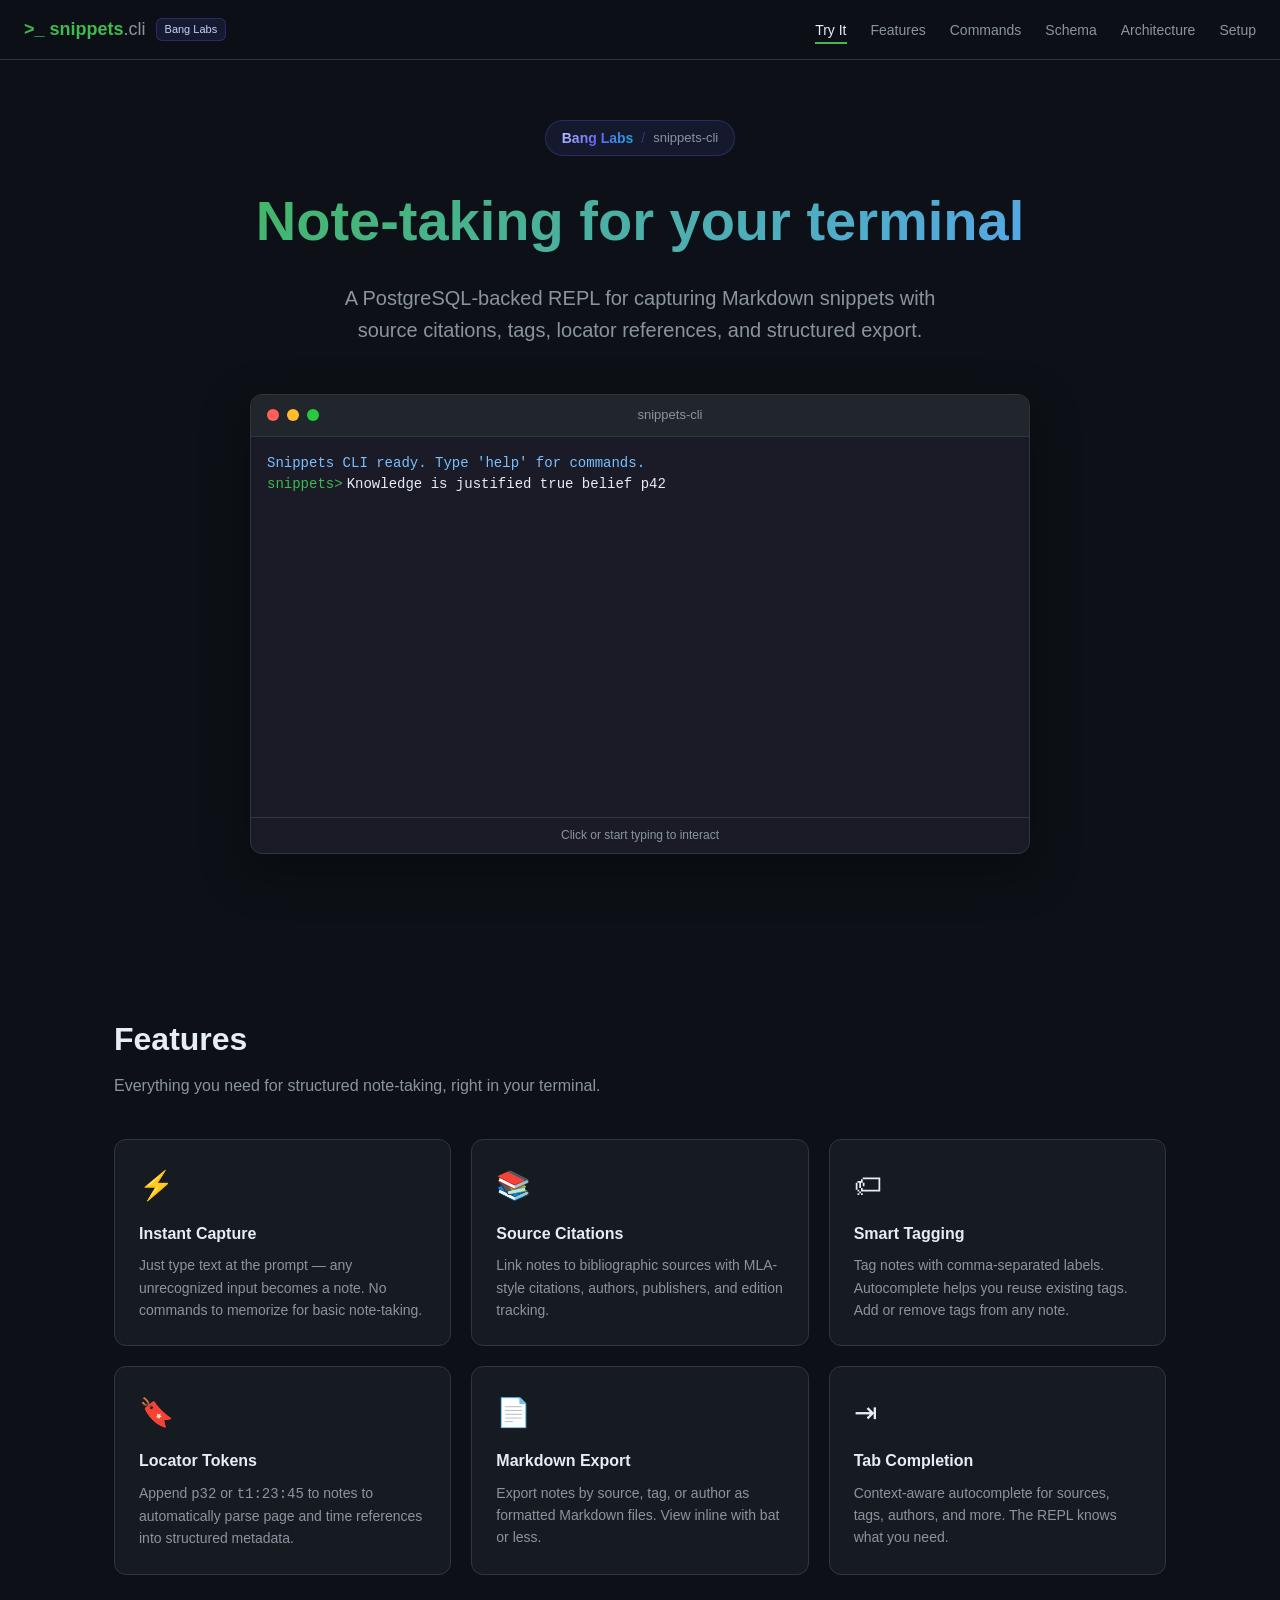
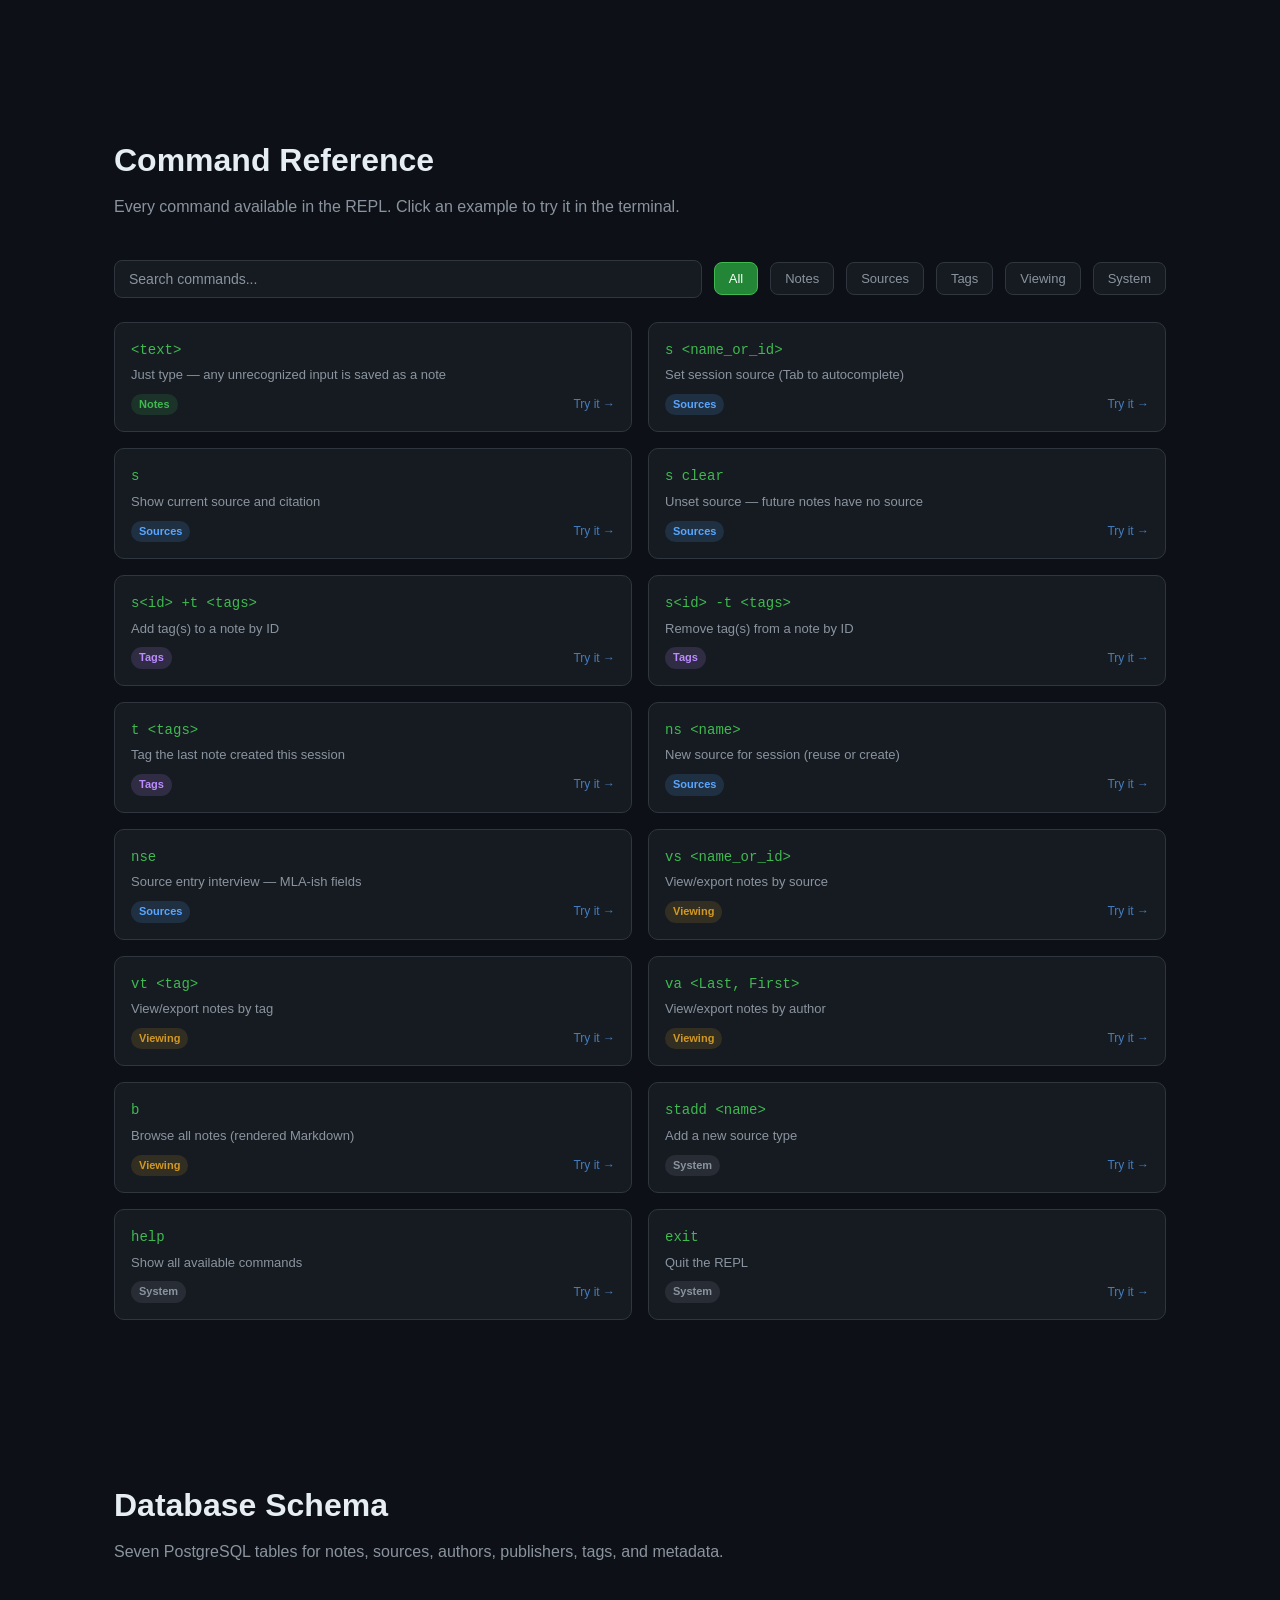
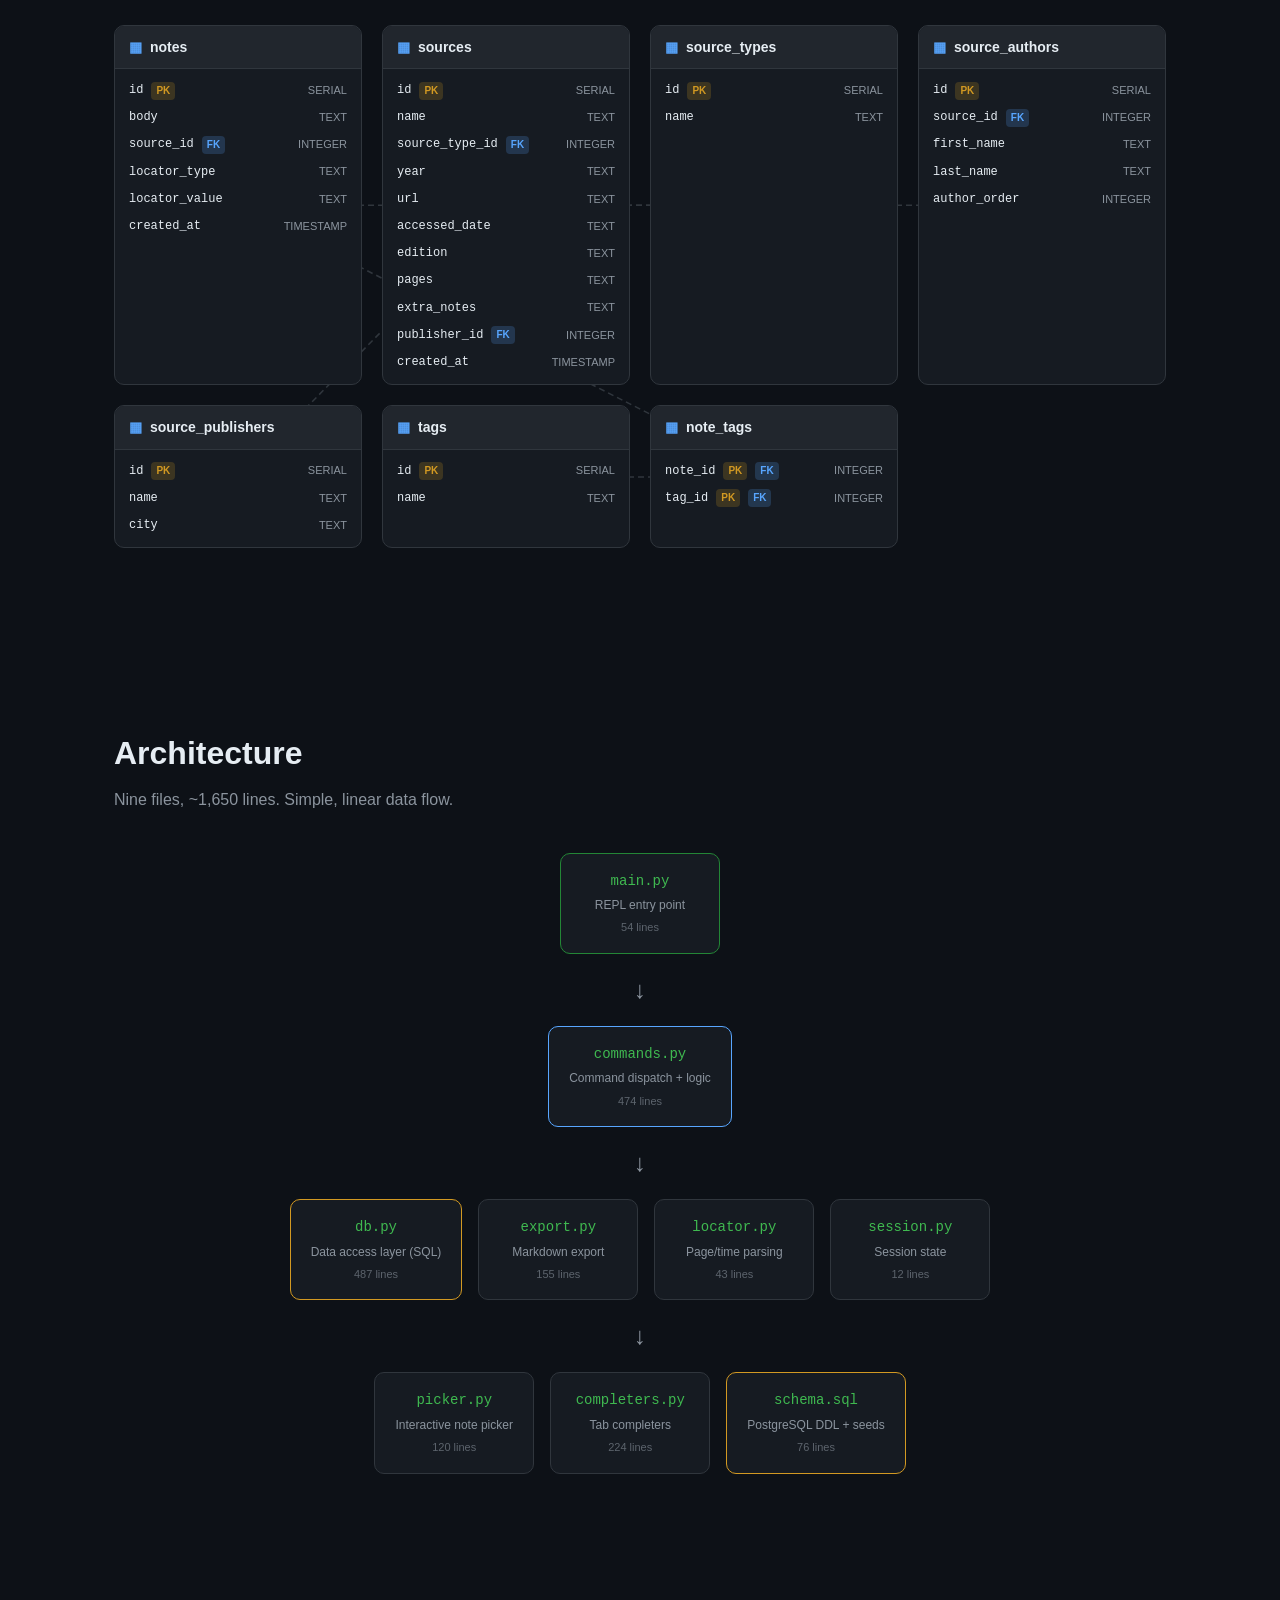
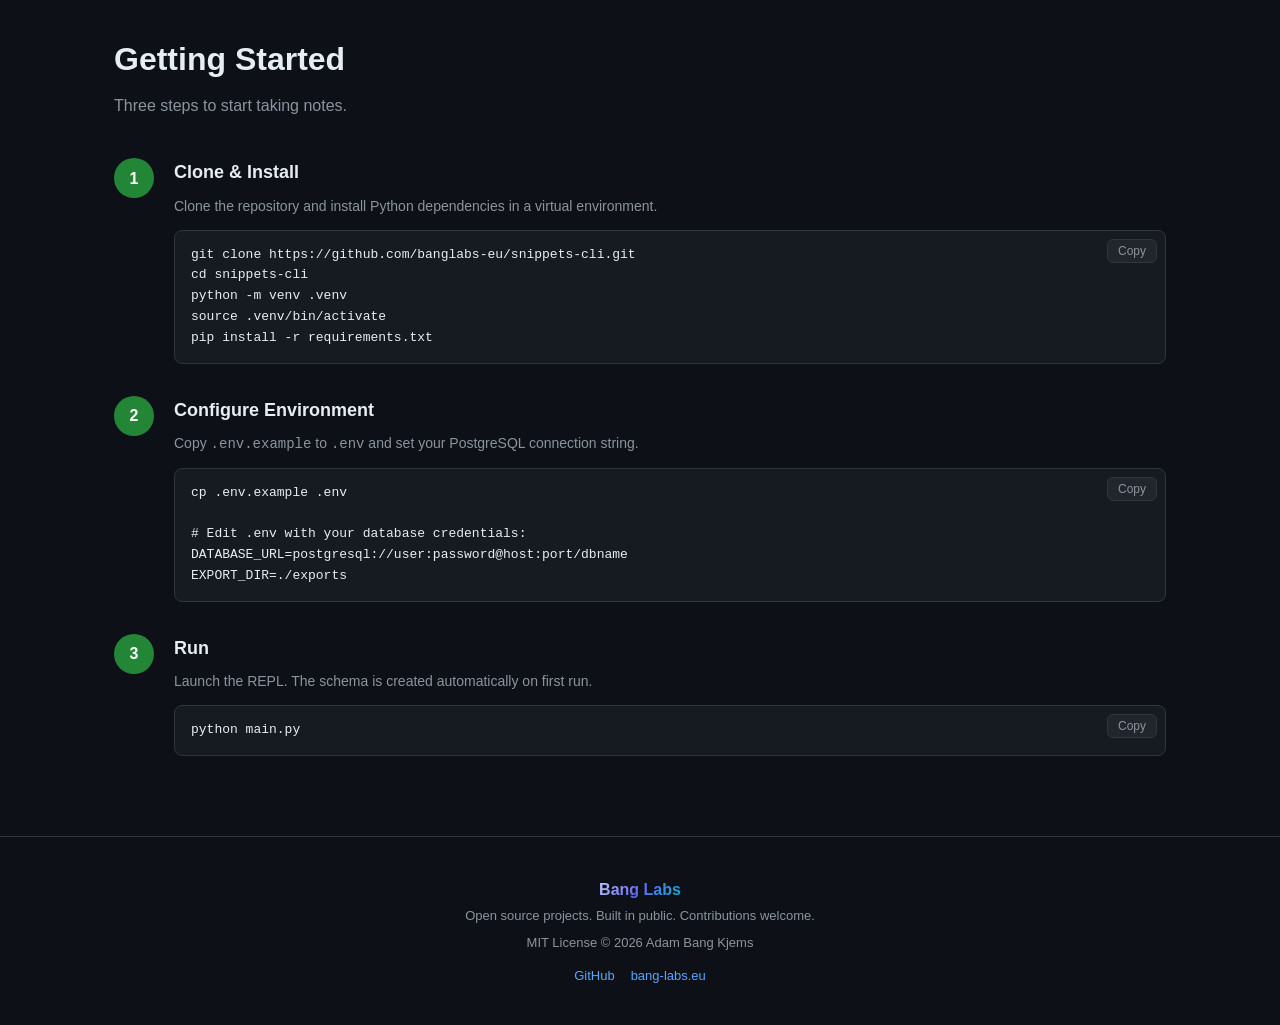
==== docs/index.html @ 89354515 "Add Bang Labs branding to documentation site Add org badge in hero linking to bang-labs.eu, nav pill" ====
<!DOCTYPE html>
<html lang="en">
<head>
<meta charset="UTF-8">
<meta name="viewport" content="width=device-width, initial-scale=1.0">
<title>Snippets CLI — Note-taking for your terminal</title>
<style>
/* ─── Reset & Base ─── */
*, *::before, *::after { box-sizing: border-box; margin: 0; padding: 0; }
html { scroll-behavior: smooth; scroll-padding-top: 70px; }
body {
  font-family: -apple-system, BlinkMacSystemFont, 'Segoe UI', Roboto, sans-serif;
  background: #0d1117;
  color: #e6edf3;
  line-height: 1.6;
  overflow-x: hidden;
}
::-webkit-scrollbar { width: 8px; }
::-webkit-scrollbar-track { background: #161b22; }
::-webkit-scrollbar-thumb { background: #30363d; border-radius: 4px; }

/* ─── Monospace family ─── */
.mono, code, pre, .terminal-body, .terminal-input {
  font-family: 'SF Mono', 'Cascadia Code', 'Fira Code', 'JetBrains Mono', 'Consolas', monospace;
}

/* ─── Colors ─── */
:root {
  --bg: #0d1117;
  --bg-secondary: #161b22;
  --bg-tertiary: #21262d;
  --border: #30363d;
  --text: #e6edf3;
  --text-muted: #8b949e;
  --green: #3fb950;
  --green-dim: #238636;
  --blue: #58a6ff;
  --orange: #d29922;
  --purple: #bc8cff;
  --red: #f85149;
  --cyan: #79c0ff;
}

/* ─── Navigation ─── */
nav {
  position: fixed; top: 0; left: 0; right: 0;
  z-index: 1000;
  background: rgba(13, 17, 23, 0.95);
  backdrop-filter: blur(10px);
  border-bottom: 1px solid var(--border);
  padding: 0 24px;
  height: 60px;
  display: flex;
  align-items: center;
  justify-content: space-between;
}
.nav-brand {
  font-weight: 700;
  font-size: 18px;
  color: var(--green);
  text-decoration: none;
  display: flex;
  align-items: center;
  gap: 10px;
}
.nav-brand span { color: var(--text-muted); font-weight: 400; }
.nav-org {
  font-size: 11px;
  font-weight: 500;
  color: #c7d2fe;
  background: rgba(99, 102, 241, 0.12);
  border: 1px solid rgba(99, 102, 241, 0.25);
  border-radius: 6px;
  padding: 2px 8px;
  text-decoration: none;
  transition: background 0.2s, border-color 0.2s;
}
.nav-org:hover {
  background: rgba(99, 102, 241, 0.2);
  border-color: rgba(99, 102, 241, 0.5);
}
.nav-links { display: flex; gap: 24px; list-style: none; }
.nav-links a {
  color: var(--text-muted);
  text-decoration: none;
  font-size: 14px;
  padding: 4px 0;
  border-bottom: 2px solid transparent;
  transition: color 0.2s, border-color 0.2s;
}
.nav-links a:hover, .nav-links a.active {
  color: var(--text);
  border-bottom-color: var(--green);
}
.hamburger {
  display: none;
  background: none;
  border: none;
  color: var(--text);
  font-size: 24px;
  cursor: pointer;
  padding: 4px;
}
@media (max-width: 768px) {
  .hamburger { display: block; }
  .nav-links {
    display: none;
    position: absolute;
    top: 60px; left: 0; right: 0;
    background: var(--bg-secondary);
    border-bottom: 1px solid var(--border);
    flex-direction: column;
    padding: 16px 24px;
    gap: 12px;
  }
  .nav-links.open { display: flex; }
}

/* ─── Sections ─── */
section {
  max-width: 1100px;
  margin: 0 auto;
  padding: 80px 24px;
}
.section-title {
  font-size: 32px;
  font-weight: 700;
  margin-bottom: 8px;
}
.section-subtitle {
  color: var(--text-muted);
  font-size: 16px;
  margin-bottom: 40px;
}

/* ─── Fade-in animation ─── */
.fade-in {
  opacity: 0;
  transform: translateY(20px);
  transition: opacity 0.6s ease-out, transform 0.6s ease-out;
}
.fade-in.visible {
  opacity: 1;
  transform: translateY(0);
}

/* ─── Hero ─── */
#hero {
  padding-top: 120px;
  text-align: center;
}
.hero-title {
  font-size: clamp(36px, 6vw, 56px);
  font-weight: 800;
  margin-bottom: 16px;
  background: linear-gradient(135deg, var(--green), var(--blue));
  -webkit-background-clip: text;
  -webkit-text-fill-color: transparent;
  background-clip: text;
}
.hero-subtitle {
  font-size: clamp(16px, 2.5vw, 20px);
  color: var(--text-muted);
  max-width: 600px;
  margin: 0 auto 48px;
}

/* ─── Terminal ─── */
.terminal {
  max-width: 780px;
  margin: 0 auto;
  background: #1a1b26;
  border-radius: 12px;
  border: 1px solid var(--border);
  overflow: hidden;
  text-align: left;
  box-shadow: 0 16px 48px rgba(0, 0, 0, 0.4);
}
.terminal-titlebar {
  background: var(--bg-tertiary);
  padding: 10px 16px;
  display: flex;
  align-items: center;
  gap: 8px;
  border-bottom: 1px solid var(--border);
}
.terminal-dot {
  width: 12px; height: 12px;
  border-radius: 50%;
}
.terminal-dot.red { background: #ff5f56; }
.terminal-dot.yellow { background: #ffbd2e; }
.terminal-dot.green { background: #27c93f; }
.terminal-titlebar-text {
  flex: 1;
  text-align: center;
  font-size: 13px;
  color: var(--text-muted);
}
.terminal-body {
  padding: 16px;
  min-height: 380px;
  max-height: 480px;
  overflow-y: auto;
  font-size: 14px;
  line-height: 1.5;
}
.terminal-body::-webkit-scrollbar { width: 6px; }
.terminal-body::-webkit-scrollbar-thumb { background: #30363d; border-radius: 3px; }
.terminal-line { white-space: pre-wrap; word-break: break-word; }
.terminal-line.output { color: var(--text-muted); }
.terminal-line.success { color: var(--green); }
.terminal-line.info { color: var(--cyan); }
.terminal-line.error { color: var(--red); }
.terminal-line.accent { color: var(--orange); }
.terminal-line.dim { color: #484f58; }
.terminal-input-line {
  display: flex;
  align-items: center;
}
.terminal-prompt {
  color: var(--green);
  white-space: nowrap;
  margin-right: 4px;
}
.terminal-input {
  flex: 1;
  background: none;
  border: none;
  color: var(--text);
  font-size: 14px;
  outline: none;
  caret-color: var(--green);
  font-family: inherit;
}
.terminal-cursor {
  display: inline-block;
  width: 8px;
  height: 16px;
  background: var(--green);
  animation: blink 1s step-end infinite;
  vertical-align: text-bottom;
}
@keyframes blink {
  50% { opacity: 0; }
}
.terminal-click-hint {
  text-align: center;
  padding: 8px;
  font-size: 12px;
  color: var(--text-muted);
  border-top: 1px solid var(--border);
}

/* ─── Features ─── */
.features-grid {
  display: grid;
  grid-template-columns: repeat(3, 1fr);
  gap: 20px;
}
@media (max-width: 768px) {
  .features-grid { grid-template-columns: repeat(2, 1fr); }
}
@media (max-width: 480px) {
  .features-grid { grid-template-columns: 1fr; }
}
.feature-card {
  background: var(--bg-secondary);
  border: 1px solid var(--border);
  border-radius: 12px;
  padding: 24px;
  transition: transform 0.2s, border-color 0.2s;
}
.feature-card:hover {
  transform: translateY(-4px);
  border-color: var(--green-dim);
}
.feature-icon {
  font-size: 28px;
  margin-bottom: 12px;
  display: block;
}
.feature-card h3 {
  font-size: 16px;
  margin-bottom: 8px;
}
.feature-card p {
  font-size: 14px;
  color: var(--text-muted);
}

/* ─── Commands ─── */
.commands-toolbar {
  display: flex;
  gap: 12px;
  margin-bottom: 24px;
  flex-wrap: wrap;
  align-items: center;
}
.commands-search {
  flex: 1;
  min-width: 200px;
  background: var(--bg-secondary);
  border: 1px solid var(--border);
  border-radius: 8px;
  padding: 10px 14px;
  color: var(--text);
  font-size: 14px;
  outline: none;
  transition: border-color 0.2s;
}
.commands-search:focus { border-color: var(--green); }
.commands-search::placeholder { color: var(--text-muted); }
.filter-btn {
  background: var(--bg-secondary);
  border: 1px solid var(--border);
  border-radius: 8px;
  padding: 8px 14px;
  color: var(--text-muted);
  font-size: 13px;
  cursor: pointer;
  transition: all 0.2s;
}
.filter-btn:hover { border-color: var(--text-muted); color: var(--text); }
.filter-btn.active {
  background: var(--green-dim);
  border-color: var(--green);
  color: #fff;
}
.commands-grid {
  display: grid;
  grid-template-columns: repeat(2, 1fr);
  gap: 16px;
}
@media (max-width: 768px) {
  .commands-grid { grid-template-columns: 1fr; }
}
.command-card {
  background: var(--bg-secondary);
  border: 1px solid var(--border);
  border-radius: 10px;
  padding: 16px;
  transition: border-color 0.2s;
}
.command-card:hover { border-color: var(--green-dim); }
.command-card.hidden { display: none; }
.command-syntax {
  font-family: 'SF Mono', 'Cascadia Code', 'Fira Code', monospace;
  font-size: 14px;
  color: var(--green);
  margin-bottom: 4px;
}
.command-desc {
  font-size: 13px;
  color: var(--text-muted);
  margin-bottom: 8px;
}
.command-meta {
  display: flex;
  align-items: center;
  justify-content: space-between;
  gap: 8px;
}
.command-badge {
  font-size: 11px;
  padding: 2px 8px;
  border-radius: 12px;
  font-weight: 600;
}
.badge-notes { background: rgba(63, 185, 80, 0.15); color: var(--green); }
.badge-sources { background: rgba(88, 166, 255, 0.15); color: var(--blue); }
.badge-tags { background: rgba(188, 140, 255, 0.15); color: var(--purple); }
.badge-viewing { background: rgba(210, 153, 34, 0.15); color: var(--orange); }
.badge-system { background: rgba(139, 148, 158, 0.15); color: var(--text-muted); }
.command-try {
  font-size: 12px;
  color: var(--blue);
  cursor: pointer;
  text-decoration: none;
  opacity: 0.7;
  transition: opacity 0.2s;
}
.command-try:hover { opacity: 1; text-decoration: underline; }

/* ─── Schema ─── */
.schema-container {
  position: relative;
  padding: 20px 0;
}
.schema-grid {
  display: grid;
  grid-template-columns: repeat(auto-fit, minmax(220px, 1fr));
  gap: 20px;
  position: relative;
  z-index: 1;
}
.table-card {
  background: var(--bg-secondary);
  border: 1px solid var(--border);
  border-radius: 10px;
  overflow: hidden;
}
.table-card-header {
  background: var(--bg-tertiary);
  padding: 10px 14px;
  font-weight: 700;
  font-size: 14px;
  border-bottom: 1px solid var(--border);
  display: flex;
  align-items: center;
  gap: 8px;
}
.table-card-header .table-icon { color: var(--blue); }
.table-card-fields { padding: 8px 0; }
.table-field {
  padding: 4px 14px;
  font-size: 13px;
  display: flex;
  align-items: center;
  gap: 8px;
}
.table-field code {
  font-size: 12px;
  color: var(--text);
}
.field-badge {
  font-size: 10px;
  padding: 1px 5px;
  border-radius: 4px;
  font-weight: 700;
}
.field-pk { background: rgba(210, 153, 34, 0.2); color: var(--orange); }
.field-fk { background: rgba(88, 166, 255, 0.2); color: var(--blue); }
.field-type {
  color: var(--text-muted);
  font-size: 11px;
  margin-left: auto;
}
.schema-svg {
  position: absolute;
  top: 0; left: 0;
  width: 100%; height: 100%;
  z-index: 0;
  pointer-events: none;
}
.schema-svg line {
  stroke: var(--border);
  stroke-width: 1.5;
  stroke-dasharray: 6, 4;
}

/* ─── Architecture ─── */
.arch-flow {
  display: flex;
  flex-direction: column;
  gap: 24px;
}
.arch-row {
  display: flex;
  justify-content: center;
  gap: 16px;
  flex-wrap: wrap;
}
.arch-card {
  background: var(--bg-secondary);
  border: 1px solid var(--border);
  border-radius: 10px;
  padding: 16px 20px;
  min-width: 160px;
  text-align: center;
  transition: transform 0.2s, border-color 0.2s;
}
.arch-card:hover {
  transform: translateY(-3px);
  border-color: var(--green-dim);
}
.arch-card .filename {
  font-family: 'SF Mono', 'Cascadia Code', monospace;
  font-size: 14px;
  color: var(--green);
  margin-bottom: 4px;
}
.arch-card .filedesc {
  font-size: 12px;
  color: var(--text-muted);
}
.arch-card .lines {
  font-size: 11px;
  color: var(--text-muted);
  opacity: 0.6;
  margin-top: 4px;
}
.arch-arrow {
  text-align: center;
  color: var(--text-muted);
  font-size: 24px;
  line-height: 1;
}
.arch-card.entry { border-color: var(--green-dim); }
.arch-card.core { border-color: var(--blue); border-opacity: 0.4; }
.arch-card.data { border-color: var(--orange); border-opacity: 0.4; }

/* ─── Setup ─── */
.setup-steps {
  display: flex;
  flex-direction: column;
  gap: 32px;
}
.setup-step {
  display: flex;
  gap: 20px;
  align-items: flex-start;
}
.step-number {
  width: 40px; height: 40px;
  min-width: 40px;
  background: var(--green-dim);
  border-radius: 50%;
  display: flex;
  align-items: center;
  justify-content: center;
  font-weight: 700;
  font-size: 16px;
  color: #fff;
}
.step-content { flex: 1; }
.step-content h3 {
  font-size: 18px;
  margin-bottom: 8px;
}
.step-content p {
  color: var(--text-muted);
  font-size: 14px;
  margin-bottom: 12px;
}
.code-block {
  position: relative;
  background: var(--bg-secondary);
  border: 1px solid var(--border);
  border-radius: 8px;
  overflow: hidden;
}
.code-block pre {
  padding: 14px 16px;
  font-size: 13px;
  overflow-x: auto;
  line-height: 1.6;
}
.code-block .copy-btn {
  position: absolute;
  top: 8px; right: 8px;
  background: var(--bg-tertiary);
  border: 1px solid var(--border);
  border-radius: 6px;
  color: var(--text-muted);
  font-size: 12px;
  padding: 4px 10px;
  cursor: pointer;
  transition: all 0.2s;
}
.code-block .copy-btn:hover {
  color: var(--text);
  border-color: var(--text-muted);
}

/* ─── Bang Labs badge ─── */
.hero-org-badge {
  display: inline-flex;
  align-items: center;
  gap: 8px;
  margin-bottom: 20px;
  padding: 6px 16px;
  border-radius: 20px;
  background: rgba(99, 102, 241, 0.1);
  border: 1px solid rgba(99, 102, 241, 0.25);
  text-decoration: none;
  transition: background 0.2s, border-color 0.2s;
}
.hero-org-badge:hover {
  background: rgba(99, 102, 241, 0.18);
  border-color: rgba(99, 102, 241, 0.5);
}
.hero-org-badge .org-name {
  font-size: 14px;
  font-weight: 600;
  background: linear-gradient(135deg, #c7d2fe, #6366f1, #06b6d4);
  -webkit-background-clip: text;
  -webkit-text-fill-color: transparent;
  background-clip: text;
}
.hero-org-badge .org-sep {
  color: rgba(99, 102, 241, 0.4);
  font-size: 14px;
}
.hero-org-badge .org-project {
  font-size: 13px;
  color: var(--text-muted);
}

/* ─── Footer ─── */
footer {
  border-top: 1px solid var(--border);
  padding: 40px 24px;
  text-align: center;
  color: var(--text-muted);
  font-size: 13px;
}
footer a {
  color: var(--blue);
  text-decoration: none;
}
footer a:hover { text-decoration: underline; }
.footer-brand {
  font-size: 16px;
  font-weight: 600;
  margin-bottom: 4px;
  background: linear-gradient(135deg, #c7d2fe, #6366f1, #06b6d4);
  -webkit-background-clip: text;
  -webkit-text-fill-color: transparent;
  background-clip: text;
  display: inline-block;
}
.footer-links {
  display: flex;
  justify-content: center;
  gap: 16px;
  margin-top: 12px;
}
</style>
</head>
<body>

<!-- ─── Navigation ─── -->
<nav>
  <div class="nav-brand"><a href="#hero" style="color:inherit;text-decoration:none">&gt;_ snippets<span>.cli</span></a> <a href="https://bang-labs.eu" class="nav-org" target="_blank" rel="noopener">Bang Labs</a></div>
  <button class="hamburger" aria-label="Menu">&#9776;</button>
  <ul class="nav-links">
    <li><a href="#hero">Try It</a></li>
    <li><a href="#features">Features</a></li>
    <li><a href="#commands">Commands</a></li>
    <li><a href="#schema">Schema</a></li>
    <li><a href="#architecture">Architecture</a></li>
    <li><a href="#setup">Setup</a></li>
  </ul>
</nav>

<!-- ─── Hero + Terminal ─── -->
<section id="hero">
  <div class="fade-in">
    <a href="https://bang-labs.eu" class="hero-org-badge" target="_blank" rel="noopener">
      <span class="org-name">Bang Labs</span>
      <span class="org-sep">/</span>
      <span class="org-project">snippets-cli</span>
    </a>
    <h1 class="hero-title">Note-taking for your terminal</h1>
    <p class="hero-subtitle">A PostgreSQL-backed REPL for capturing Markdown snippets with source citations, tags, locator references, and structured export.</p>
  </div>

  <div class="terminal fade-in" id="terminal">
    <div class="terminal-titlebar">
      <span class="terminal-dot red"></span>
      <span class="terminal-dot yellow"></span>
      <span class="terminal-dot green"></span>
      <span class="terminal-titlebar-text">snippets-cli</span>
    </div>
    <div class="terminal-body" id="terminal-body">
      <div class="terminal-line info">Snippets CLI ready. Type 'help' for commands.</div>
      <div class="terminal-line dim"></div>
    </div>
    <div class="terminal-click-hint" id="terminal-hint">Click or start typing to interact</div>
  </div>
</section>

<!-- ─── Features ─── -->
<section id="features">
  <h2 class="section-title fade-in">Features</h2>
  <p class="section-subtitle fade-in">Everything you need for structured note-taking, right in your terminal.</p>
  <div class="features-grid">
    <div class="feature-card fade-in">
      <span class="feature-icon">&#9889;</span>
      <h3>Instant Capture</h3>
      <p>Just type text at the prompt &mdash; any unrecognized input becomes a note. No commands to memorize for basic note-taking.</p>
    </div>
    <div class="feature-card fade-in">
      <span class="feature-icon">&#128218;</span>
      <h3>Source Citations</h3>
      <p>Link notes to bibliographic sources with MLA-style citations, authors, publishers, and edition tracking.</p>
    </div>
    <div class="feature-card fade-in">
      <span class="feature-icon">&#127991;</span>
      <h3>Smart Tagging</h3>
      <p>Tag notes with comma-separated labels. Autocomplete helps you reuse existing tags. Add or remove tags from any note.</p>
    </div>
    <div class="feature-card fade-in">
      <span class="feature-icon">&#128278;</span>
      <h3>Locator Tokens</h3>
      <p>Append <code>p32</code> or <code>t1:23:45</code> to notes to automatically parse page and time references into structured metadata.</p>
    </div>
    <div class="feature-card fade-in">
      <span class="feature-icon">&#128196;</span>
      <h3>Markdown Export</h3>
      <p>Export notes by source, tag, or author as formatted Markdown files. View inline with bat or less.</p>
    </div>
    <div class="feature-card fade-in">
      <span class="feature-icon">&#8677;</span>
      <h3>Tab Completion</h3>
      <p>Context-aware autocomplete for sources, tags, authors, and more. The REPL knows what you need.</p>
    </div>
  </div>
</section>

<!-- ─── Commands ─── -->
<section id="commands">
  <h2 class="section-title fade-in">Command Reference</h2>
  <p class="section-subtitle fade-in">Every command available in the REPL. Click an example to try it in the terminal.</p>

  <div class="commands-toolbar fade-in">
    <input type="text" class="commands-search" id="commands-search" placeholder="Search commands...">
    <button class="filter-btn active" data-filter="all">All</button>
    <button class="filter-btn" data-filter="notes">Notes</button>
    <button class="filter-btn" data-filter="sources">Sources</button>
    <button class="filter-btn" data-filter="tags">Tags</button>
    <button class="filter-btn" data-filter="viewing">Viewing</button>
    <button class="filter-btn" data-filter="system">System</button>
  </div>

  <div class="commands-grid" id="commands-grid">
    <!-- Populated by JS -->
  </div>
</section>

<!-- ─── Schema ─── -->
<section id="schema">
  <h2 class="section-title fade-in">Database Schema</h2>
  <p class="section-subtitle fade-in">Seven PostgreSQL tables for notes, sources, authors, publishers, tags, and metadata.</p>
  <div class="schema-container fade-in" id="schema-container">
    <svg class="schema-svg" id="schema-svg"></svg>
    <div class="schema-grid" id="schema-grid">
      <!-- Populated by JS -->
    </div>
  </div>
</section>

<!-- ─── Architecture ─── -->
<section id="architecture">
  <h2 class="section-title fade-in">Architecture</h2>
  <p class="section-subtitle fade-in">Nine files, ~1,650 lines. Simple, linear data flow.</p>
  <div class="arch-flow fade-in">
    <div class="arch-row">
      <div class="arch-card entry">
        <div class="filename">main.py</div>
        <div class="filedesc">REPL entry point</div>
        <div class="lines">54 lines</div>
      </div>
    </div>
    <div class="arch-arrow">&darr;</div>
    <div class="arch-row">
      <div class="arch-card core">
        <div class="filename">commands.py</div>
        <div class="filedesc">Command dispatch + logic</div>
        <div class="lines">474 lines</div>
      </div>
    </div>
    <div class="arch-arrow">&darr;</div>
    <div class="arch-row">
      <div class="arch-card data">
        <div class="filename">db.py</div>
        <div class="filedesc">Data access layer (SQL)</div>
        <div class="lines">487 lines</div>
      </div>
      <div class="arch-card">
        <div class="filename">export.py</div>
        <div class="filedesc">Markdown export</div>
        <div class="lines">155 lines</div>
      </div>
      <div class="arch-card">
        <div class="filename">locator.py</div>
        <div class="filedesc">Page/time parsing</div>
        <div class="lines">43 lines</div>
      </div>
      <div class="arch-card">
        <div class="filename">session.py</div>
        <div class="filedesc">Session state</div>
        <div class="lines">12 lines</div>
      </div>
    </div>
    <div class="arch-arrow">&darr;</div>
    <div class="arch-row">
      <div class="arch-card">
        <div class="filename">picker.py</div>
        <div class="filedesc">Interactive note picker</div>
        <div class="lines">120 lines</div>
      </div>
      <div class="arch-card">
        <div class="filename">completers.py</div>
        <div class="filedesc">Tab completers</div>
        <div class="lines">224 lines</div>
      </div>
      <div class="arch-card data">
        <div class="filename">schema.sql</div>
        <div class="filedesc">PostgreSQL DDL + seeds</div>
        <div class="lines">76 lines</div>
      </div>
    </div>
  </div>
</section>

<!-- ─── Setup ─── -->
<section id="setup">
  <h2 class="section-title fade-in">Getting Started</h2>
  <p class="section-subtitle fade-in">Three steps to start taking notes.</p>
  <div class="setup-steps fade-in">

    <div class="setup-step">
      <div class="step-number">1</div>
      <div class="step-content">
        <h3>Clone &amp; Install</h3>
        <p>Clone the repository and install Python dependencies in a virtual environment.</p>
        <div class="code-block">
          <button class="copy-btn" data-copy="clone-install">Copy</button>
          <pre id="clone-install">git clone https://github.com/banglabs-eu/snippets-cli.git
cd snippets-cli
python -m venv .venv
source .venv/bin/activate
pip install -r requirements.txt</pre>
        </div>
      </div>
    </div>

    <div class="setup-step">
      <div class="step-number">2</div>
      <div class="step-content">
        <h3>Configure Environment</h3>
        <p>Copy <code>.env.example</code> to <code>.env</code> and set your PostgreSQL connection string.</p>
        <div class="code-block">
          <button class="copy-btn" data-copy="env-config">Copy</button>
          <pre id="env-config">cp .env.example .env

# Edit .env with your database credentials:
DATABASE_URL=postgresql://user:password@host:port/dbname
EXPORT_DIR=./exports</pre>
        </div>
      </div>
    </div>

    <div class="setup-step">
      <div class="step-number">3</div>
      <div class="step-content">
        <h3>Run</h3>
        <p>Launch the REPL. The schema is created automatically on first run.</p>
        <div class="code-block">
          <button class="copy-btn" data-copy="run-cmd">Copy</button>
          <pre id="run-cmd">python main.py</pre>
        </div>
      </div>
    </div>

  </div>
</section>

<!-- ─── Footer ─── -->
<footer>
  <a href="https://bang-labs.eu" class="footer-brand" target="_blank" rel="noopener">Bang Labs</a>
  <p>Open source projects. Built in public. Contributions welcome.</p>
  <p style="margin-top: 6px;">MIT License &copy; 2026 Adam Bang Kjems</p>
  <div class="footer-links">
    <a href="https://github.com/banglabs-eu/snippets-cli">GitHub</a>
    <a href="https://bang-labs.eu" target="_blank" rel="noopener">bang-labs.eu</a>
  </div>
</footer>

<!-- ─── JavaScript ─── -->
<script>
(function() {
'use strict';

/* ═══════════════════════════════════════════
   COMMANDS DATA
   ═══════════════════════════════════════════ */
const COMMANDS = [
  { syntax: '<text>', desc: 'Just type — any unrecognized input is saved as a note', category: 'notes', example: 'Knowledge is justified true belief p42' },
  { syntax: 's <name_or_id>', desc: 'Set session source (Tab to autocomplete)', category: 'sources', example: 's The Republic' },
  { syntax: 's', desc: 'Show current source and citation', category: 'sources', example: 's' },
  { syntax: 's clear', desc: 'Unset source — future notes have no source', category: 'sources', example: 's clear' },
  { syntax: 's<id> +t <tags>', desc: 'Add tag(s) to a note by ID', category: 'tags', example: 's1 +t ancient, plato' },
  { syntax: 's<id> -t <tags>', desc: 'Remove tag(s) from a note by ID', category: 'tags', example: 's2 -t cheese' },
  { syntax: 't <tags>', desc: 'Tag the last note created this session', category: 'tags', example: 't philosophy, epistemology' },
  { syntax: 'ns <name>', desc: 'New source for session (reuse or create)', category: 'sources', example: 'ns The Republic' },
  { syntax: 'nse', desc: 'Source entry interview — MLA-ish fields', category: 'sources', example: 'nse' },
  { syntax: 'vs <name_or_id>', desc: 'View/export notes by source', category: 'viewing', example: 'vs The Republic' },
  { syntax: 'vt <tag>', desc: 'View/export notes by tag', category: 'viewing', example: 'vt philosophy' },
  { syntax: 'va <Last, First>', desc: 'View/export notes by author', category: 'viewing', example: 'va Plato' },
  { syntax: 'b', desc: 'Browse all notes (rendered Markdown)', category: 'viewing', example: 'b' },
  { syntax: 'stadd <name>', desc: 'Add a new source type', category: 'system', example: 'stadd Podcast' },
  { syntax: 'help', desc: 'Show all available commands', category: 'system', example: 'help' },
  { syntax: 'exit', desc: 'Quit the REPL', category: 'system', example: 'exit' },
];

const CATEGORY_LABELS = {
  notes: 'Notes', sources: 'Sources', tags: 'Tags', viewing: 'Viewing', system: 'System'
};
const CATEGORY_BADGE = {
  notes: 'badge-notes', sources: 'badge-sources', tags: 'badge-tags', viewing: 'badge-viewing', system: 'badge-system'
};

/* ═══════════════════════════════════════════
   SCHEMA DATA
   ═══════════════════════════════════════════ */
const SCHEMA_TABLES = [
  {
    name: 'notes', fields: [
      { name: 'id', type: 'SERIAL', pk: true },
      { name: 'body', type: 'TEXT' },
      { name: 'source_id', type: 'INTEGER', fk: 'sources' },
      { name: 'locator_type', type: 'TEXT' },
      { name: 'locator_value', type: 'TEXT' },
      { name: 'created_at', type: 'TIMESTAMP' },
    ]
  },
  {
    name: 'sources', fields: [
      { name: 'id', type: 'SERIAL', pk: true },
      { name: 'name', type: 'TEXT' },
      { name: 'source_type_id', type: 'INTEGER', fk: 'source_types' },
      { name: 'year', type: 'TEXT' },
      { name: 'url', type: 'TEXT' },
      { name: 'accessed_date', type: 'TEXT' },
      { name: 'edition', type: 'TEXT' },
      { name: 'pages', type: 'TEXT' },
      { name: 'extra_notes', type: 'TEXT' },
      { name: 'publisher_id', type: 'INTEGER', fk: 'source_publishers' },
      { name: 'created_at', type: 'TIMESTAMP' },
    ]
  },
  {
    name: 'source_types', fields: [
      { name: 'id', type: 'SERIAL', pk: true },
      { name: 'name', type: 'TEXT' },
    ]
  },
  {
    name: 'source_authors', fields: [
      { name: 'id', type: 'SERIAL', pk: true },
      { name: 'source_id', type: 'INTEGER', fk: 'sources' },
      { name: 'first_name', type: 'TEXT' },
      { name: 'last_name', type: 'TEXT' },
      { name: 'author_order', type: 'INTEGER' },
    ]
  },
  {
    name: 'source_publishers', fields: [
      { name: 'id', type: 'SERIAL', pk: true },
      { name: 'name', type: 'TEXT' },
      { name: 'city', type: 'TEXT' },
    ]
  },
  {
    name: 'tags', fields: [
      { name: 'id', type: 'SERIAL', pk: true },
      { name: 'name', type: 'TEXT' },
    ]
  },
  {
    name: 'note_tags', fields: [
      { name: 'note_id', type: 'INTEGER', fk: 'notes', pk: true },
      { name: 'tag_id', type: 'INTEGER', fk: 'tags', pk: true },
    ]
  },
];

/* ═══════════════════════════════════════════
   TERMINAL SIMULATOR
   ═══════════════════════════════════════════ */
class TerminalSimulator {
  constructor(bodyEl, hintEl) {
    this.body = bodyEl;
    this.hint = hintEl;
    this.history = [];
    this.historyIndex = -1;
    this.notes = [];
    this.sources = [];
    this.sourceTypes = [
      { id: 1, name: 'Book' },
      { id: 2, name: 'Article' },
      { id: 3, name: 'Magazine' },
      { id: 4, name: 'YouTube Video' },
      { id: 5, name: 'Other' },
    ];
    this.publishers = [];
    this.tags = [];
    this.noteTags = {};
    this.authors = [];
    this.currentSourceId = null;
    this.sessionNoteIds = [];
    this.lastNoteId = null;
    this.nextNoteId = 1;
    this.nextSourceId = 1;
    this.nextTagId = 1;
    this.nextPublisherId = 1;
    this.nextAuthorId = 1;

    // nse interview state machine
    this.interviewMode = null; // null or { step, data }

    // Demo state
    this.demoRunning = false;
    this.demoStopped = false;
    this.inputEl = null;

    this._createInputLine();
  }

  get promptText() {
    if (this.interviewMode) return '';
    if (this.currentSourceId) {
      const src = this.sources.find(s => s.id === this.currentSourceId);
      return `snippets [${src ? src.name : '?'}]> `;
    }
    return 'snippets> ';
  }

  _createInputLine() {
    // Remove existing input line
    const existing = this.body.querySelector('.terminal-input-line');
    if (existing) existing.remove();

    const line = document.createElement('div');
    line.className = 'terminal-input-line';

    const prompt = document.createElement('span');
    prompt.className = 'terminal-prompt mono';
    prompt.textContent = this.promptText;
    line.appendChild(prompt);

    const input = document.createElement('input');
    input.type = 'text';
    input.className = 'terminal-input mono';
    input.spellcheck = false;
    input.autocomplete = 'off';
    line.appendChild(input);

    this.body.appendChild(line);
    this.inputEl = input;

    input.addEventListener('keydown', (e) => this._onKey(e));
  }

  _scrollToBottom() {
    this.body.scrollTop = this.body.scrollHeight;
  }

  _addLine(text, cls = '') {
    const div = document.createElement('div');
    div.className = 'terminal-line' + (cls ? ' ' + cls : '');
    div.textContent = text;
    // Insert before input line
    const inputLine = this.body.querySelector('.terminal-input-line');
    this.body.insertBefore(div, inputLine);
    this._scrollToBottom();
  }

  _addLines(lines, cls = '') {
    lines.forEach(l => this._addLine(l, cls));
  }

  _onKey(e) {
    if (e.key === 'Enter') {
      const val = this.inputEl.value;
      this._submitCommand(val);
    } else if (e.key === 'ArrowUp') {
      e.preventDefault();
      if (this.history.length > 0) {
        if (this.historyIndex < this.history.length - 1) {
          this.historyIndex++;
          this.inputEl.value = this.history[this.history.length - 1 - this.historyIndex];
        }
      }
    } else if (e.key === 'ArrowDown') {
      e.preventDefault();
      if (this.historyIndex > 0) {
        this.historyIndex--;
        this.inputEl.value = this.history[this.history.length - 1 - this.historyIndex];
      } else {
        this.historyIndex = -1;
        this.inputEl.value = '';
      }
    }
  }

  _submitCommand(val) {
    const prompt = this.promptText;
    this._addLine(prompt + val);
    this.inputEl.value = '';
    this.historyIndex = -1;
    if (val.trim()) this.history.push(val.trim());

    if (this.interviewMode) {
      this._handleInterview(val.trim());
    } else {
      this._dispatch(val.trim());
    }
    this._refreshPrompt();
    this._scrollToBottom();
    if (!this.demoRunning) this.inputEl.focus();
    else this.inputEl.focus({ preventScroll: true });
  }

  _refreshPrompt() {
    const promptEl = this.body.querySelector('.terminal-input-line .terminal-prompt');
    if (promptEl) promptEl.textContent = this.promptText;
  }

  focus() {
    if (this.inputEl) this.inputEl.focus({ preventScroll: true });
  }

  /* ─── Locator Parser (ported from locator.py) ─── */
  _parseLocator(text) {
    const trimmed = text.trimEnd();
    // Time: t00:00 or t01:02:03
    const timeRe = /\s+(t\d{1,2}:\d{2}(?::\d{2})?)\s*$/i;
    let m = timeRe.exec(trimmed);
    if (m) {
      const token = m[1];
      const body = trimmed.slice(0, m.index).trimEnd();
      return { body, type: 'time', value: token.slice(1) };
    }
    // Page: p32, p.32, pp. 32-35
    const pageRe = /\s+(pp?\.?\s*\d+(?:\s*-\s*\d+)?)\s*$/i;
    m = pageRe.exec(trimmed);
    if (m) {
      const token = m[1];
      const body = trimmed.slice(0, m.index).trimEnd();
      const value = token.replace(/^pp?\.?\s*/i, '').trim();
      return { body, type: 'page', value };
    }
    return { body: text, type: null, value: null };
  }

  /* ─── Citation Builder (ported from db.py) ─── */
  _buildCitation(sourceId) {
    const src = this.sources.find(s => s.id === sourceId);
    if (!src) return '';
    const parts = [];
    const auths = this.authors.filter(a => a.source_id === sourceId).sort((a, b) => a.author_order - b.author_order);
    if (auths.length) {
      const strs = auths.map(a => {
        if (a.last_name && a.first_name) return `${a.last_name}, ${a.first_name}`;
        return a.last_name || a.first_name || '';
      }).filter(Boolean);
      if (strs.length === 1) parts.push(strs[0] + '.');
      else if (strs.length === 2) parts.push(`${strs[0]}, and ${strs[1]}.`);
      else if (strs.length > 2) parts.push(`${strs[0]}, et al.`);
    }
    parts.push(`*${src.name}*.`);
    if (src.source_type_id) {
      const st = this.sourceTypes.find(t => t.id === src.source_type_id);
      if (st) parts.push(st.name + '.');
    }
    if (src.edition) parts.push(`${src.edition} ed.`);
    if (src.publisher_id) {
      const pub = this.publishers.find(p => p.id === src.publisher_id);
      if (pub) {
        let ps = pub.name;
        if (pub.city) ps = `${pub.city}: ${ps}`;
        parts.push(ps + ',');
      }
    }
    if (src.year) parts.push(`${src.year}.`);
    if (src.pages) parts.push(`pp. ${src.pages}.`);
    if (src.url) parts.push(src.url + '.');
    if (src.accessed_date) parts.push(`Accessed ${src.accessed_date}.`);
    return parts.join(' ');
  }

  /* ─── Command Dispatch ─── */
  _dispatch(input) {
    if (!input) return;
    const upper = input.toUpperCase();

    if (upper === 'EXIT' || upper === 'QUIT') {
      this._addLine('Bye!', 'success');
      return;
    }
    if (upper === 'HELP') return this._cmdHelp();
    if (upper === 'B' || upper === 'BROWSE') return this._cmdBrowse();
    if (upper === 'NSE') return this._cmdNse();

    // s<id> +t / -t
    const tagRe = /^s(\d+)\s+([+-]t)\s+(.+)$/i;
    const tm = tagRe.exec(input);
    if (tm) {
      const noteId = parseInt(tm[1]);
      const op = tm[2].toLowerCase();
      const tags = tm[3];
      if (op === '+t') return this._cmdNoteAddTags(noteId, tags);
      else return this._cmdNoteRemoveTags(noteId, tags);
    }

    const parts = input.split(/\s+(.+)/);
    const prefix = parts[0].toUpperCase();
    const arg = parts[1] || '';

    if (prefix === 'S') return this._cmdS(arg);
    if (prefix === 'T') return this._cmdT(arg);
    if (prefix === 'NS') return this._cmdNs(arg);
    if (prefix === 'VS') return this._cmdVs(arg);
    if (prefix === 'VT') return this._cmdVt(arg);
    if (prefix === 'VA') return this._cmdVa(arg);
    if (prefix === 'STADD') return this._cmdStadd(arg);

    // Default: create note
    this._cmdNote(input);
  }

  _cmdHelp() {
    const lines = [
      '',
      'Commands:',
      '  <text>             Just type — saved as a note',
      '  s <name_or_id>     Set session source',
      '  s clear            Unset source',
      '  s<id> +t <tags>    Add tag(s) to note',
      '  s<id> -t <tags>    Remove tag(s) from note',
      '  t <tags>           Tag the last note',
      '  b                  Browse all notes',
      '  ns <name>          New source for session',
      '  nse                Source entry interview',
      '  vs <name_or_id>    View/export notes by source',
      '  vt <tag>           View/export notes by tag',
      '  va <Last, First>   View/export notes by author',
      '  stadd <name>       Add a new source type',
      '  help               Show this help',
      '  exit               Quit',
      '',
      'Locator tokens (append to end of note):',
      '  p32       Page 32        pp. 10-15   Pages 10-15',
      '  t1:23:45  Time 1:23:45',
      '',
    ];
    this._addLines(lines, 'output');
  }

  _cmdNote(text) {
    if (!text.trim()) return;
    const { body, type, value } = this._parseLocator(text);
    const id = this.nextNoteId++;
    this.notes.push({ id, body, source_id: this.currentSourceId, locator_type: type, locator_value: value });
    this.sessionNoteIds.push(id);
    this.lastNoteId = id;

    const p = [`Saved note #${id}`];
    if (this.currentSourceId) {
      const src = this.sources.find(s => s.id === this.currentSourceId);
      if (src) p.push(`linked to "${src.name}"`);
    }
    if (type) p.push(`${type}=${value}`);
    this._addLine(p.join(' | '), 'success');
  }

  _resolveSource(arg) {
    if (/^\d+$/.test(arg)) {
      const s = this.sources.find(s => s.id === parseInt(arg));
      return s ? s.id : null;
    }
    const exact = this.sources.find(s => s.name.toLowerCase() === arg.toLowerCase());
    if (exact) return exact.id;
    const partial = this.sources.find(s => s.name.toLowerCase().includes(arg.toLowerCase()));
    return partial ? partial.id : null;
  }

  _cmdS(arg) {
    arg = arg.trim();
    if (!arg) {
      if (this.currentSourceId) {
        const src = this.sources.find(s => s.id === this.currentSourceId);
        if (src) {
          const citation = this._buildCitation(this.currentSourceId);
          this._addLine(`Current source: "${src.name}" (id:${src.id})`, 'info');
          if (citation) this._addLine('  ' + citation, 'output');
          return;
        }
      }
      this._addLine('No source set. Use: s <name_or_id>', 'output');
      return;
    }
    if (arg.toLowerCase() === 'clear' || arg.toLowerCase() === 'none') {
      this.currentSourceId = null;
      this._addLine('Source cleared. Future notes will have no source.', 'output');
      return;
    }
    const id = this._resolveSource(arg);
    if (id === null) {
      this._addLine(`Source "${arg}" not found. Use ns <name> to create one.`, 'error');
      return;
    }
    this.currentSourceId = id;
    const src = this.sources.find(s => s.id === id);
    this._addLine(`Source set: "${src.name}" (id:${id})`, 'success');

    // Link sourceless session notes
    const sourceless = this.sessionNoteIds.filter(nid => {
      const n = this.notes.find(nn => nn.id === nid);
      return n && !n.source_id;
    });
    if (sourceless.length) {
      sourceless.forEach(nid => {
        const n = this.notes.find(nn => nn.id === nid);
        if (n) n.source_id = id;
      });
      this._addLine(`Linked ${sourceless.length} previous session note(s).`, 'info');
    }
  }

  _cmdT(tagsStr) {
    if (!this.lastNoteId) {
      this._addLine('No note created this session yet.', 'error');
      return;
    }
    this._cmdNoteAddTags(this.lastNoteId, tagsStr);
  }

  _cmdNoteAddTags(noteId, tagsStr) {
    const note = this.notes.find(n => n.id === noteId);
    if (!note) {
      this._addLine(`Note #${noteId} not found.`, 'error');
      return;
    }
    const names = tagsStr.split(',').map(t => t.trim().toLowerCase()).filter(Boolean);
    if (!names.length) {
      this._addLine('No tags specified.', 'error');
      return;
    }
    names.forEach(name => {
      let tag = this.tags.find(t => t.name === name);
      if (!tag) {
        tag = { id: this.nextTagId++, name };
        this.tags.push(tag);
      }
      if (!this.noteTags[noteId]) this.noteTags[noteId] = [];
      if (!this.noteTags[noteId].includes(tag.id)) this.noteTags[noteId].push(tag.id);
    });
    this._addLine(`#${noteId} +t ${names.join(', ')}`, 'success');
  }

  _cmdNoteRemoveTags(noteId, tagsStr) {
    const note = this.notes.find(n => n.id === noteId);
    if (!note) {
      this._addLine(`Note #${noteId} not found.`, 'error');
      return;
    }
    const names = tagsStr.split(',').map(t => t.trim().toLowerCase()).filter(Boolean);
    const removed = [];
    names.forEach(name => {
      const tag = this.tags.find(t => t.name === name);
      if (tag && this.noteTags[noteId]) {
        this.noteTags[noteId] = this.noteTags[noteId].filter(id => id !== tag.id);
        removed.push(name);
      } else {
        this._addLine(`Tag '${name}' not found.`, 'error');
      }
    });
    if (removed.length) this._addLine(`#${noteId} -t ${removed.join(', ')}`, 'success');
  }

  _cmdBrowse() {
    if (!this.notes.length) {
      this._addLine('No notes yet.', 'output');
      return;
    }
    this._addLine('', '');
    this.notes.forEach(n => {
      let line = `  #${n.id}: ${n.body}`;
      if (n.locator_type) line += ` [${n.locator_type}=${n.locator_value}]`;
      if (n.source_id) {
        const src = this.sources.find(s => s.id === n.source_id);
        if (src) line += ` (${src.name})`;
      }
      const tagIds = this.noteTags[n.id] || [];
      if (tagIds.length) {
        const tagNames = tagIds.map(tid => this.tags.find(t => t.id === tid)).filter(Boolean).map(t => t.name);
        if (tagNames.length) line += ` [${tagNames.join(', ')}]`;
      }
      this._addLine(line, 'output');
    });
    this._addLine(`(${this.notes.length} notes)`, 'dim');
    this._addLine('', '');
  }

  _cmdNs(arg) {
    const name = arg.trim();
    if (!name) {
      this._addLine('Usage: ns <source_name>', 'error');
      return;
    }
    const existing = this._resolveSource(name);
    if (existing) {
      this.currentSourceId = existing;
      const src = this.sources.find(s => s.id === existing);
      this._addLine(`Source set: "${src.name}" (id:${existing})`, 'success');
      return;
    }
    // Start nse interview with prefilled name
    this._startInterview(name);
  }

  _cmdNse() {
    this._startInterview(null);
  }

  /* ─── NSE Interview State Machine ─── */
  _startInterview(prefilledName) {
    this._addLine('=== Source Entry Interview ===', 'accent');
    const data = {
      name: null, source_type_id: null, year: null, url: null,
      accessed_date: null, edition: null, pages: null, extra_notes: null,
      publisher_name: null, publisher_city: null, publisher_id: null,
      authors: [],
    };

    if (prefilledName) {
      data.name = prefilledName;
      this._addLine(`Source title: ${prefilledName}`, 'output');
      // Show types and go to type step
      this._showSourceTypes();
      this.interviewMode = { step: 'type', data };
    } else {
      this.interviewMode = { step: 'title', data };
      this._setInterviewPrompt('Source title: ');
    }
  }

  _showSourceTypes() {
    this._addLine('Source types:', 'output');
    this.sourceTypes.forEach(t => {
      this._addLine(`  ${t.id}. ${t.name}`, 'output');
    });
    this._setInterviewPrompt('Source type (name or #, Enter to skip): ');
  }

  _setInterviewPrompt(text) {
    const promptEl = this.body.querySelector('.terminal-input-line .terminal-prompt');
    if (promptEl) promptEl.textContent = text;
  }

  _handleInterview(val) {
    const im = this.interviewMode;
    if (!im) return;
    const d = im.data;

    switch (im.step) {
      case 'title':
        if (!val) { this._addLine('Cancelled.', 'output'); this.interviewMode = null; return; }
        d.name = val;
        this._showSourceTypes();
        im.step = 'type';
        break;

      case 'type':
        if (val) {
          if (/^\d+$/.test(val)) {
            const st = this.sourceTypes.find(t => t.id === parseInt(val));
            if (st) d.source_type_id = st.id;
          } else {
            const st = this.sourceTypes.find(t => t.name.toLowerCase() === val.toLowerCase());
            if (st) d.source_type_id = st.id;
          }
        }
        im.step = 'year';
        this._setInterviewPrompt('Year/date (Enter to skip): ');
        break;

      case 'year':
        d.year = val || null;
        im.step = 'url';
        this._setInterviewPrompt('URL (Enter to skip): ');
        break;

      case 'url':
        d.url = val || null;
        im.step = 'accessed_date';
        this._setInterviewPrompt('Accessed date (Enter to skip): ');
        break;

      case 'accessed_date':
        d.accessed_date = val || null;
        im.step = 'edition';
        this._setInterviewPrompt('Edition (Enter to skip): ');
        break;

      case 'edition':
        d.edition = val || null;
        im.step = 'pages';
        this._setInterviewPrompt('Pages (range) (Enter to skip): ');
        break;

      case 'pages':
        d.pages = val || null;
        im.step = 'extra_notes';
        this._setInterviewPrompt('Extra notes (Enter to skip): ');
        break;

      case 'extra_notes':
        d.extra_notes = val || null;
        im.step = 'publisher_name';
        this._setInterviewPrompt('Publisher name (Enter to skip): ');
        break;

      case 'publisher_name':
        d.publisher_name = val || null;
        if (val) {
          im.step = 'publisher_city';
          this._setInterviewPrompt('Publisher city (Enter to skip): ');
        } else {
          this._finishSourceCreation(d);
        }
        break;

      case 'publisher_city':
        d.publisher_city = val || null;
        this._finishSourceCreation(d);
        break;

      case 'author_last':
        if (!val) {
          this._finishAuthors(d);
          return;
        }
        d._currentAuthorLast = val;
        im.step = 'author_first';
        this._setInterviewPrompt(`  Author ${d.authors.length + 1} first name: `);
        break;

      case 'author_first':
        d.authors.push({
          last_name: d._currentAuthorLast,
          first_name: val || '',
          author_order: d.authors.length,
        });
        const last = d.authors[d.authors.length - 1];
        this._addLine(`    Added: ${last.last_name}, ${last.first_name}`, 'success');
        im.step = 'author_last';
        this._setInterviewPrompt(`  Author ${d.authors.length + 1} last name: `);
        break;
    }
  }

  _finishSourceCreation(d) {
    // Create publisher if needed
    if (d.publisher_name) {
      const pub = { id: this.nextPublisherId++, name: d.publisher_name, city: d.publisher_city };
      this.publishers.push(pub);
      d.publisher_id = pub.id;
    }

    // Create source
    const srcId = this.nextSourceId++;
    this.sources.push({
      id: srcId, name: d.name,
      source_type_id: d.source_type_id,
      year: d.year, url: d.url,
      accessed_date: d.accessed_date,
      edition: d.edition, pages: d.pages,
      extra_notes: d.extra_notes,
      publisher_id: d.publisher_id,
    });
    d._sourceId = srcId;
    this._addLine(`Source created: #${srcId} - ${d.name}`, 'success');

    // Move to authors
    this._addLine('Add authors (empty last name to stop):', 'output');
    this.interviewMode.step = 'author_last';
    this._setInterviewPrompt(`  Author 1 last name: `);
  }

  _finishAuthors(d) {
    const srcId = d._sourceId;
    // Save authors
    d.authors.forEach(a => {
      this.authors.push({
        id: this.nextAuthorId++,
        source_id: srcId,
        first_name: a.first_name,
        last_name: a.last_name,
        author_order: a.author_order,
      });
    });

    const citation = this._buildCitation(srcId);
    if (citation) this._addLine('Citation: ' + citation, 'info');

    this.currentSourceId = srcId;
    this._addLine(`Source set: id:${srcId}`, 'success');
    this.interviewMode = null;
  }

  _cmdVs(arg) {
    arg = arg.trim();
    if (!arg) { this._addLine('Usage: vs <source_name_or_id>', 'error'); return; }
    const id = this._resolveSource(arg);
    if (id === null) { this._addLine(`Source "${arg}" not found.`, 'error'); return; }
    const src = this.sources.find(s => s.id === id);
    const srcNotes = this.notes.filter(n => n.source_id === id);
    this._addLine(`Export: ./exports/source_${id}_${src.name.toLowerCase().replace(/\s+/g, '_')}.md (${srcNotes.length} notes)`, 'info');
    if (srcNotes.length) {
      srcNotes.forEach(n => {
        let line = `  #${n.id}: ${n.body}`;
        if (n.locator_type) line += ` [${n.locator_type}=${n.locator_value}]`;
        this._addLine(line, 'output');
      });
    }
  }

  _cmdVt(arg) {
    arg = arg.trim();
    if (!arg) { this._addLine('Usage: vt <tag_name>', 'error'); return; }
    const tag = this.tags.find(t => t.name === arg.toLowerCase());
    if (!tag) { this._addLine(`Tag "${arg}" not found.`, 'error'); return; }
    const taggedIds = Object.entries(this.noteTags)
      .filter(([, tids]) => tids.includes(tag.id))
      .map(([nid]) => parseInt(nid));
    const taggedNotes = this.notes.filter(n => taggedIds.includes(n.id));
    this._addLine(`Export: ./exports/tag_${tag.id}_${tag.name}.md (${taggedNotes.length} notes)`, 'info');
    taggedNotes.forEach(n => {
      this._addLine(`  #${n.id}: ${n.body}`, 'output');
    });
  }

  _cmdVa(arg) {
    arg = arg.trim();
    if (!arg) { this._addLine('Usage: va <Last, First>', 'error'); return; }
    let authorLast, authorFirst = '';
    if (arg.includes(',')) {
      const parts = arg.split(',', 2);
      authorLast = parts[0].trim();
      authorFirst = parts[1].trim();
    } else {
      authorLast = arg;
    }
    const matchAuthors = this.authors.filter(a =>
      a.last_name.toLowerCase() === authorLast.toLowerCase() &&
      (!authorFirst || a.first_name.toLowerCase() === authorFirst.toLowerCase())
    );
    const sourceIds = [...new Set(matchAuthors.map(a => a.source_id))];
    const authorNotes = this.notes.filter(n => sourceIds.includes(n.source_id));
    this._addLine(`Export: ./exports/author_${authorLast.toLowerCase()}.md (${authorNotes.length} notes)`, 'info');
    authorNotes.forEach(n => {
      this._addLine(`  #${n.id}: ${n.body}`, 'output');
    });
  }

  _cmdStadd(arg) {
    const name = arg.trim();
    if (!name) { this._addLine('Usage: stadd <type_name>', 'error'); return; }
    if (this.sourceTypes.find(t => t.name.toLowerCase() === name.toLowerCase())) {
      this._addLine(`Source type '${name}' already exists.`, 'error');
      return;
    }
    const id = this.sourceTypes.length + 1;
    this.sourceTypes.push({ id, name });
    this._addLine(`Source type created: #${id} - ${name}`, 'success');
  }

  /* ─── Auto-Demo ─── */
  async runDemo() {
    this.demoRunning = true;
    this.demoStopped = false;

    const demoScript = [
      { cmd: 'Knowledge is justified true belief p42', delay: 2000 },
      { cmd: 'The cave allegory suggests we perceive shadows p514', delay: 600 },
      { cmd: 't philosophy, epistemology', delay: 500 },
      { cmd: 's1 +t ancient, plato', delay: 500 },
      { cmd: 'ns The Republic', delay: 400 },
      // nse interview answers:
      { cmd: '1', delay: 300 },          // type: Book
      { cmd: '380 BCE', delay: 300 },    // year
      { cmd: '', delay: 200 },           // url skip
      { cmd: '', delay: 200 },           // accessed skip
      { cmd: 'Revised', delay: 300 },    // edition
      { cmd: '', delay: 200 },           // pages skip
      { cmd: '', delay: 200 },           // extra notes skip
      { cmd: 'Penguin Classics', delay: 300 }, // publisher
      { cmd: 'London', delay: 300 },     // city
      { cmd: 'Plato', delay: 300 },      // author 1 last
      { cmd: '', delay: 200 },           // author 1 first (empty)
      { cmd: '', delay: 200 },           // author 2 last (done)
      // Continue with normal commands
      { cmd: 's The Republic', delay: 500 },
      { cmd: 'Philosopher kings must rule pp. 10-15', delay: 600 },
      { cmd: 'Interesting discussion of Book VII t0:32', delay: 600 },
      { cmd: 't political-theory', delay: 400 },
      { cmd: 's', delay: 400 },
      { cmd: 's clear', delay: 400 },
      { cmd: 'A note with no source', delay: 500 },
      { cmd: 'vs The Republic', delay: 500 },
      { cmd: 'vt philosophy', delay: 500 },
      { cmd: 'va Plato', delay: 500 },
    ];

    await this._wait(1500);
    for (let i = 0; i < demoScript.length; i++) {
      const step = demoScript[i];
      if (this.demoStopped) break;
      await this._typeText(step.cmd, 30);
      if (this.demoStopped) break;
      await this._wait(step.delay);
      if (this.demoStopped) break;
      this._submitCommand(step.cmd);
      if (this.demoStopped) break;
      // Extra pause after first line so user can read it
      await this._wait(i === 0 ? 2000 : 250);
    }

    this.demoRunning = false;
  }

  _wait(ms) {
    return new Promise(r => setTimeout(r, ms));
  }

  async _typeText(text, charDelay) {
    for (let i = 0; i < text.length; i++) {
      if (this.demoStopped) {
        this.inputEl.value = '';
        return;
      }
      this.inputEl.value += text[i];
      await this._wait(charDelay);
    }
  }

  stopDemo() {
    this.demoStopped = true;
    this.demoRunning = false;
    this.inputEl.value = '';
    // If in interview mode during demo stop, exit it
    if (this.interviewMode) {
      this.interviewMode = null;
      this._refreshPrompt();
    }
  }
}

/* ═══════════════════════════════════════════
   INIT
   ═══════════════════════════════════════════ */
const bodyEl = document.getElementById('terminal-body');
const hintEl = document.getElementById('terminal-hint');
const terminal = new TerminalSimulator(bodyEl, hintEl);

// Stop demo on interaction
let userInteracted = false;
function onUserInteract() {
  if (!userInteracted) {
    userInteracted = true;
    terminal.stopDemo();
    hintEl.style.display = 'none';
  }
  terminal.focus();
}

document.getElementById('terminal').addEventListener('click', onUserInteract);
document.addEventListener('keydown', function(e) {
  // Only capture typing keys, not modifiers
  if (e.key.length === 1 || e.key === 'Backspace' || e.key === 'Enter') {
    // If we're near the terminal section, interact
    const termRect = document.getElementById('terminal').getBoundingClientRect();
    if (termRect.top < window.innerHeight && termRect.bottom > 0) {
      onUserInteract();
    }
  }
});

// Start auto-demo
terminal.runDemo();

/* ═══════════════════════════════════════════
   COMMANDS SECTION
   ═══════════════════════════════════════════ */
const commandsGrid = document.getElementById('commands-grid');

function renderCommands() {
  commandsGrid.innerHTML = '';
  COMMANDS.forEach(cmd => {
    const card = document.createElement('div');
    card.className = 'command-card';
    card.dataset.category = cmd.category;
    card.dataset.search = (cmd.syntax + ' ' + cmd.desc).toLowerCase();

    card.innerHTML = `
      <div class="command-syntax">${escHtml(cmd.syntax)}</div>
      <div class="command-desc">${escHtml(cmd.desc)}</div>
      <div class="command-meta">
        <span class="command-badge ${CATEGORY_BADGE[cmd.category]}">${CATEGORY_LABELS[cmd.category]}</span>
        <a class="command-try" data-example="${escAttr(cmd.example)}">Try it &rarr;</a>
      </div>
    `;
    commandsGrid.appendChild(card);
  });

  // Try-it click handlers
  commandsGrid.querySelectorAll('.command-try').forEach(el => {
    el.addEventListener('click', (e) => {
      e.preventDefault();
      const example = el.dataset.example;
      onUserInteract();
      document.getElementById('terminal').scrollIntoView({ behavior: 'smooth' });
      setTimeout(() => {
        terminal.inputEl.value = example;
        terminal.inputEl.focus();
      }, 500);
    });
  });
}

function escHtml(s) { return s.replace(/&/g, '&amp;').replace(/</g, '&lt;').replace(/>/g, '&gt;'); }
function escAttr(s) { return s.replace(/"/g, '&quot;').replace(/&/g, '&amp;'); }

renderCommands();

// Search + filter
const searchInput = document.getElementById('commands-search');
const filterBtns = document.querySelectorAll('.filter-btn');
let activeFilter = 'all';

searchInput.addEventListener('input', filterCommands);
filterBtns.forEach(btn => {
  btn.addEventListener('click', () => {
    filterBtns.forEach(b => b.classList.remove('active'));
    btn.classList.add('active');
    activeFilter = btn.dataset.filter;
    filterCommands();
  });
});

function filterCommands() {
  const q = searchInput.value.toLowerCase().trim();
  commandsGrid.querySelectorAll('.command-card').forEach(card => {
    const matchFilter = activeFilter === 'all' || card.dataset.category === activeFilter;
    const matchSearch = !q || card.dataset.search.includes(q);
    card.classList.toggle('hidden', !(matchFilter && matchSearch));
  });
}

/* ═══════════════════════════════════════════
   SCHEMA SECTION
   ═══════════════════════════════════════════ */
const schemaGrid = document.getElementById('schema-grid');

function renderSchema() {
  schemaGrid.innerHTML = '';
  SCHEMA_TABLES.forEach(table => {
    const card = document.createElement('div');
    card.className = 'table-card';
    card.dataset.table = table.name;

    let fieldsHtml = '';
    table.fields.forEach(f => {
      let badges = '';
      if (f.pk) badges += '<span class="field-badge field-pk">PK</span>';
      if (f.fk) badges += '<span class="field-badge field-fk">FK</span>';
      fieldsHtml += `<div class="table-field"><code>${f.name}</code>${badges}<span class="field-type">${f.type}</span></div>`;
    });

    card.innerHTML = `
      <div class="table-card-header"><span class="table-icon">&#9638;</span> ${table.name}</div>
      <div class="table-card-fields">${fieldsHtml}</div>
    `;
    schemaGrid.appendChild(card);
  });

  // Draw FK lines after layout
  requestAnimationFrame(() => { requestAnimationFrame(drawSchemaLines); });
}

function drawSchemaLines() {
  const svg = document.getElementById('schema-svg');
  const container = document.getElementById('schema-container');
  const rect = container.getBoundingClientRect();

  svg.setAttribute('width', container.offsetWidth);
  svg.setAttribute('height', container.offsetHeight);
  svg.innerHTML = '';

  const fkPairs = [];
  SCHEMA_TABLES.forEach(table => {
    table.fields.forEach(f => {
      if (f.fk) fkPairs.push({ from: table.name, to: f.fk, field: f.name });
    });
  });

  fkPairs.forEach(pair => {
    const fromCard = schemaGrid.querySelector(`[data-table="${pair.from}"]`);
    const toCard = schemaGrid.querySelector(`[data-table="${pair.to}"]`);
    if (!fromCard || !toCard) return;

    const fromRect = fromCard.getBoundingClientRect();
    const toRect = toCard.getBoundingClientRect();
    const contRect = container.getBoundingClientRect();

    const x1 = fromRect.left + fromRect.width / 2 - contRect.left;
    const y1 = fromRect.top + fromRect.height / 2 - contRect.top;
    const x2 = toRect.left + toRect.width / 2 - contRect.left;
    const y2 = toRect.top + toRect.height / 2 - contRect.top;

    const line = document.createElementNS('http://www.w3.org/2000/svg', 'line');
    line.setAttribute('x1', x1);
    line.setAttribute('y1', y1);
    line.setAttribute('x2', x2);
    line.setAttribute('y2', y2);
    svg.appendChild(line);
  });
}

renderSchema();
window.addEventListener('resize', drawSchemaLines);

/* ═══════════════════════════════════════════
   COPY BUTTONS
   ═══════════════════════════════════════════ */
document.querySelectorAll('.copy-btn').forEach(btn => {
  btn.addEventListener('click', () => {
    const targetId = btn.dataset.copy;
    const pre = document.getElementById(targetId);
    if (pre) {
      navigator.clipboard.writeText(pre.textContent).then(() => {
        btn.textContent = 'Copied!';
        setTimeout(() => { btn.textContent = 'Copy'; }, 1500);
      });
    }
  });
});

/* ═══════════════════════════════════════════
   HAMBURGER MENU
   ═══════════════════════════════════════════ */
document.querySelector('.hamburger').addEventListener('click', () => {
  document.querySelector('.nav-links').classList.toggle('open');
});

// Close menu on link click
document.querySelectorAll('.nav-links a').forEach(a => {
  a.addEventListener('click', () => {
    document.querySelector('.nav-links').classList.remove('open');
  });
});

/* ═══════════════════════════════════════════
   INTERSECTION OBSERVER — fade-in + active nav
   ═══════════════════════════════════════════ */
const fadeObserver = new IntersectionObserver((entries) => {
  entries.forEach(entry => {
    if (entry.isIntersecting) {
      entry.target.classList.add('visible');
    }
  });
}, { threshold: 0.1 });

document.querySelectorAll('.fade-in').forEach(el => fadeObserver.observe(el));

// Active nav highlighting
const sections = document.querySelectorAll('section[id]');
const navLinks = document.querySelectorAll('.nav-links a');

const navObserver = new IntersectionObserver((entries) => {
  entries.forEach(entry => {
    if (entry.isIntersecting) {
      const id = entry.target.id;
      navLinks.forEach(link => {
        link.classList.toggle('active', link.getAttribute('href') === '#' + id);
      });
    }
  });
}, { threshold: 0.3, rootMargin: '-60px 0px 0px 0px' });

sections.forEach(s => navObserver.observe(s));

})();
</script>
</body>
</html>
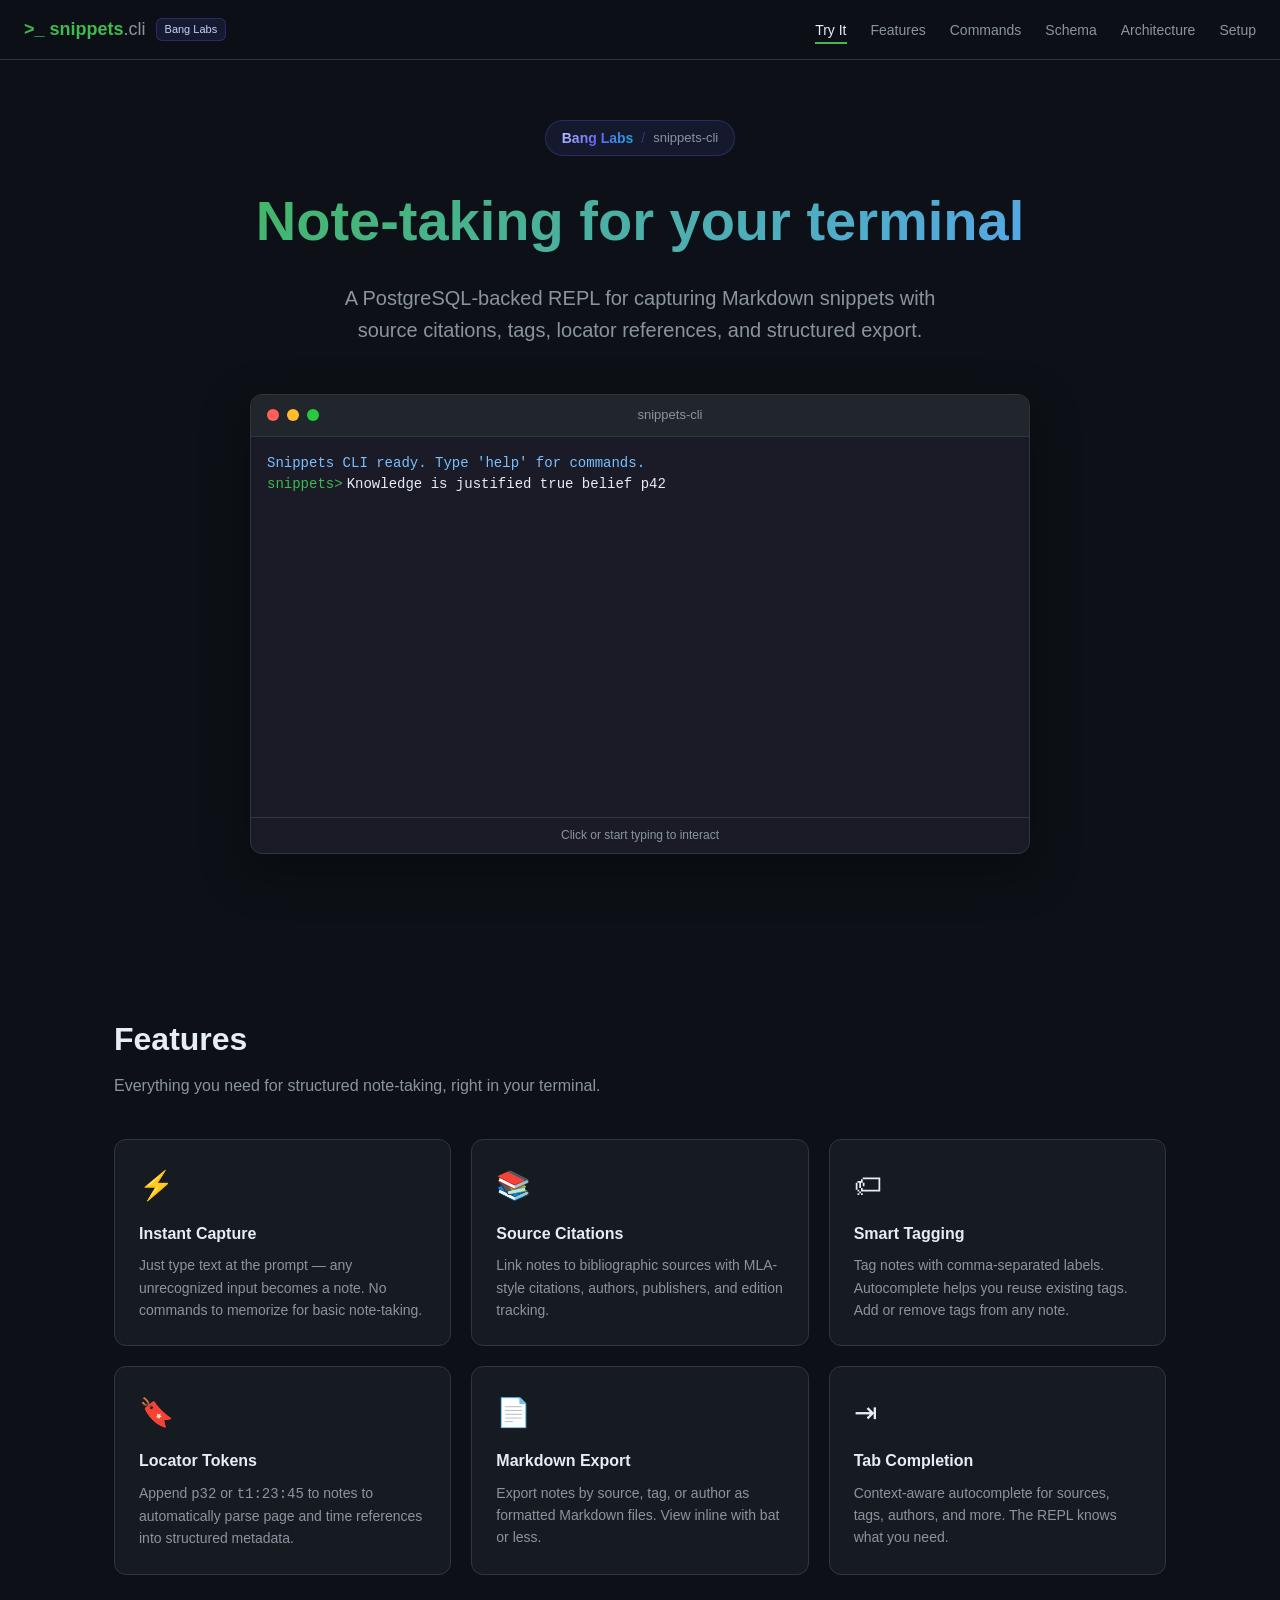
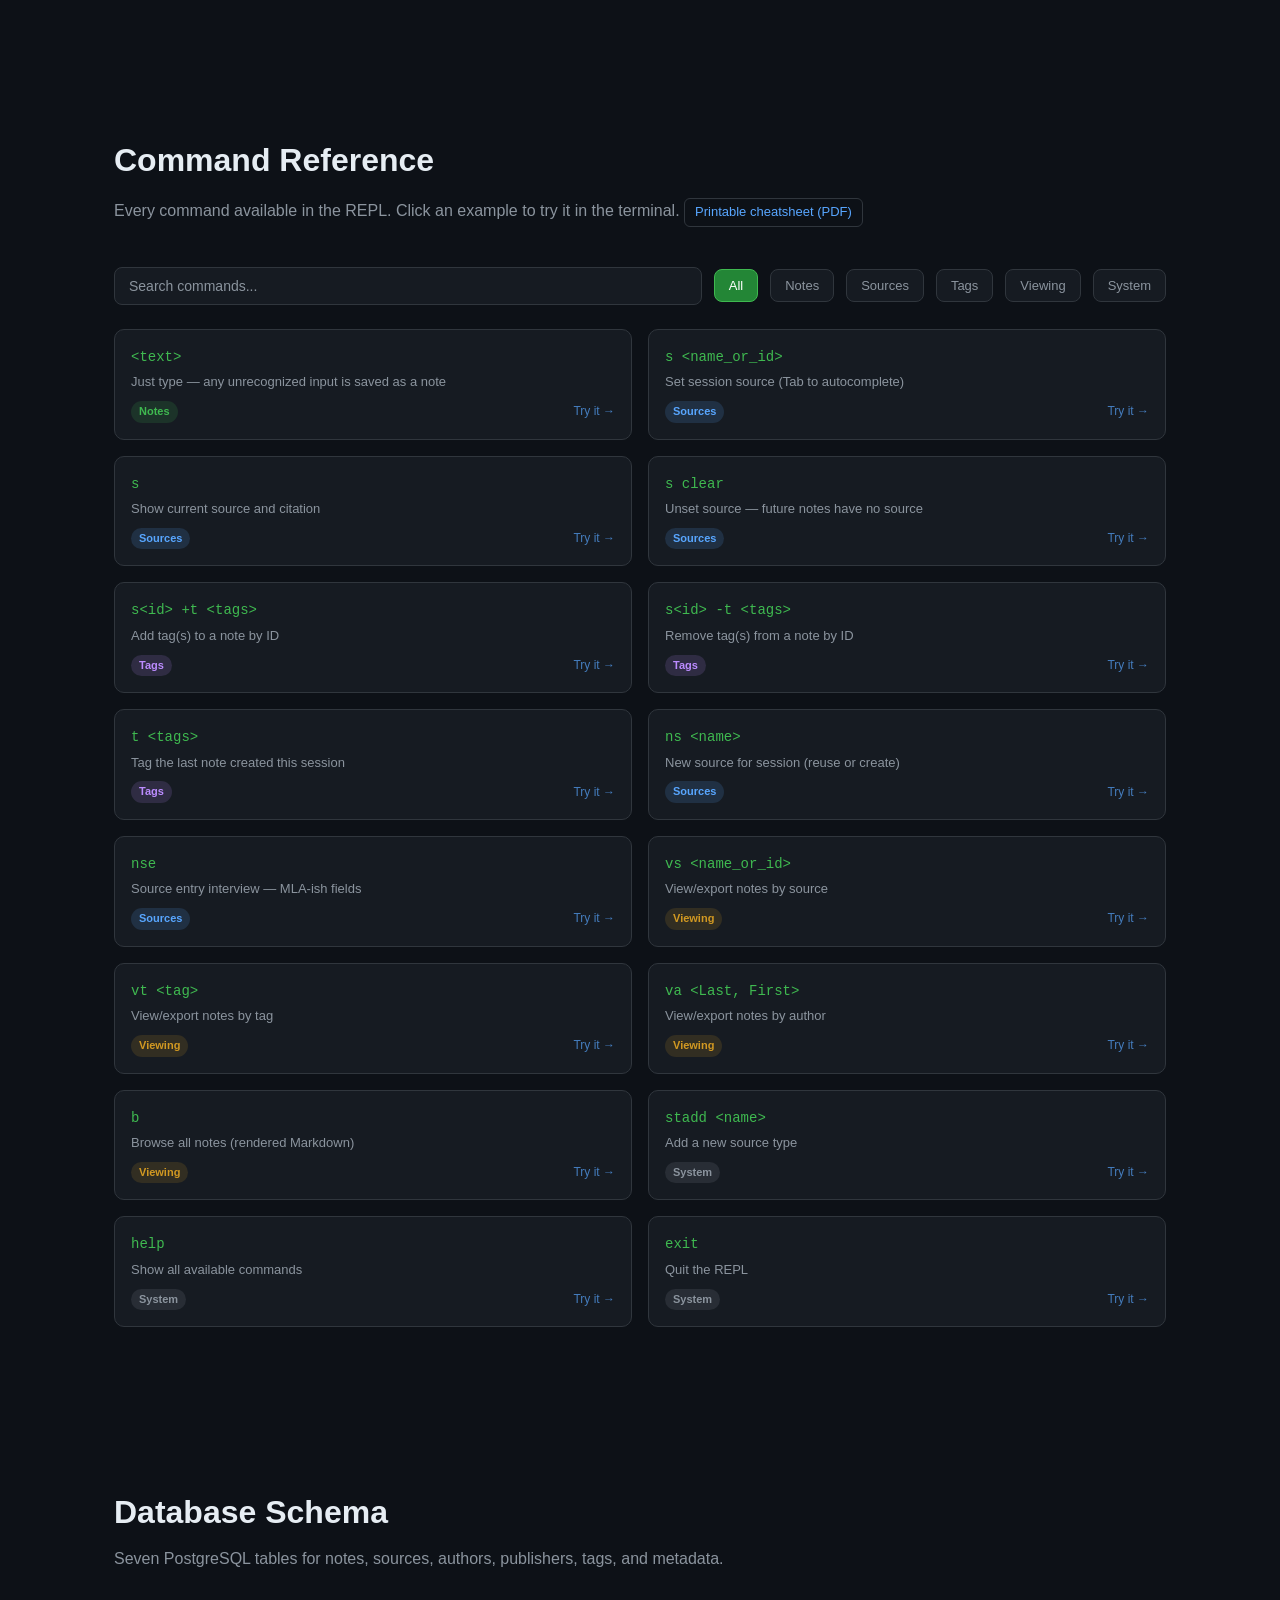
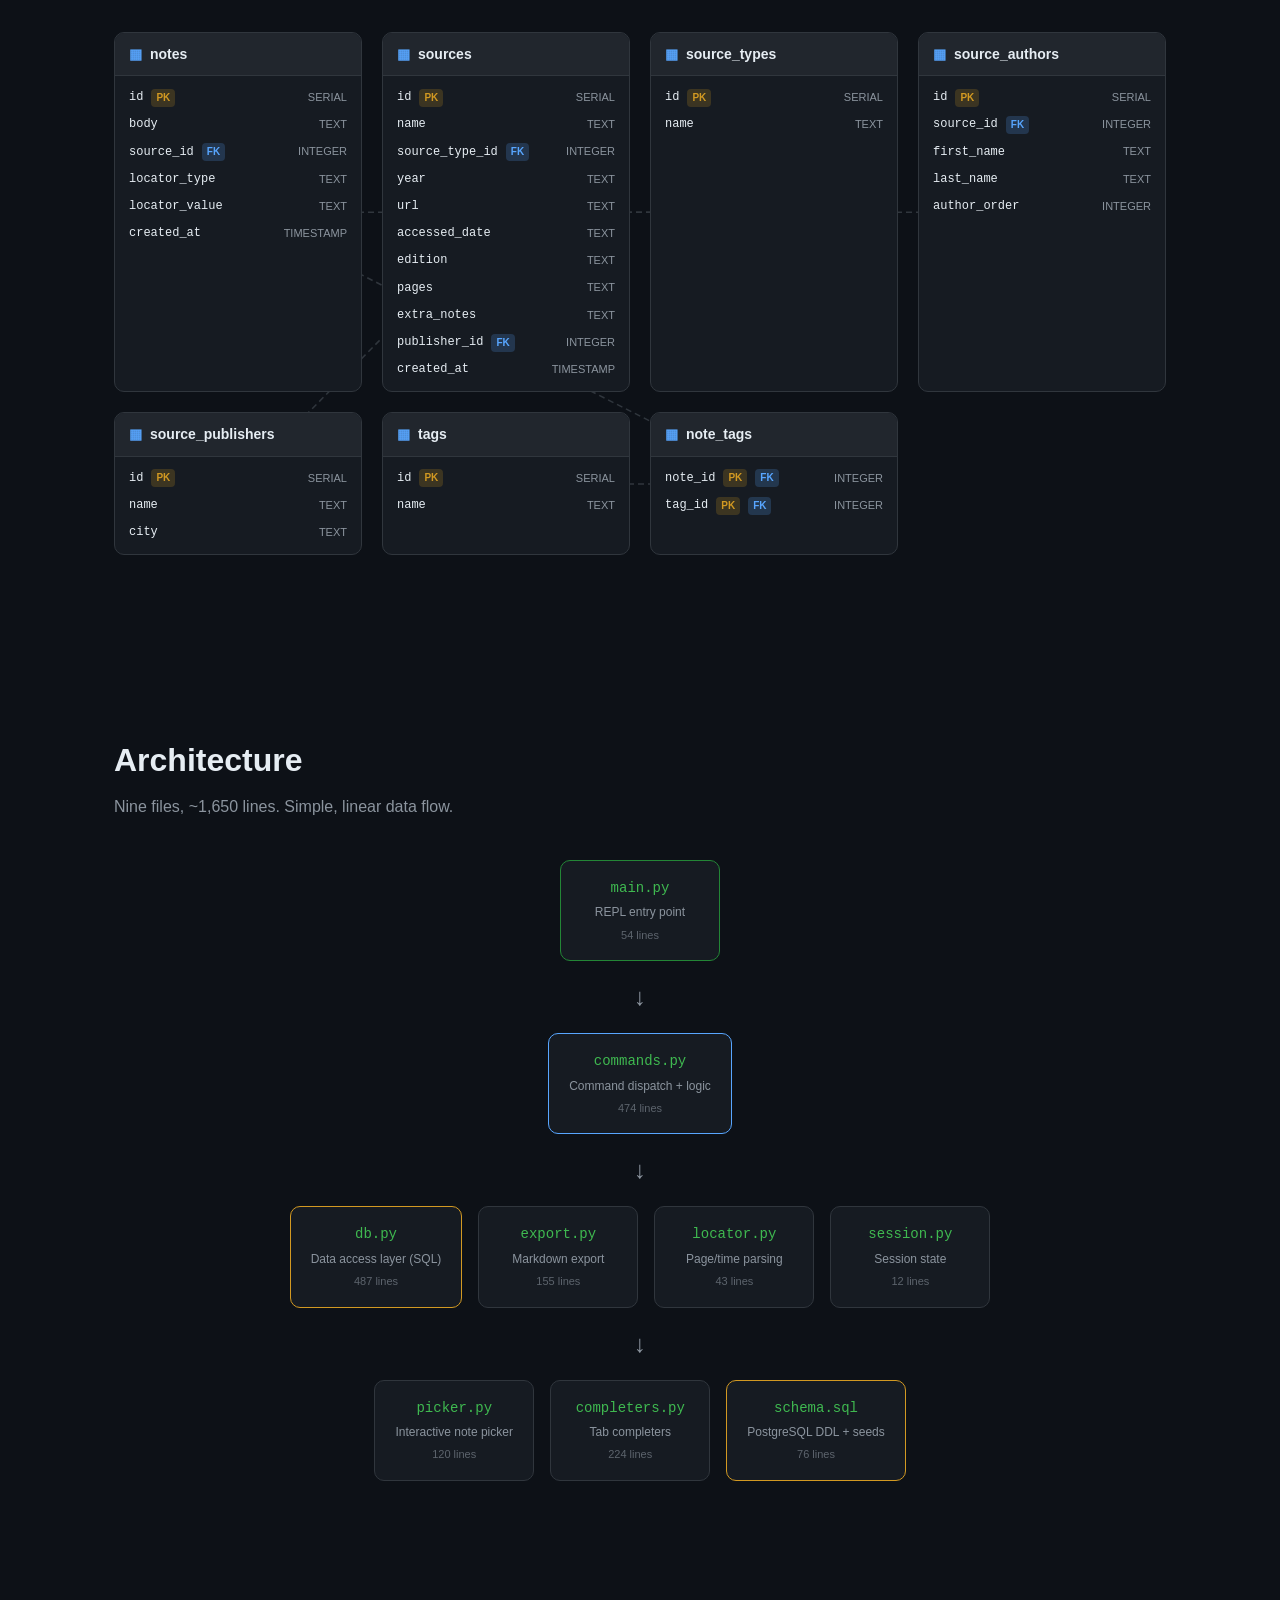
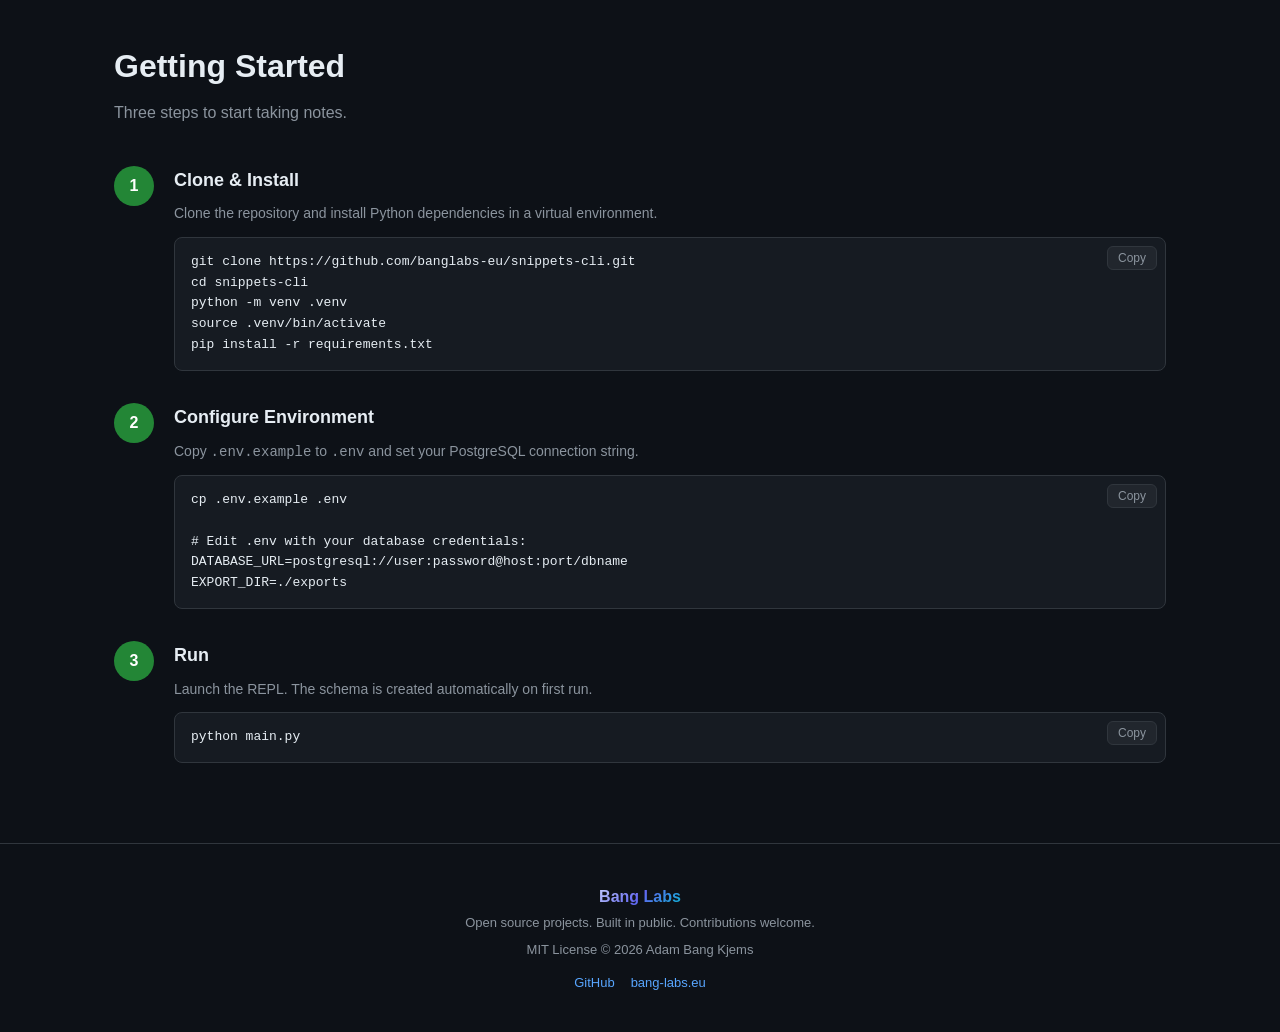
==== commit d0ca2ce5: "Add printable PDF command cheatsheet Print-optimized two-column cheatsheet page (docs/cheatsheet.htm" ====
--- a/docs/index.html
+++ b/docs/index.html
@@ -290,6 +290,21 @@
 }
 
 /* ─── Commands ─── */
+.cheatsheet-link {
+  display: inline-block;
+  margin-top: 4px;
+  font-size: 13px;
+  color: var(--blue);
+  text-decoration: none;
+  border: 1px solid var(--border);
+  border-radius: 6px;
+  padding: 3px 10px;
+  transition: border-color 0.2s, color 0.2s;
+}
+.cheatsheet-link:hover {
+  border-color: var(--blue);
+  color: #fff;
+}
 .commands-toolbar {
   display: flex;
   gap: 12px;
@@ -712,7 +727,7 @@
 <!-- ─── Commands ─── -->
 <section id="commands">
   <h2 class="section-title fade-in">Command Reference</h2>
-  <p class="section-subtitle fade-in">Every command available in the REPL. Click an example to try it in the terminal.</p>
+  <p class="section-subtitle fade-in">Every command available in the REPL. Click an example to try it in the terminal. <a href="cheatsheet.html" class="cheatsheet-link" target="_blank">Printable cheatsheet (PDF)</a></p>
 
   <div class="commands-toolbar fade-in">
     <input type="text" class="commands-search" id="commands-search" placeholder="Search commands...">
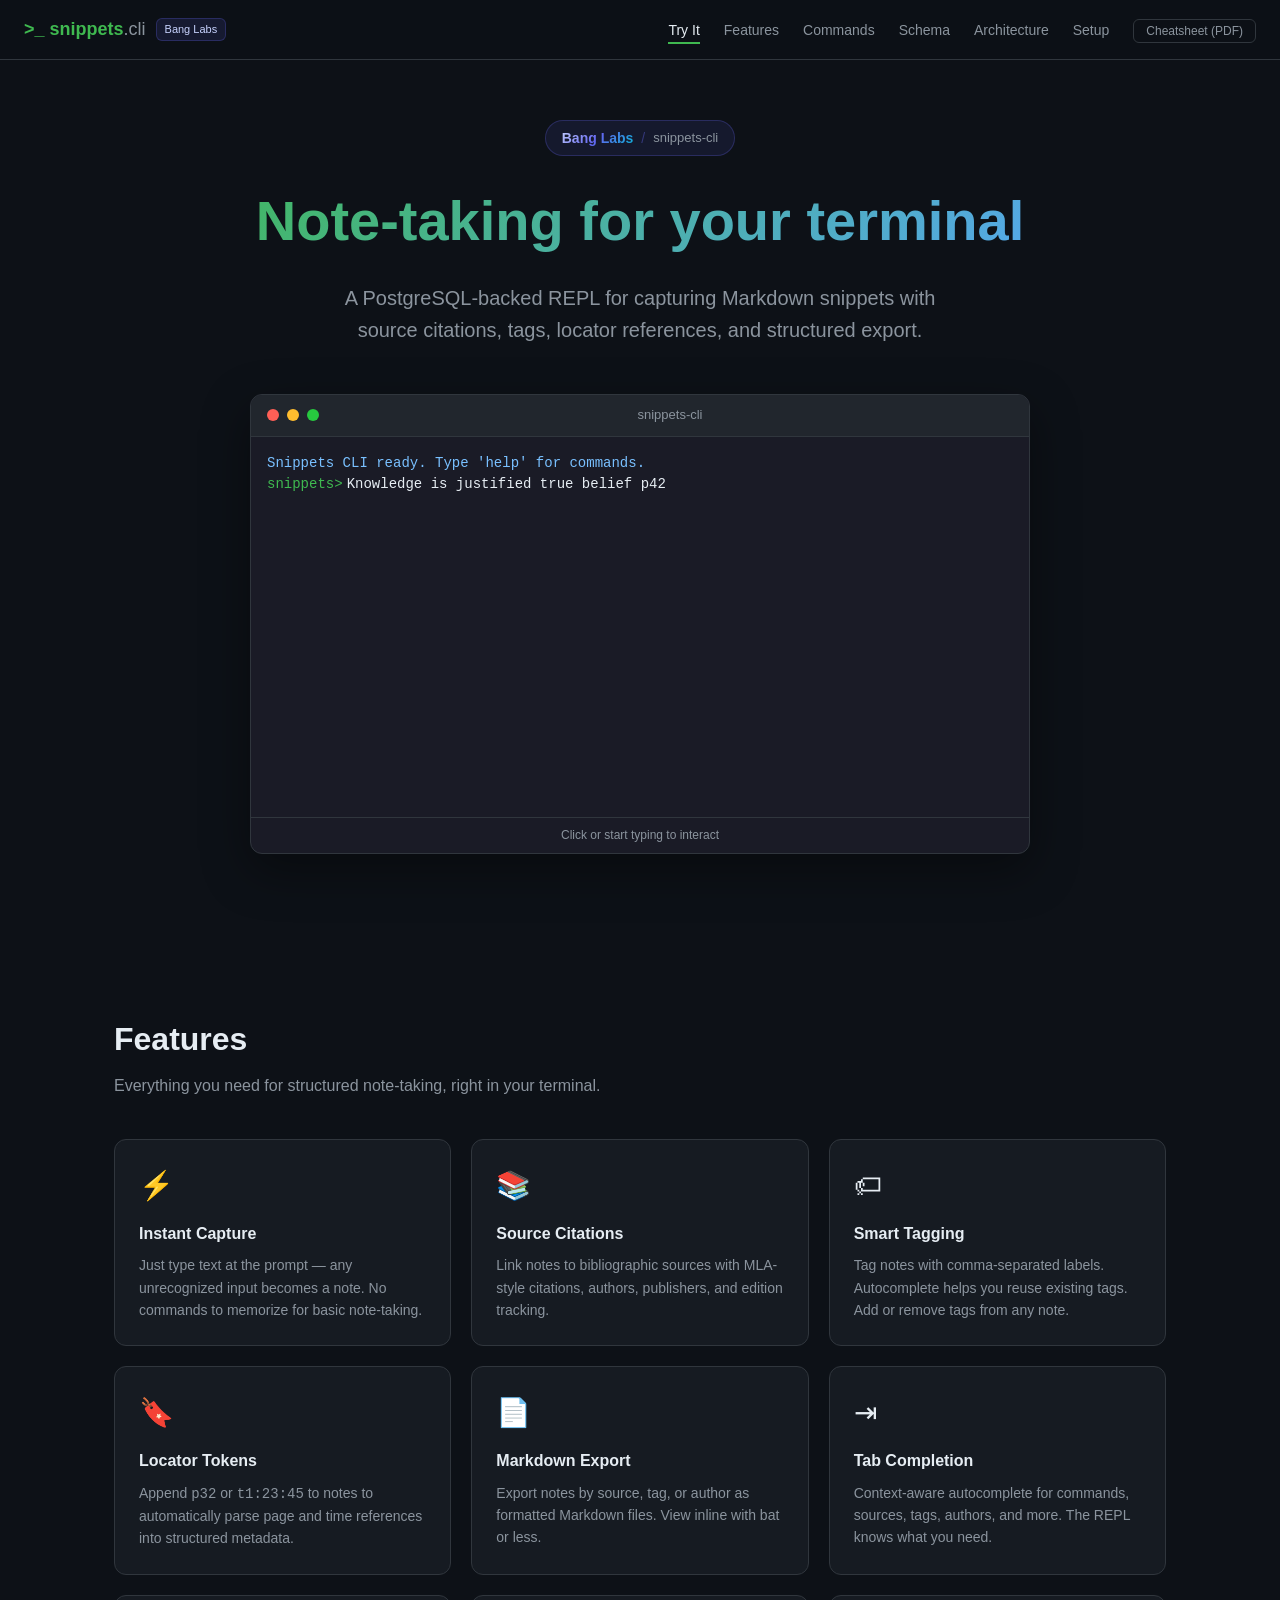
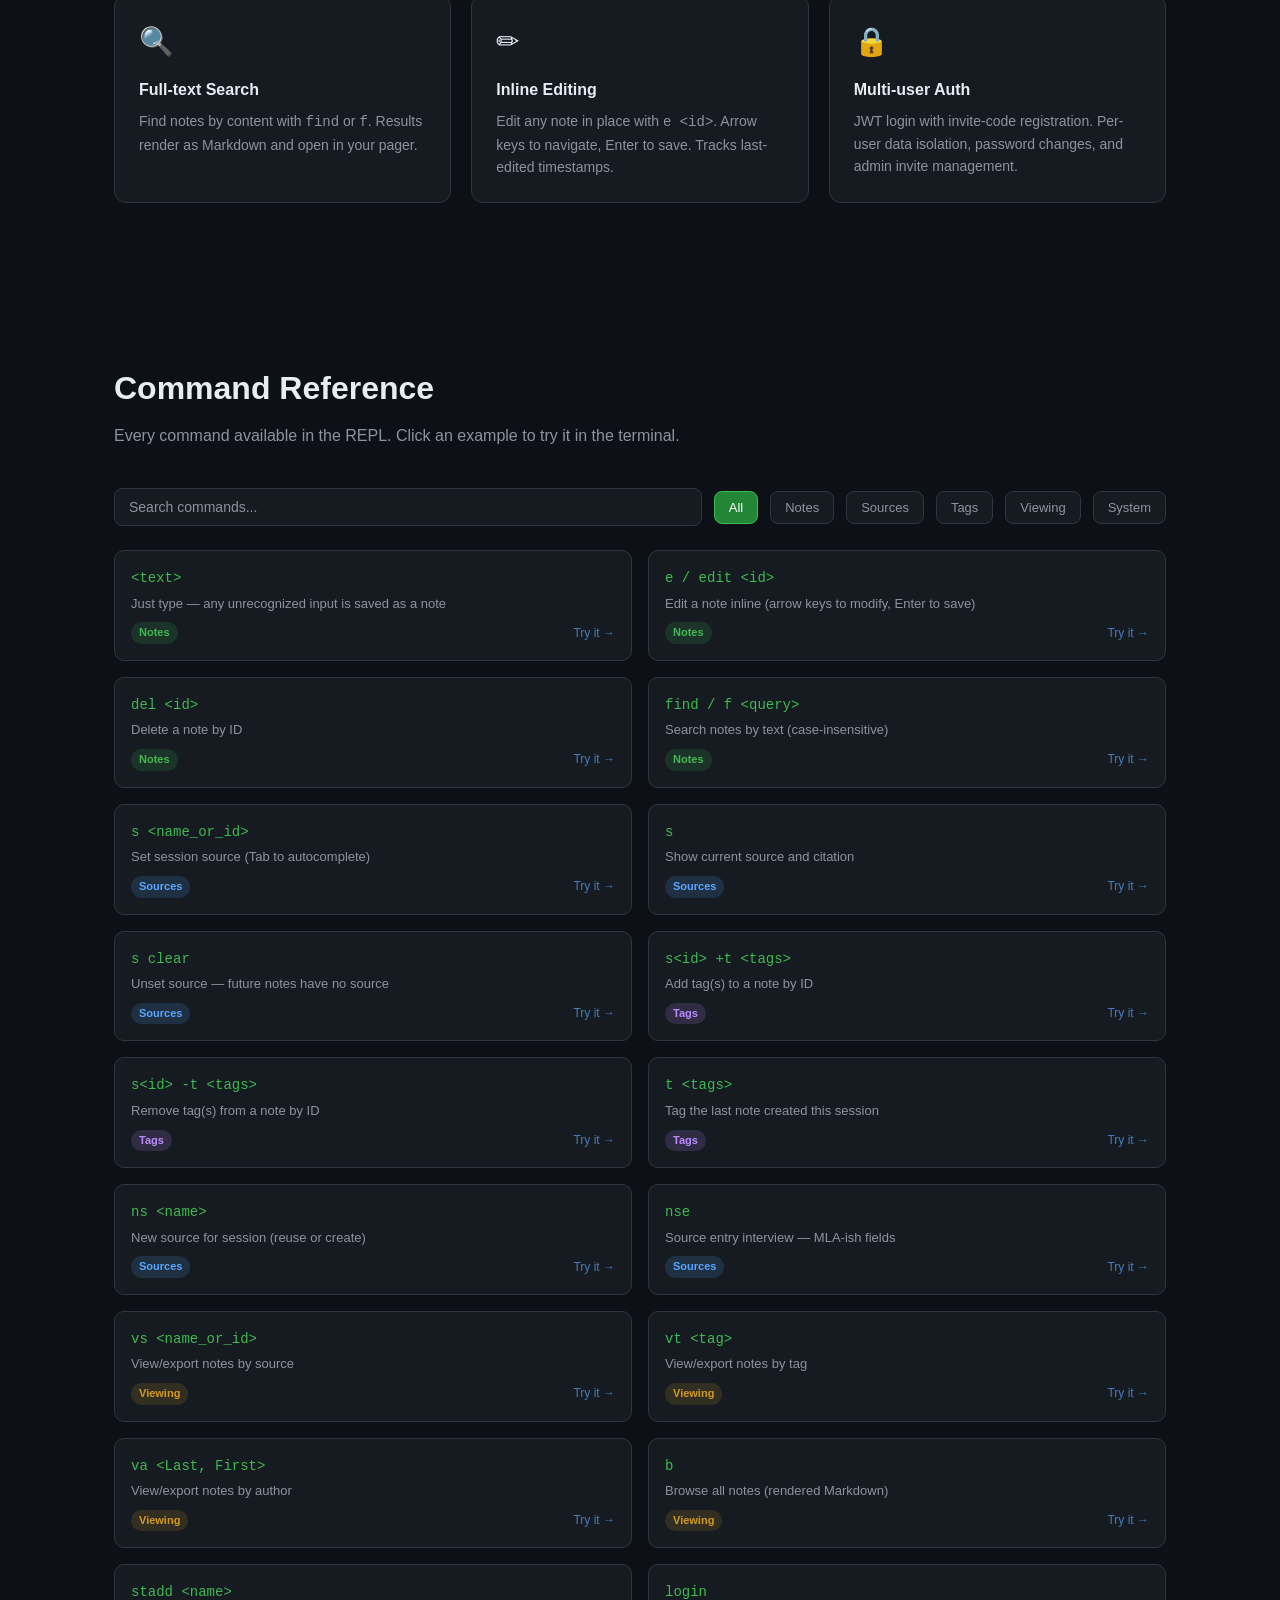
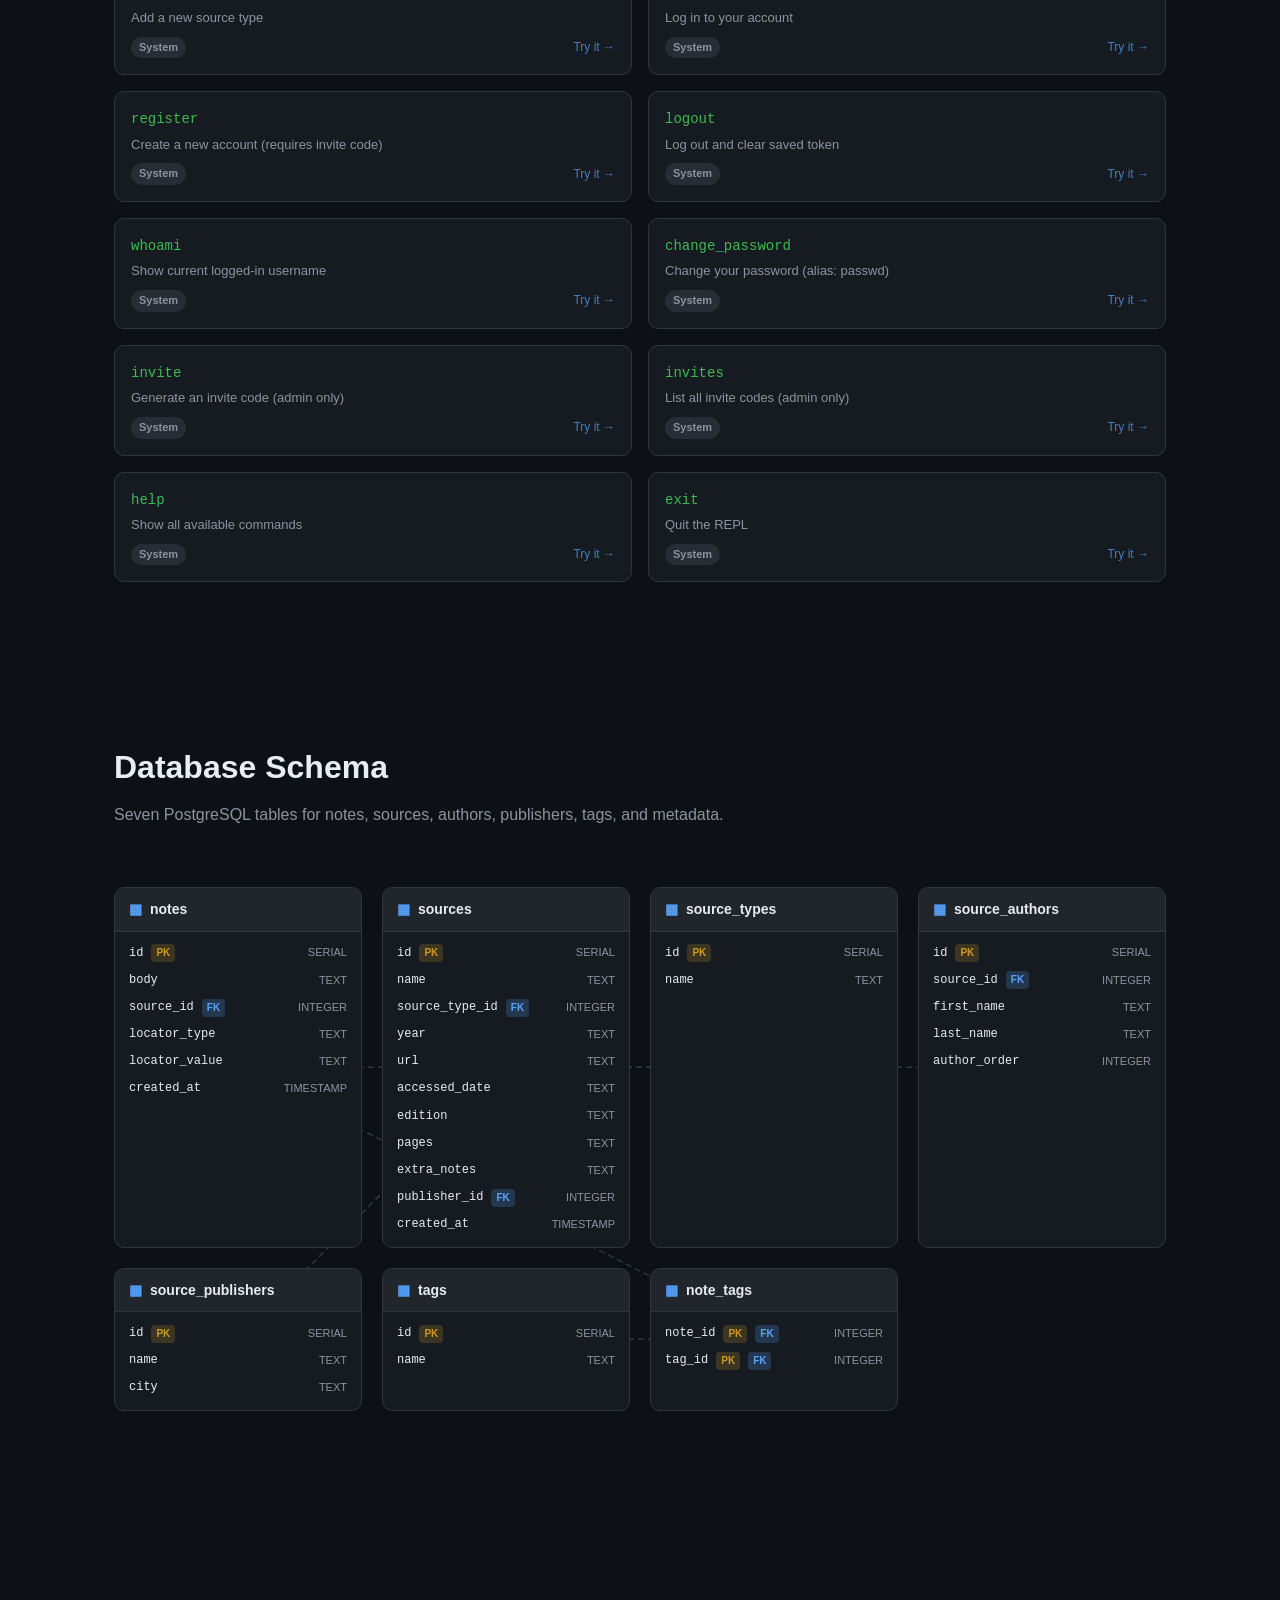
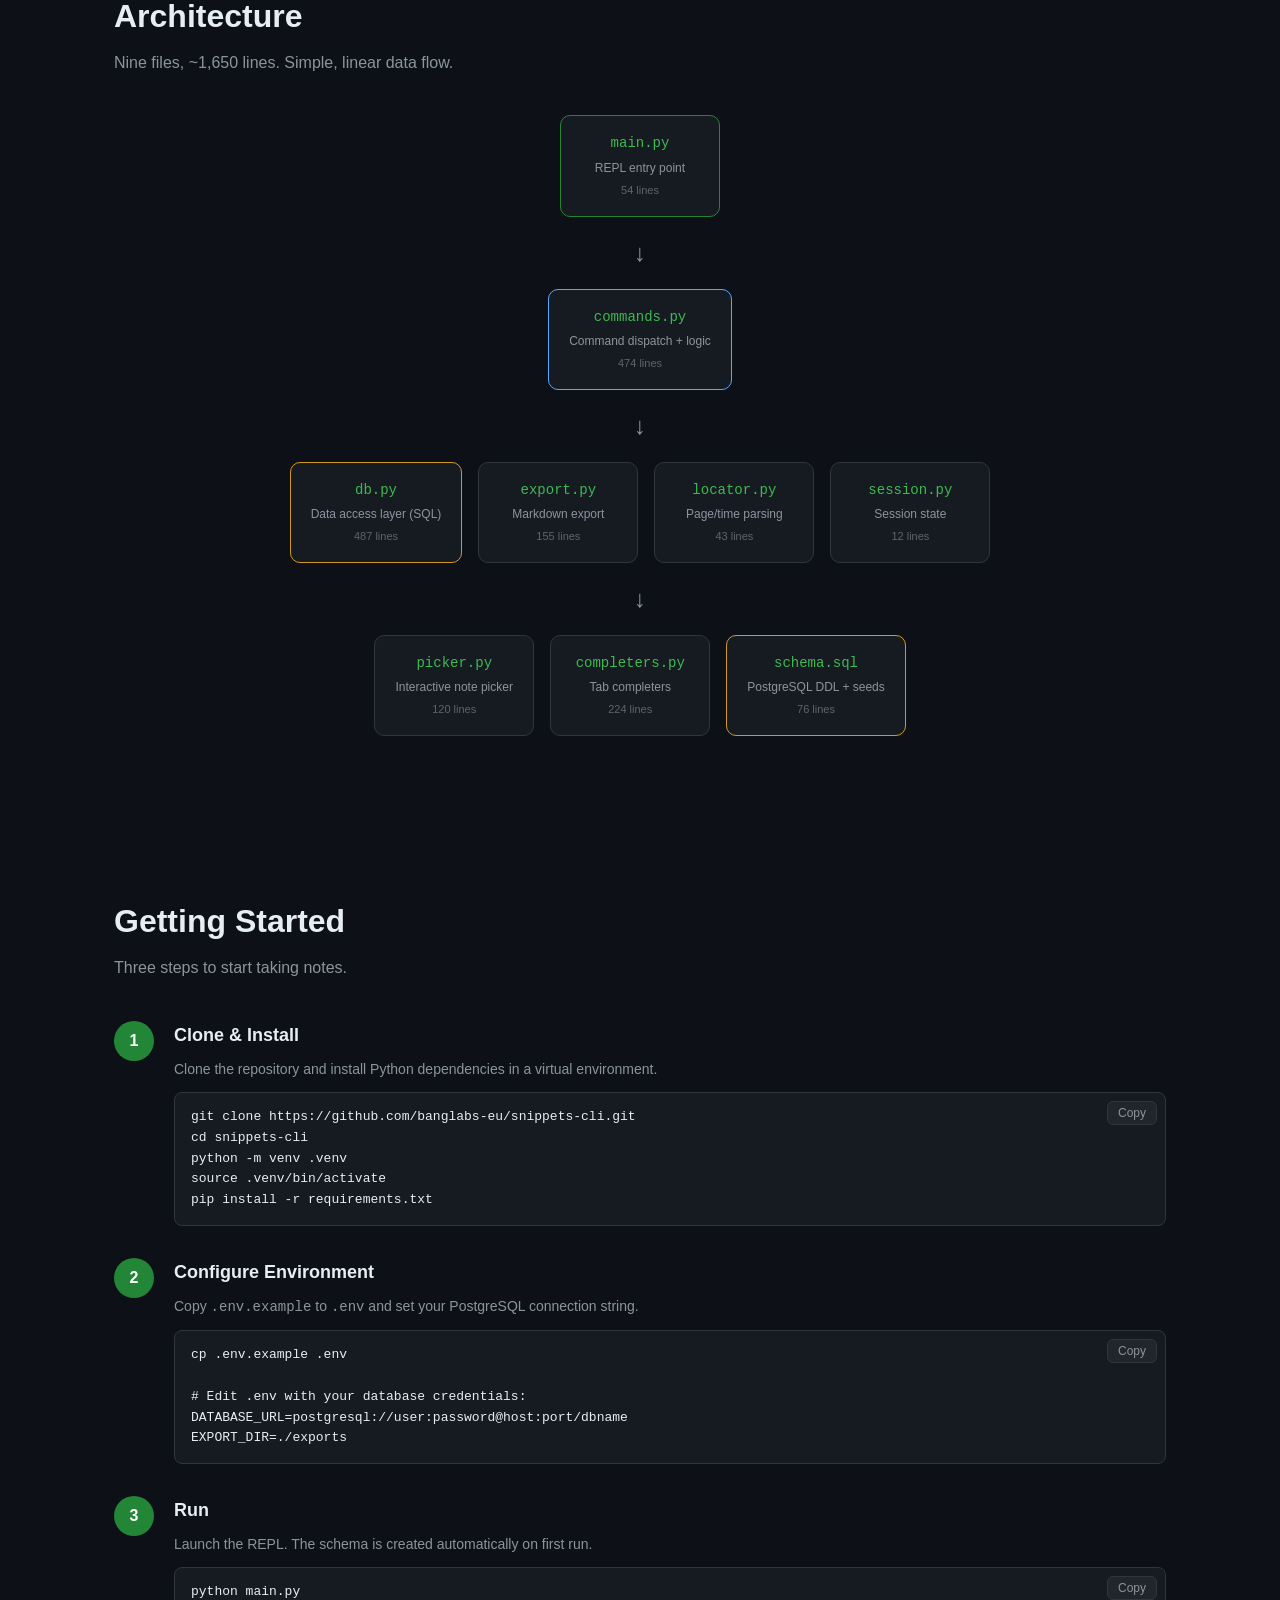
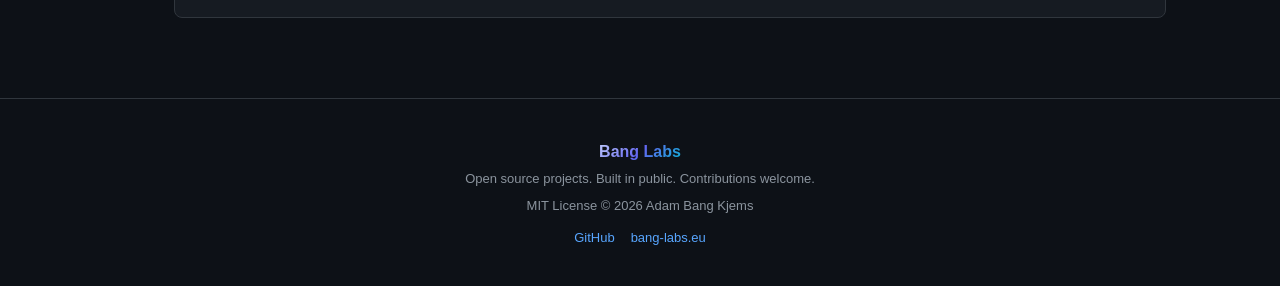
==== commit 78fbe351: "Add invite code commands, update docs with all new features - CLI: invite/invites commands, register" ====
--- a/docs/index.html
+++ b/docs/index.html
@@ -291,19 +291,16 @@
 
 /* ─── Commands ─── */
 .cheatsheet-link {
-  display: inline-block;
-  margin-top: 4px;
-  font-size: 13px;
-  color: var(--blue);
-  text-decoration: none;
-  border: 1px solid var(--border);
-  border-radius: 6px;
-  padding: 3px 10px;
-  transition: border-color 0.2s, color 0.2s;
+  border: 1px solid var(--border) !important;
+  border-radius: 6px !important;
+  padding: 4px 12px !important;
+  font-size: 12px !important;
+  transition: border-color 0.2s, background 0.2s, color 0.2s !important;
 }
 .cheatsheet-link:hover {
-  border-color: var(--blue);
-  color: #fff;
+  border-color: var(--blue) !important;
+  background: rgba(88, 166, 255, 0.1);
+  color: #fff !important;
 }
 .commands-toolbar {
   display: flex;
@@ -656,6 +653,7 @@
     <li><a href="#schema">Schema</a></li>
     <li><a href="#architecture">Architecture</a></li>
     <li><a href="#setup">Setup</a></li>
+    <li><a href="cheatsheet.html" class="cheatsheet-link" target="_blank">Cheatsheet (PDF)</a></li>
   </ul>
 </nav>
 
@@ -719,7 +717,22 @@
     <div class="feature-card fade-in">
       <span class="feature-icon">&#8677;</span>
       <h3>Tab Completion</h3>
-      <p>Context-aware autocomplete for sources, tags, authors, and more. The REPL knows what you need.</p>
+      <p>Context-aware autocomplete for commands, sources, tags, authors, and more. The REPL knows what you need.</p>
+    </div>
+    <div class="feature-card fade-in">
+      <span class="feature-icon">&#128269;</span>
+      <h3>Full-text Search</h3>
+      <p>Find notes by content with <code>find</code> or <code>f</code>. Results render as Markdown and open in your pager.</p>
+    </div>
+    <div class="feature-card fade-in">
+      <span class="feature-icon">&#9999;</span>
+      <h3>Inline Editing</h3>
+      <p>Edit any note in place with <code>e &lt;id&gt;</code>. Arrow keys to navigate, Enter to save. Tracks last-edited timestamps.</p>
+    </div>
+    <div class="feature-card fade-in">
+      <span class="feature-icon">&#128274;</span>
+      <h3>Multi-user Auth</h3>
+      <p>JWT login with invite-code registration. Per-user data isolation, password changes, and admin invite management.</p>
     </div>
   </div>
 </section>
@@ -727,7 +740,7 @@
 <!-- ─── Commands ─── -->
 <section id="commands">
   <h2 class="section-title fade-in">Command Reference</h2>
-  <p class="section-subtitle fade-in">Every command available in the REPL. Click an example to try it in the terminal. <a href="cheatsheet.html" class="cheatsheet-link" target="_blank">Printable cheatsheet (PDF)</a></p>
+  <p class="section-subtitle fade-in">Every command available in the REPL. Click an example to try it in the terminal.</p>
 
   <div class="commands-toolbar fade-in">
     <input type="text" class="commands-search" id="commands-search" placeholder="Search commands...">
@@ -894,6 +907,9 @@
    ═══════════════════════════════════════════ */
 const COMMANDS = [
   { syntax: '<text>', desc: 'Just type — any unrecognized input is saved as a note', category: 'notes', example: 'Knowledge is justified true belief p42' },
+  { syntax: 'e / edit <id>', desc: 'Edit a note inline (arrow keys to modify, Enter to save)', category: 'notes', example: 'e 1' },
+  { syntax: 'del <id>', desc: 'Delete a note by ID', category: 'notes', example: 'del 5' },
+  { syntax: 'find / f <query>', desc: 'Search notes by text (case-insensitive)', category: 'notes', example: 'find cave allegory' },
   { syntax: 's <name_or_id>', desc: 'Set session source (Tab to autocomplete)', category: 'sources', example: 's The Republic' },
   { syntax: 's', desc: 'Show current source and citation', category: 'sources', example: 's' },
   { syntax: 's clear', desc: 'Unset source — future notes have no source', category: 'sources', example: 's clear' },
@@ -907,6 +923,13 @@
   { syntax: 'va <Last, First>', desc: 'View/export notes by author', category: 'viewing', example: 'va Plato' },
   { syntax: 'b', desc: 'Browse all notes (rendered Markdown)', category: 'viewing', example: 'b' },
   { syntax: 'stadd <name>', desc: 'Add a new source type', category: 'system', example: 'stadd Podcast' },
+  { syntax: 'login', desc: 'Log in to your account', category: 'system', example: 'login' },
+  { syntax: 'register', desc: 'Create a new account (requires invite code)', category: 'system', example: 'register' },
+  { syntax: 'logout', desc: 'Log out and clear saved token', category: 'system', example: 'logout' },
+  { syntax: 'whoami', desc: 'Show current logged-in username', category: 'system', example: 'whoami' },
+  { syntax: 'change_password', desc: 'Change your password (alias: passwd)', category: 'system', example: 'passwd' },
+  { syntax: 'invite', desc: 'Generate an invite code (admin only)', category: 'system', example: 'invite' },
+  { syntax: 'invites', desc: 'List all invite codes (admin only)', category: 'system', example: 'invites' },
   { syntax: 'help', desc: 'Show all available commands', category: 'system', example: 'help' },
   { syntax: 'exit', desc: 'Quit the REPL', category: 'system', example: 'exit' },
 ];
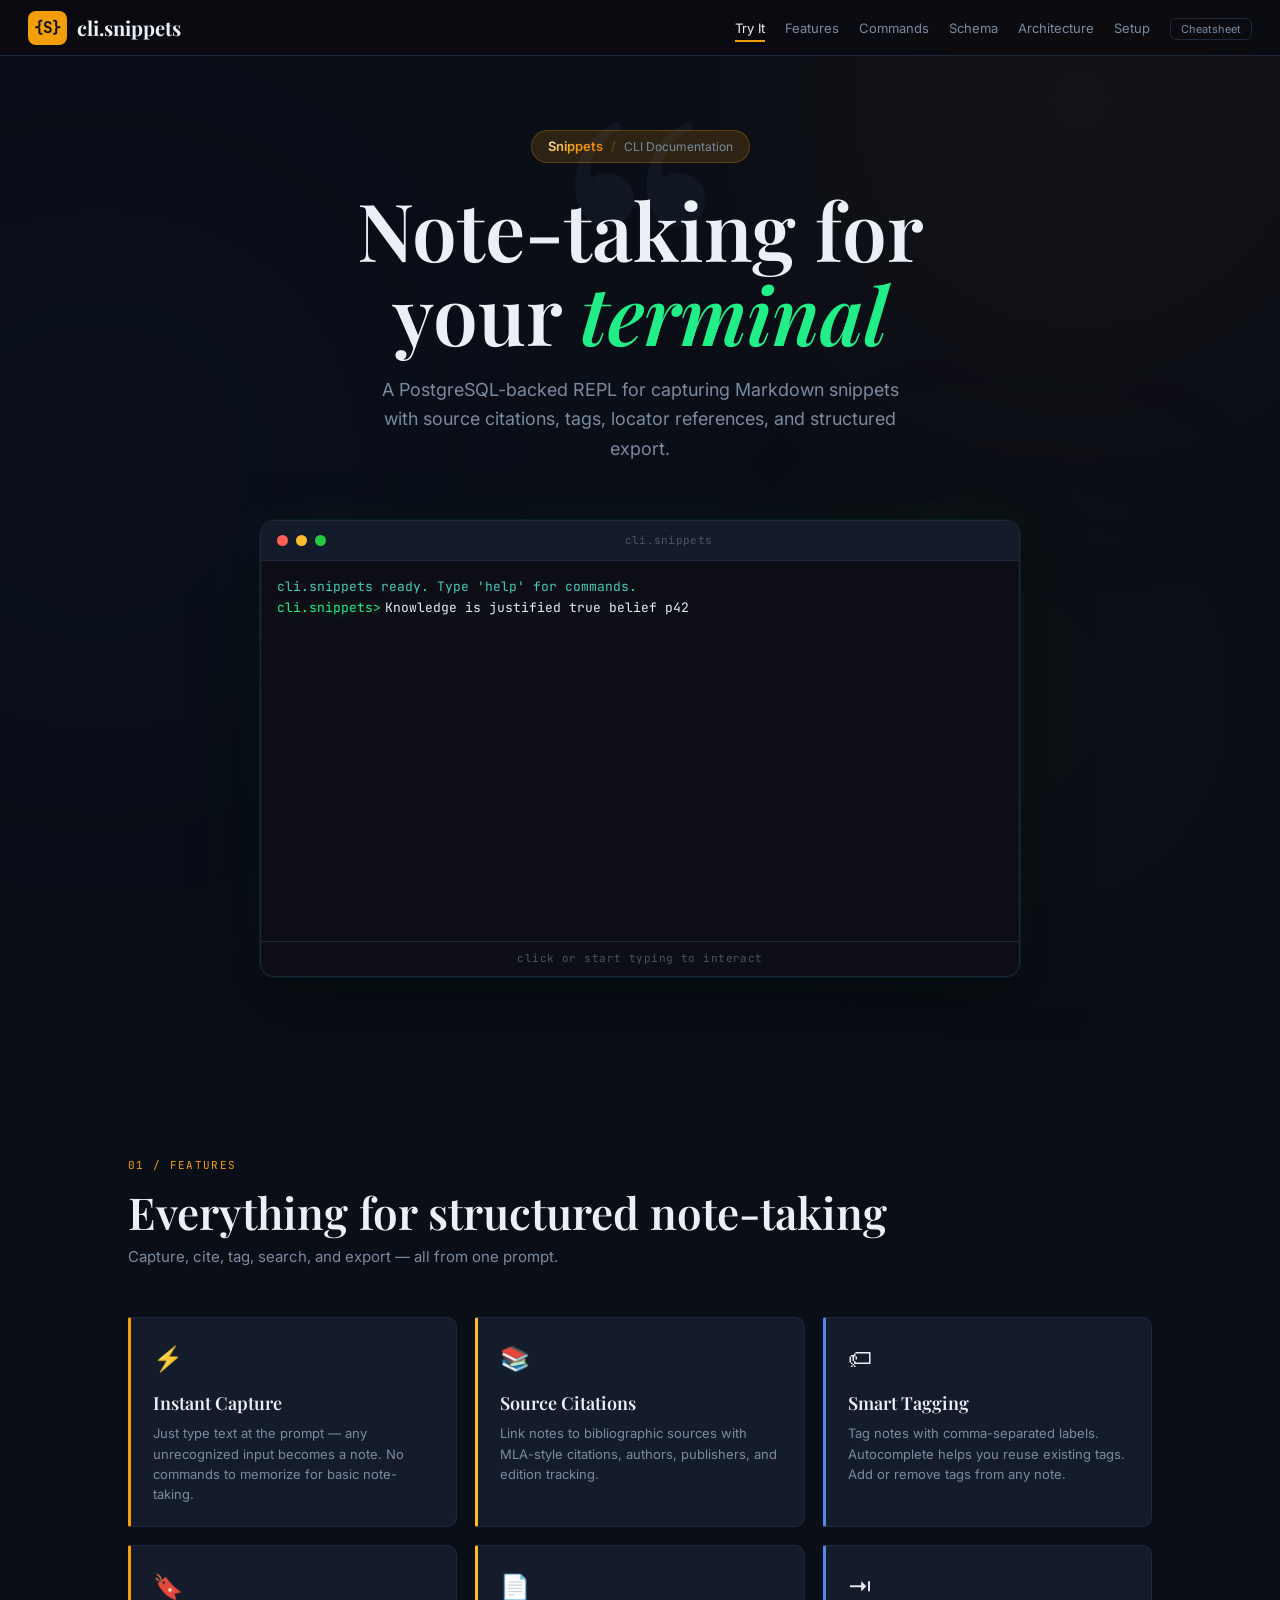
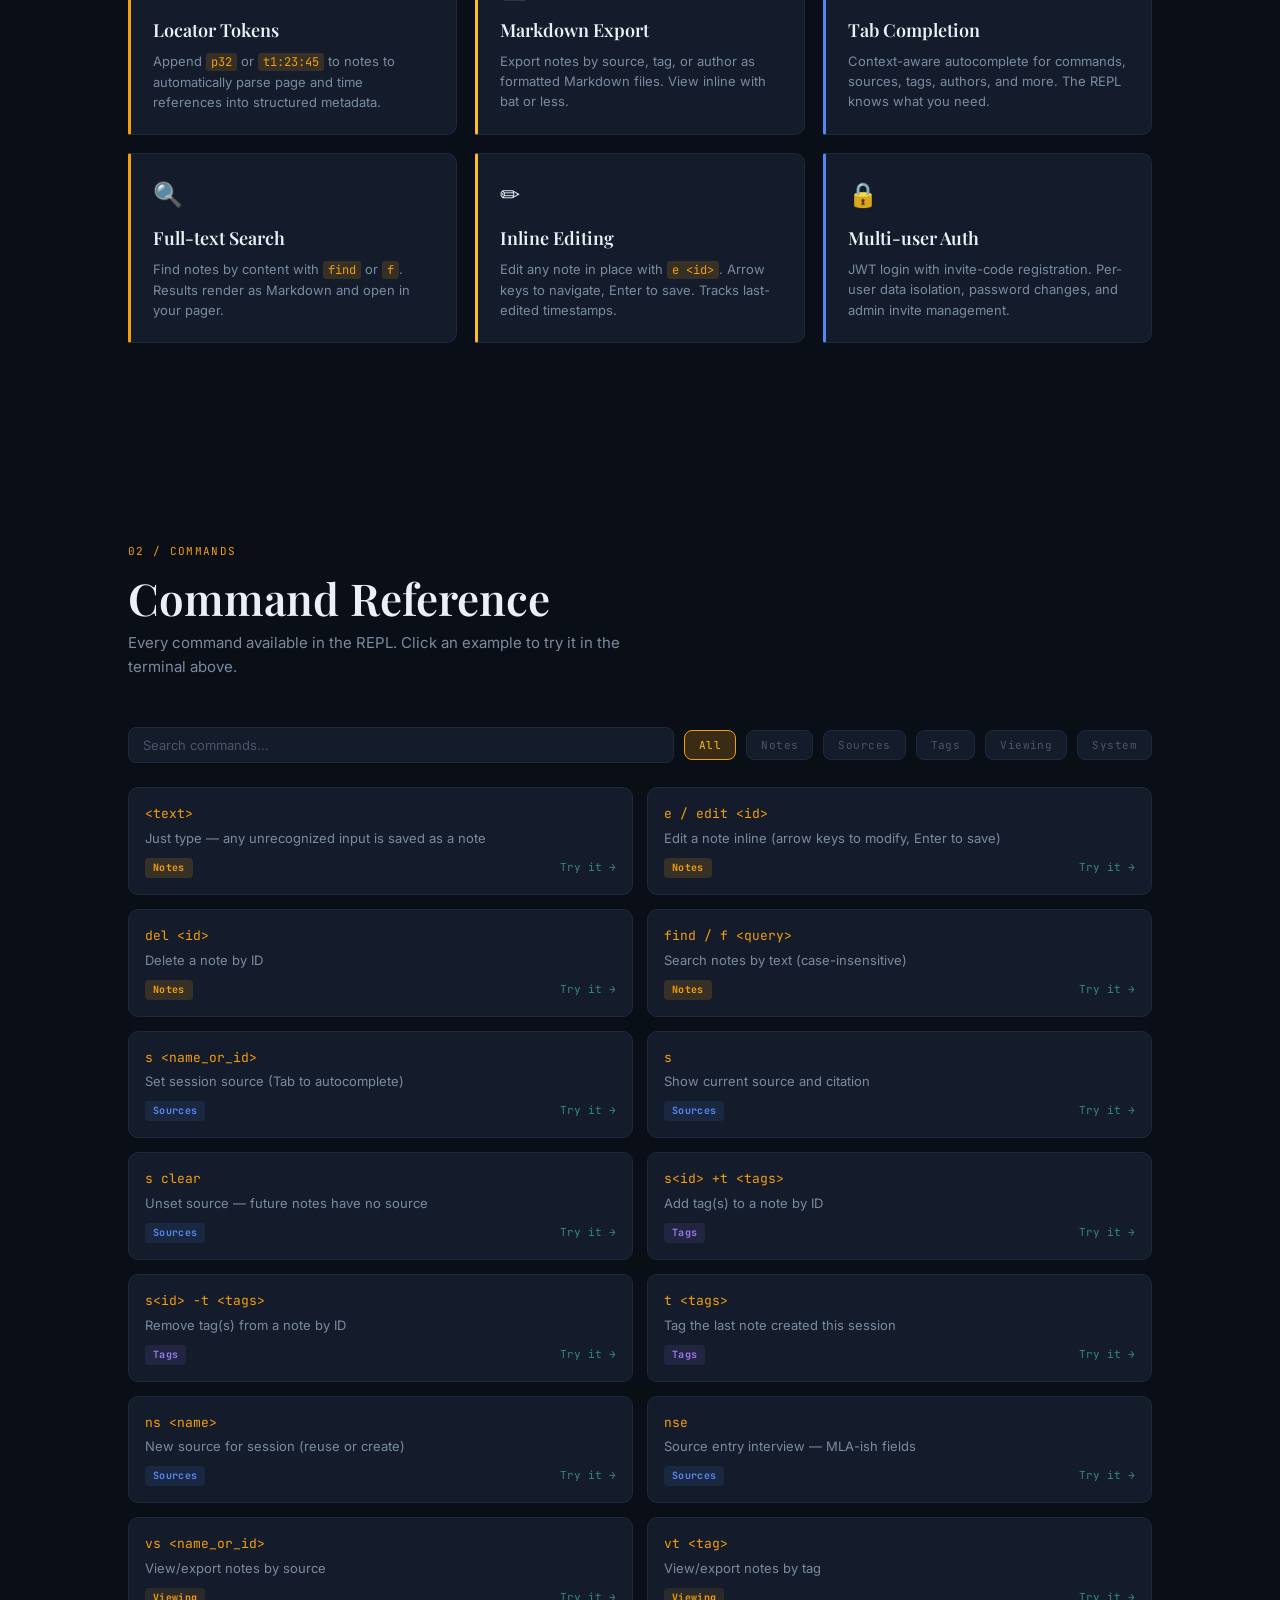
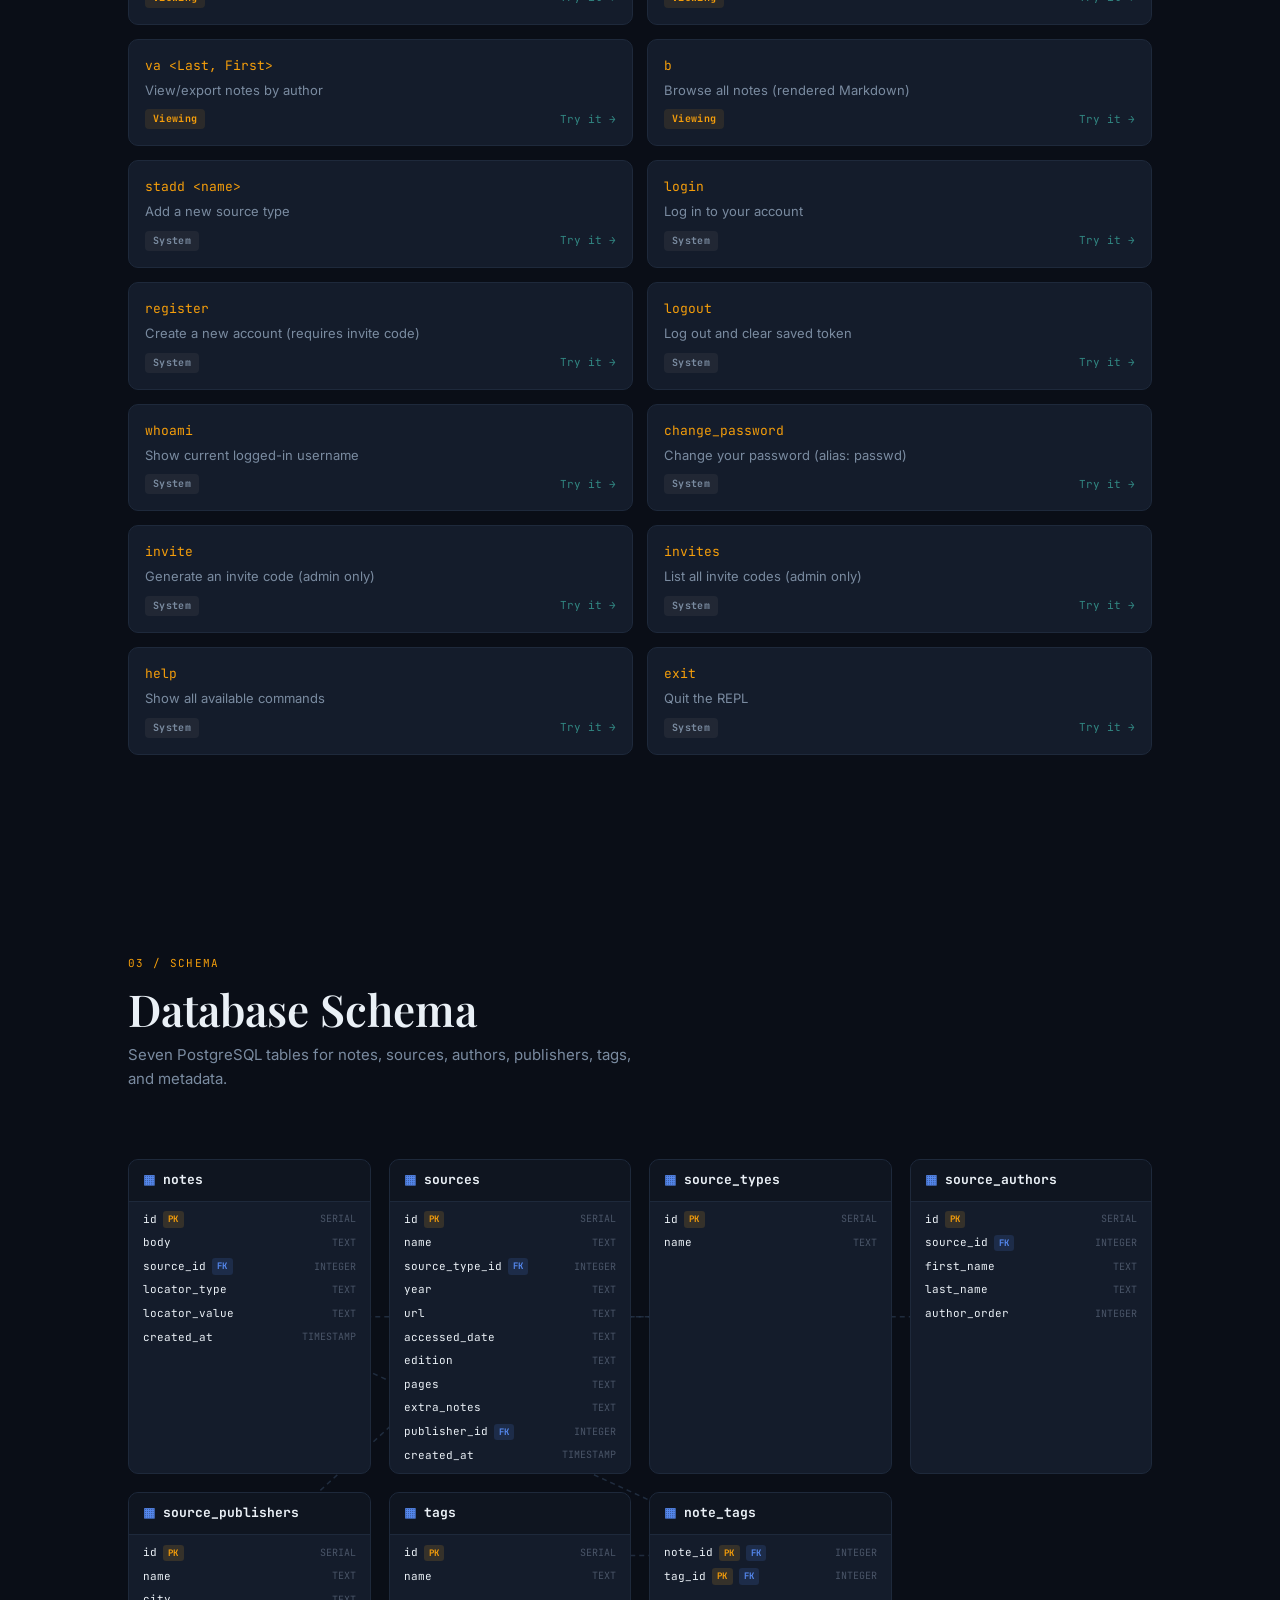
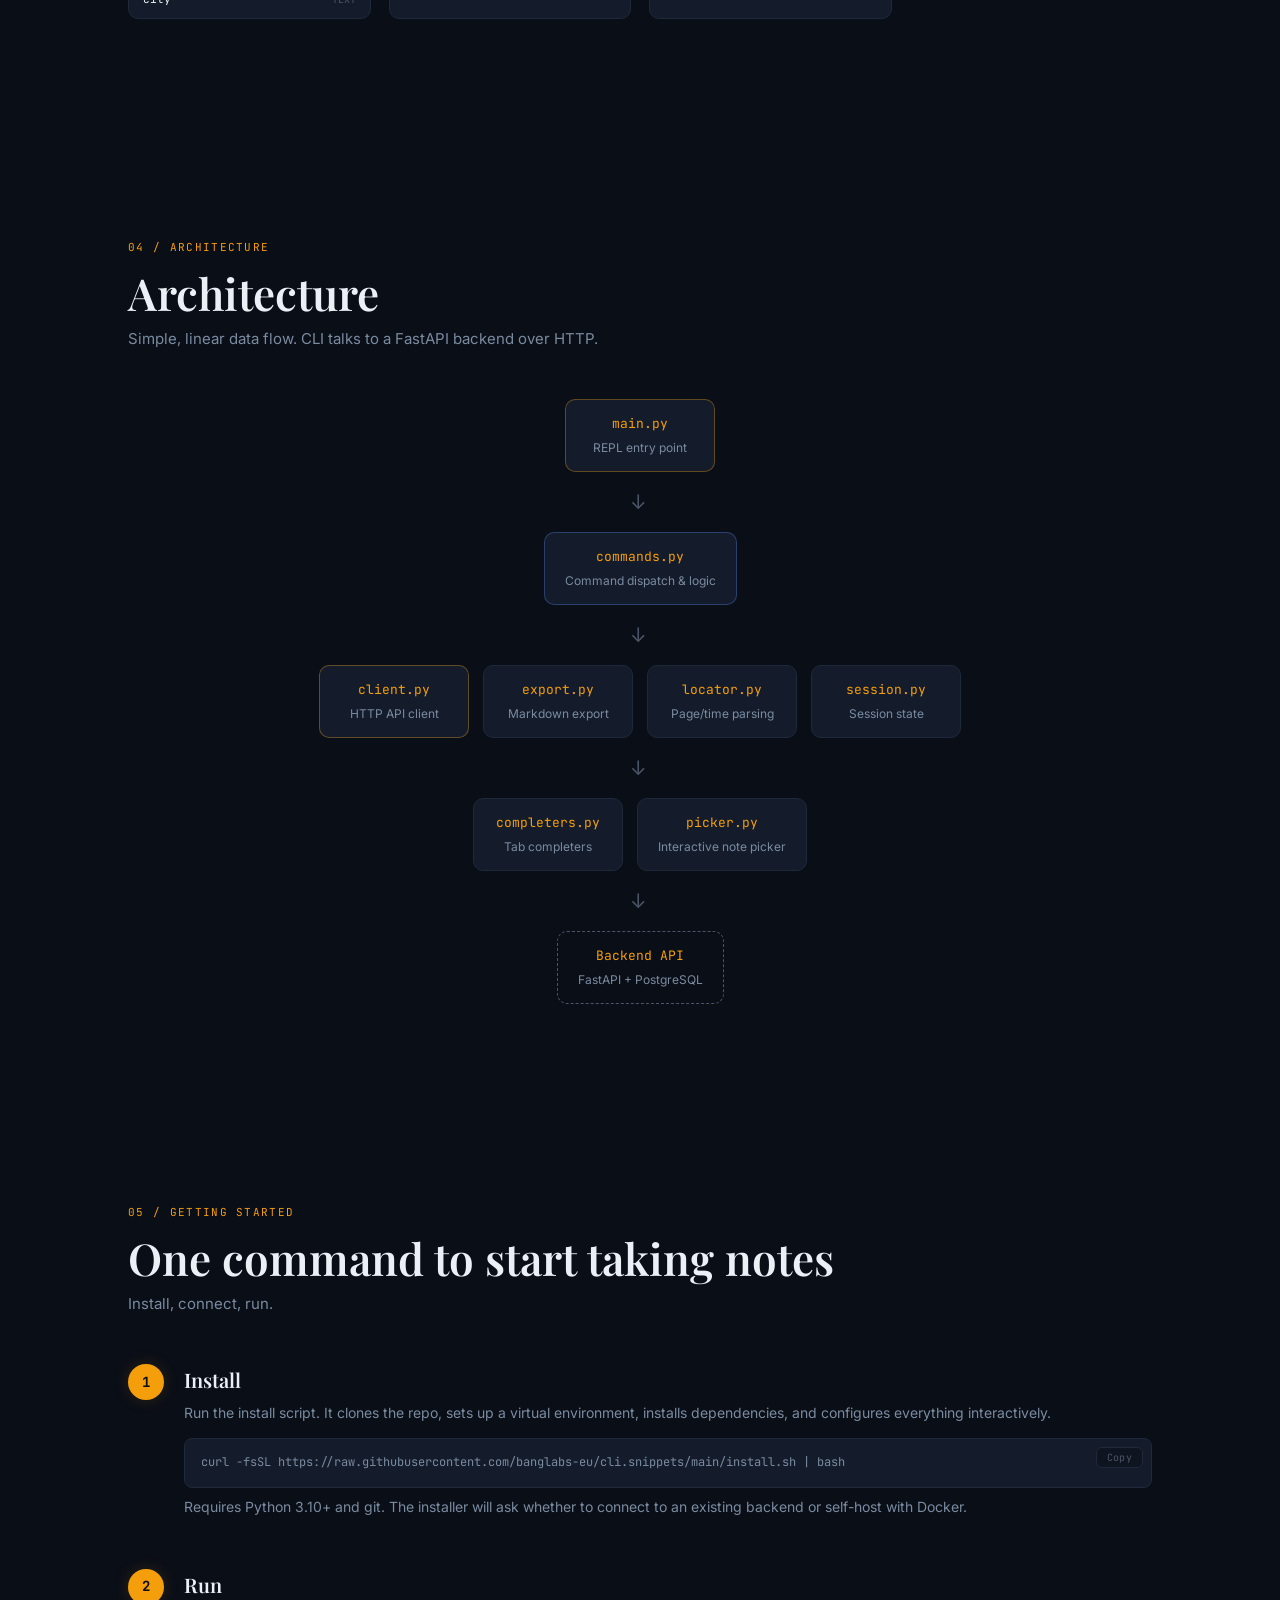
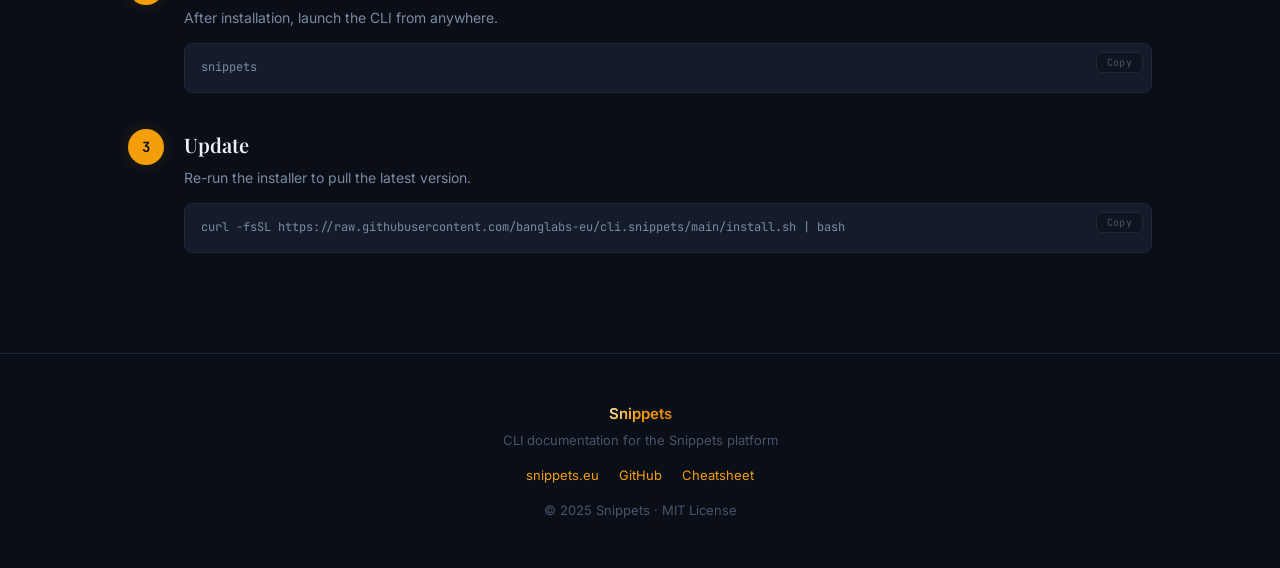
==== commit a5655096: "Refactor docs CSS: extract shared.css and index.css, consolidate card/badge patterns - Extract commo" ====
--- a/docs/index.html
+++ b/docs/index.html
@@ -3,648 +3,28 @@
 <head>
 <meta charset="UTF-8">
 <meta name="viewport" content="width=device-width, initial-scale=1.0">
-<title>Snippets CLI — Note-taking for your terminal</title>
-<style>
-/* ─── Reset & Base ─── */
-*, *::before, *::after { box-sizing: border-box; margin: 0; padding: 0; }
-html { scroll-behavior: smooth; scroll-padding-top: 70px; }
-body {
-  font-family: -apple-system, BlinkMacSystemFont, 'Segoe UI', Roboto, sans-serif;
-  background: #0d1117;
-  color: #e6edf3;
-  line-height: 1.6;
-  overflow-x: hidden;
-}
-::-webkit-scrollbar { width: 8px; }
-::-webkit-scrollbar-track { background: #161b22; }
-::-webkit-scrollbar-thumb { background: #30363d; border-radius: 4px; }
-
-/* ─── Monospace family ─── */
-.mono, code, pre, .terminal-body, .terminal-input {
-  font-family: 'SF Mono', 'Cascadia Code', 'Fira Code', 'JetBrains Mono', 'Consolas', monospace;
-}
-
-/* ─── Colors ─── */
-:root {
-  --bg: #0d1117;
-  --bg-secondary: #161b22;
-  --bg-tertiary: #21262d;
-  --border: #30363d;
-  --text: #e6edf3;
-  --text-muted: #8b949e;
-  --green: #3fb950;
-  --green-dim: #238636;
-  --blue: #58a6ff;
-  --orange: #d29922;
-  --purple: #bc8cff;
-  --red: #f85149;
-  --cyan: #79c0ff;
-}
-
-/* ─── Navigation ─── */
-nav {
-  position: fixed; top: 0; left: 0; right: 0;
-  z-index: 1000;
-  background: rgba(13, 17, 23, 0.95);
-  backdrop-filter: blur(10px);
-  border-bottom: 1px solid var(--border);
-  padding: 0 24px;
-  height: 60px;
-  display: flex;
-  align-items: center;
-  justify-content: space-between;
-}
-.nav-brand {
-  font-weight: 700;
-  font-size: 18px;
-  color: var(--green);
-  text-decoration: none;
-  display: flex;
-  align-items: center;
-  gap: 10px;
-}
-.nav-brand span { color: var(--text-muted); font-weight: 400; }
-.nav-org {
-  font-size: 11px;
-  font-weight: 500;
-  color: #c7d2fe;
-  background: rgba(99, 102, 241, 0.12);
-  border: 1px solid rgba(99, 102, 241, 0.25);
-  border-radius: 6px;
-  padding: 2px 8px;
-  text-decoration: none;
-  transition: background 0.2s, border-color 0.2s;
-}
-.nav-org:hover {
-  background: rgba(99, 102, 241, 0.2);
-  border-color: rgba(99, 102, 241, 0.5);
-}
-.nav-links { display: flex; gap: 24px; list-style: none; }
-.nav-links a {
-  color: var(--text-muted);
-  text-decoration: none;
-  font-size: 14px;
-  padding: 4px 0;
-  border-bottom: 2px solid transparent;
-  transition: color 0.2s, border-color 0.2s;
-}
-.nav-links a:hover, .nav-links a.active {
-  color: var(--text);
-  border-bottom-color: var(--green);
-}
-.hamburger {
-  display: none;
-  background: none;
-  border: none;
-  color: var(--text);
-  font-size: 24px;
-  cursor: pointer;
-  padding: 4px;
-}
-@media (max-width: 768px) {
-  .hamburger { display: block; }
-  .nav-links {
-    display: none;
-    position: absolute;
-    top: 60px; left: 0; right: 0;
-    background: var(--bg-secondary);
-    border-bottom: 1px solid var(--border);
-    flex-direction: column;
-    padding: 16px 24px;
-    gap: 12px;
-  }
-  .nav-links.open { display: flex; }
-}
-
-/* ─── Sections ─── */
-section {
-  max-width: 1100px;
-  margin: 0 auto;
-  padding: 80px 24px;
-}
-.section-title {
-  font-size: 32px;
-  font-weight: 700;
-  margin-bottom: 8px;
-}
-.section-subtitle {
-  color: var(--text-muted);
-  font-size: 16px;
-  margin-bottom: 40px;
-}
-
-/* ─── Fade-in animation ─── */
-.fade-in {
-  opacity: 0;
-  transform: translateY(20px);
-  transition: opacity 0.6s ease-out, transform 0.6s ease-out;
-}
-.fade-in.visible {
-  opacity: 1;
-  transform: translateY(0);
-}
-
-/* ─── Hero ─── */
-#hero {
-  padding-top: 120px;
-  text-align: center;
-}
-.hero-title {
-  font-size: clamp(36px, 6vw, 56px);
-  font-weight: 800;
-  margin-bottom: 16px;
-  background: linear-gradient(135deg, var(--green), var(--blue));
-  -webkit-background-clip: text;
-  -webkit-text-fill-color: transparent;
-  background-clip: text;
-}
-.hero-subtitle {
-  font-size: clamp(16px, 2.5vw, 20px);
-  color: var(--text-muted);
-  max-width: 600px;
-  margin: 0 auto 48px;
-}
-
-/* ─── Terminal ─── */
-.terminal {
-  max-width: 780px;
-  margin: 0 auto;
-  background: #1a1b26;
-  border-radius: 12px;
-  border: 1px solid var(--border);
-  overflow: hidden;
-  text-align: left;
-  box-shadow: 0 16px 48px rgba(0, 0, 0, 0.4);
-}
-.terminal-titlebar {
-  background: var(--bg-tertiary);
-  padding: 10px 16px;
-  display: flex;
-  align-items: center;
-  gap: 8px;
-  border-bottom: 1px solid var(--border);
-}
-.terminal-dot {
-  width: 12px; height: 12px;
-  border-radius: 50%;
-}
-.terminal-dot.red { background: #ff5f56; }
-.terminal-dot.yellow { background: #ffbd2e; }
-.terminal-dot.green { background: #27c93f; }
-.terminal-titlebar-text {
-  flex: 1;
-  text-align: center;
-  font-size: 13px;
-  color: var(--text-muted);
-}
-.terminal-body {
-  padding: 16px;
-  min-height: 380px;
-  max-height: 480px;
-  overflow-y: auto;
-  font-size: 14px;
-  line-height: 1.5;
-}
-.terminal-body::-webkit-scrollbar { width: 6px; }
-.terminal-body::-webkit-scrollbar-thumb { background: #30363d; border-radius: 3px; }
-.terminal-line { white-space: pre-wrap; word-break: break-word; }
-.terminal-line.output { color: var(--text-muted); }
-.terminal-line.success { color: var(--green); }
-.terminal-line.info { color: var(--cyan); }
-.terminal-line.error { color: var(--red); }
-.terminal-line.accent { color: var(--orange); }
-.terminal-line.dim { color: #484f58; }
-.terminal-input-line {
-  display: flex;
-  align-items: center;
-}
-.terminal-prompt {
-  color: var(--green);
-  white-space: nowrap;
-  margin-right: 4px;
-}
-.terminal-input {
-  flex: 1;
-  background: none;
-  border: none;
-  color: var(--text);
-  font-size: 14px;
-  outline: none;
-  caret-color: var(--green);
-  font-family: inherit;
-}
-.terminal-cursor {
-  display: inline-block;
-  width: 8px;
-  height: 16px;
-  background: var(--green);
-  animation: blink 1s step-end infinite;
-  vertical-align: text-bottom;
-}
-@keyframes blink {
-  50% { opacity: 0; }
-}
-.terminal-click-hint {
-  text-align: center;
-  padding: 8px;
-  font-size: 12px;
-  color: var(--text-muted);
-  border-top: 1px solid var(--border);
-}
-
-/* ─── Features ─── */
-.features-grid {
-  display: grid;
-  grid-template-columns: repeat(3, 1fr);
-  gap: 20px;
-}
-@media (max-width: 768px) {
-  .features-grid { grid-template-columns: repeat(2, 1fr); }
-}
-@media (max-width: 480px) {
-  .features-grid { grid-template-columns: 1fr; }
-}
-.feature-card {
-  background: var(--bg-secondary);
-  border: 1px solid var(--border);
-  border-radius: 12px;
-  padding: 24px;
-  transition: transform 0.2s, border-color 0.2s;
-}
-.feature-card:hover {
-  transform: translateY(-4px);
-  border-color: var(--green-dim);
-}
-.feature-icon {
-  font-size: 28px;
-  margin-bottom: 12px;
-  display: block;
-}
-.feature-card h3 {
-  font-size: 16px;
-  margin-bottom: 8px;
-}
-.feature-card p {
-  font-size: 14px;
-  color: var(--text-muted);
-}
-
-/* ─── Commands ─── */
-.cheatsheet-link {
-  border: 1px solid var(--border) !important;
-  border-radius: 6px !important;
-  padding: 4px 12px !important;
-  font-size: 12px !important;
-  transition: border-color 0.2s, background 0.2s, color 0.2s !important;
-}
-.cheatsheet-link:hover {
-  border-color: var(--blue) !important;
-  background: rgba(88, 166, 255, 0.1);
-  color: #fff !important;
-}
-.commands-toolbar {
-  display: flex;
-  gap: 12px;
-  margin-bottom: 24px;
-  flex-wrap: wrap;
-  align-items: center;
-}
-.commands-search {
-  flex: 1;
-  min-width: 200px;
-  background: var(--bg-secondary);
-  border: 1px solid var(--border);
-  border-radius: 8px;
-  padding: 10px 14px;
-  color: var(--text);
-  font-size: 14px;
-  outline: none;
-  transition: border-color 0.2s;
-}
-.commands-search:focus { border-color: var(--green); }
-.commands-search::placeholder { color: var(--text-muted); }
-.filter-btn {
-  background: var(--bg-secondary);
-  border: 1px solid var(--border);
-  border-radius: 8px;
-  padding: 8px 14px;
-  color: var(--text-muted);
-  font-size: 13px;
-  cursor: pointer;
-  transition: all 0.2s;
-}
-.filter-btn:hover { border-color: var(--text-muted); color: var(--text); }
-.filter-btn.active {
-  background: var(--green-dim);
-  border-color: var(--green);
-  color: #fff;
-}
-.commands-grid {
-  display: grid;
-  grid-template-columns: repeat(2, 1fr);
-  gap: 16px;
-}
-@media (max-width: 768px) {
-  .commands-grid { grid-template-columns: 1fr; }
-}
-.command-card {
-  background: var(--bg-secondary);
-  border: 1px solid var(--border);
-  border-radius: 10px;
-  padding: 16px;
-  transition: border-color 0.2s;
-}
-.command-card:hover { border-color: var(--green-dim); }
-.command-card.hidden { display: none; }
-.command-syntax {
-  font-family: 'SF Mono', 'Cascadia Code', 'Fira Code', monospace;
-  font-size: 14px;
-  color: var(--green);
-  margin-bottom: 4px;
-}
-.command-desc {
-  font-size: 13px;
-  color: var(--text-muted);
-  margin-bottom: 8px;
-}
-.command-meta {
-  display: flex;
-  align-items: center;
-  justify-content: space-between;
-  gap: 8px;
-}
-.command-badge {
-  font-size: 11px;
-  padding: 2px 8px;
-  border-radius: 12px;
-  font-weight: 600;
-}
-.badge-notes { background: rgba(63, 185, 80, 0.15); color: var(--green); }
-.badge-sources { background: rgba(88, 166, 255, 0.15); color: var(--blue); }
-.badge-tags { background: rgba(188, 140, 255, 0.15); color: var(--purple); }
-.badge-viewing { background: rgba(210, 153, 34, 0.15); color: var(--orange); }
-.badge-system { background: rgba(139, 148, 158, 0.15); color: var(--text-muted); }
-.command-try {
-  font-size: 12px;
-  color: var(--blue);
-  cursor: pointer;
-  text-decoration: none;
-  opacity: 0.7;
-  transition: opacity 0.2s;
-}
-.command-try:hover { opacity: 1; text-decoration: underline; }
-
-/* ─── Schema ─── */
-.schema-container {
-  position: relative;
-  padding: 20px 0;
-}
-.schema-grid {
-  display: grid;
-  grid-template-columns: repeat(auto-fit, minmax(220px, 1fr));
-  gap: 20px;
-  position: relative;
-  z-index: 1;
-}
-.table-card {
-  background: var(--bg-secondary);
-  border: 1px solid var(--border);
-  border-radius: 10px;
-  overflow: hidden;
-}
-.table-card-header {
-  background: var(--bg-tertiary);
-  padding: 10px 14px;
-  font-weight: 700;
-  font-size: 14px;
-  border-bottom: 1px solid var(--border);
-  display: flex;
-  align-items: center;
-  gap: 8px;
-}
-.table-card-header .table-icon { color: var(--blue); }
-.table-card-fields { padding: 8px 0; }
-.table-field {
-  padding: 4px 14px;
-  font-size: 13px;
-  display: flex;
-  align-items: center;
-  gap: 8px;
-}
-.table-field code {
-  font-size: 12px;
-  color: var(--text);
-}
-.field-badge {
-  font-size: 10px;
-  padding: 1px 5px;
-  border-radius: 4px;
-  font-weight: 700;
-}
-.field-pk { background: rgba(210, 153, 34, 0.2); color: var(--orange); }
-.field-fk { background: rgba(88, 166, 255, 0.2); color: var(--blue); }
-.field-type {
-  color: var(--text-muted);
-  font-size: 11px;
-  margin-left: auto;
-}
-.schema-svg {
-  position: absolute;
-  top: 0; left: 0;
-  width: 100%; height: 100%;
-  z-index: 0;
-  pointer-events: none;
-}
-.schema-svg line {
-  stroke: var(--border);
-  stroke-width: 1.5;
-  stroke-dasharray: 6, 4;
-}
-
-/* ─── Architecture ─── */
-.arch-flow {
-  display: flex;
-  flex-direction: column;
-  gap: 24px;
-}
-.arch-row {
-  display: flex;
-  justify-content: center;
-  gap: 16px;
-  flex-wrap: wrap;
-}
-.arch-card {
-  background: var(--bg-secondary);
-  border: 1px solid var(--border);
-  border-radius: 10px;
-  padding: 16px 20px;
-  min-width: 160px;
-  text-align: center;
-  transition: transform 0.2s, border-color 0.2s;
-}
-.arch-card:hover {
-  transform: translateY(-3px);
-  border-color: var(--green-dim);
-}
-.arch-card .filename {
-  font-family: 'SF Mono', 'Cascadia Code', monospace;
-  font-size: 14px;
-  color: var(--green);
-  margin-bottom: 4px;
-}
-.arch-card .filedesc {
-  font-size: 12px;
-  color: var(--text-muted);
-}
-.arch-card .lines {
-  font-size: 11px;
-  color: var(--text-muted);
-  opacity: 0.6;
-  margin-top: 4px;
-}
-.arch-arrow {
-  text-align: center;
-  color: var(--text-muted);
-  font-size: 24px;
-  line-height: 1;
-}
-.arch-card.entry { border-color: var(--green-dim); }
-.arch-card.core { border-color: var(--blue); border-opacity: 0.4; }
-.arch-card.data { border-color: var(--orange); border-opacity: 0.4; }
-
-/* ─── Setup ─── */
-.setup-steps {
-  display: flex;
-  flex-direction: column;
-  gap: 32px;
-}
-.setup-step {
-  display: flex;
-  gap: 20px;
-  align-items: flex-start;
-}
-.step-number {
-  width: 40px; height: 40px;
-  min-width: 40px;
-  background: var(--green-dim);
-  border-radius: 50%;
-  display: flex;
-  align-items: center;
-  justify-content: center;
-  font-weight: 700;
-  font-size: 16px;
-  color: #fff;
-}
-.step-content { flex: 1; }
-.step-content h3 {
-  font-size: 18px;
-  margin-bottom: 8px;
-}
-.step-content p {
-  color: var(--text-muted);
-  font-size: 14px;
-  margin-bottom: 12px;
-}
-.code-block {
-  position: relative;
-  background: var(--bg-secondary);
-  border: 1px solid var(--border);
-  border-radius: 8px;
-  overflow: hidden;
-}
-.code-block pre {
-  padding: 14px 16px;
-  font-size: 13px;
-  overflow-x: auto;
-  line-height: 1.6;
-}
-.code-block .copy-btn {
-  position: absolute;
-  top: 8px; right: 8px;
-  background: var(--bg-tertiary);
-  border: 1px solid var(--border);
-  border-radius: 6px;
-  color: var(--text-muted);
-  font-size: 12px;
-  padding: 4px 10px;
-  cursor: pointer;
-  transition: all 0.2s;
-}
-.code-block .copy-btn:hover {
-  color: var(--text);
-  border-color: var(--text-muted);
-}
-
-/* ─── Bang Labs badge ─── */
-.hero-org-badge {
-  display: inline-flex;
-  align-items: center;
-  gap: 8px;
-  margin-bottom: 20px;
-  padding: 6px 16px;
-  border-radius: 20px;
-  background: rgba(99, 102, 241, 0.1);
-  border: 1px solid rgba(99, 102, 241, 0.25);
-  text-decoration: none;
-  transition: background 0.2s, border-color 0.2s;
-}
-.hero-org-badge:hover {
-  background: rgba(99, 102, 241, 0.18);
-  border-color: rgba(99, 102, 241, 0.5);
-}
-.hero-org-badge .org-name {
-  font-size: 14px;
-  font-weight: 600;
-  background: linear-gradient(135deg, #c7d2fe, #6366f1, #06b6d4);
-  -webkit-background-clip: text;
-  -webkit-text-fill-color: transparent;
-  background-clip: text;
-}
-.hero-org-badge .org-sep {
-  color: rgba(99, 102, 241, 0.4);
-  font-size: 14px;
-}
-.hero-org-badge .org-project {
-  font-size: 13px;
-  color: var(--text-muted);
-}
-
-/* ─── Footer ─── */
-footer {
-  border-top: 1px solid var(--border);
-  padding: 40px 24px;
-  text-align: center;
-  color: var(--text-muted);
-  font-size: 13px;
-}
-footer a {
-  color: var(--blue);
-  text-decoration: none;
-}
-footer a:hover { text-decoration: underline; }
-.footer-brand {
-  font-size: 16px;
-  font-weight: 600;
-  margin-bottom: 4px;
-  background: linear-gradient(135deg, #c7d2fe, #6366f1, #06b6d4);
-  -webkit-background-clip: text;
-  -webkit-text-fill-color: transparent;
-  background-clip: text;
-  display: inline-block;
-}
-.footer-links {
-  display: flex;
-  justify-content: center;
-  gap: 16px;
-  margin-top: 12px;
-}
-</style>
+<title>cli.snippets — Note-taking for your terminal</title>
+<link rel="preconnect" href="https://fonts.googleapis.com">
+<link rel="preconnect" href="https://fonts.gstatic.com" crossorigin>
+<link rel="icon" href="data:image/svg+xml,<svg xmlns='http://www.w3.org/2000/svg' viewBox='0 0 32 32'><rect width='32' height='32' rx='6' fill='%23f59e0b'/><text x='16' y='23' text-anchor='middle' font-family='monospace' font-size='16' font-weight='bold' fill='%230a0e17'>{S}</text></svg>">
+<link rel="stylesheet" href="shared.css">
+<link rel="stylesheet" href="index.css">
 </head>
 <body>
 
-<!-- ─── Navigation ─── -->
+<!-- Atmosphere -->
+<div class="bg-glow bg-glow-1"></div>
+<div class="bg-glow bg-glow-2"></div>
+<div class="bg-glow bg-glow-3"></div>
+
+<!-- Navigation -->
 <nav>
-  <div class="nav-brand"><a href="#hero" style="color:inherit;text-decoration:none">&gt;_ snippets<span>.cli</span></a> <a href="https://bang-labs.eu" class="nav-org" target="_blank" rel="noopener">Bang Labs</a></div>
+  <div class="nav-brand">
+    <a href="#hero" class="nav-logo">
+      <span class="logo-mark">{S}</span>
+      <span class="logo-text">cli.snippets</span>
+    </a>
+  </div>
   <button class="hamburger" aria-label="Menu">&#9776;</button>
   <ul class="nav-links">
     <li><a href="#hero">Try It</a></li>
@@ -653,19 +33,19 @@
     <li><a href="#schema">Schema</a></li>
     <li><a href="#architecture">Architecture</a></li>
     <li><a href="#setup">Setup</a></li>
-    <li><a href="cheatsheet.html" class="cheatsheet-link" target="_blank">Cheatsheet (PDF)</a></li>
+    <li><a href="cheatsheet.html" class="cheatsheet-link" target="_blank">Cheatsheet</a></li>
   </ul>
 </nav>
 
-<!-- ─── Hero + Terminal ─── -->
+<!-- Hero + Terminal -->
 <section id="hero">
   <div class="fade-in">
-    <a href="https://bang-labs.eu" class="hero-org-badge" target="_blank" rel="noopener">
-      <span class="org-name">Bang Labs</span>
+    <a href="https://snippets.eu" class="hero-org-badge">
+      <span class="org-name">Snippets</span>
       <span class="org-sep">/</span>
-      <span class="org-project">snippets-cli</span>
+      <span class="org-project">CLI Documentation</span>
     </a>
-    <h1 class="hero-title">Note-taking for your terminal</h1>
+    <h1 class="hero-title">Note-taking for<br>your <em>terminal</em></h1>
     <p class="hero-subtitle">A PostgreSQL-backed REPL for capturing Markdown snippets with source citations, tags, locator references, and structured export.</p>
   </div>
 
@@ -674,62 +54,63 @@
       <span class="terminal-dot red"></span>
       <span class="terminal-dot yellow"></span>
       <span class="terminal-dot green"></span>
-      <span class="terminal-titlebar-text">snippets-cli</span>
+      <span class="terminal-titlebar-text">cli.snippets</span>
     </div>
     <div class="terminal-body" id="terminal-body">
-      <div class="terminal-line info">Snippets CLI ready. Type 'help' for commands.</div>
+      <div class="terminal-line info">cli.snippets ready. Type 'help' for commands.</div>
       <div class="terminal-line dim"></div>
     </div>
-    <div class="terminal-click-hint" id="terminal-hint">Click or start typing to interact</div>
+    <div class="terminal-click-hint" id="terminal-hint">click or start typing to interact</div>
   </div>
 </section>
 
-<!-- ─── Features ─── -->
+<!-- Features -->
 <section id="features">
-  <h2 class="section-title fade-in">Features</h2>
-  <p class="section-subtitle fade-in">Everything you need for structured note-taking, right in your terminal.</p>
-  <div class="features-grid">
-    <div class="feature-card fade-in">
+  <span class="section-label fade-in">01 / Features</span>
+  <h2 class="section-title fade-in">Everything for structured note-taking</h2>
+  <p class="section-subtitle fade-in">Capture, cite, tag, search, and export &mdash; all from one prompt.</p>
+  <div class="features-grid stagger">
+    <div class="card feature-card fade-in">
       <span class="feature-icon">&#9889;</span>
       <h3>Instant Capture</h3>
       <p>Just type text at the prompt &mdash; any unrecognized input becomes a note. No commands to memorize for basic note-taking.</p>
     </div>
-    <div class="feature-card fade-in">
+    <div class="card feature-card fade-in">
       <span class="feature-icon">&#128218;</span>
       <h3>Source Citations</h3>
       <p>Link notes to bibliographic sources with MLA-style citations, authors, publishers, and edition tracking.</p>
     </div>
-    <div class="feature-card fade-in">
+    <div class="card feature-card fade-in">
       <span class="feature-icon">&#127991;</span>
       <h3>Smart Tagging</h3>
       <p>Tag notes with comma-separated labels. Autocomplete helps you reuse existing tags. Add or remove tags from any note.</p>
     </div>
-    <div class="feature-card fade-in">
+    <div class="card feature-card fade-in">
       <span class="feature-icon">&#128278;</span>
       <h3>Locator Tokens</h3>
       <p>Append <code>p32</code> or <code>t1:23:45</code> to notes to automatically parse page and time references into structured metadata.</p>
     </div>
-    <div class="feature-card fade-in">
+    <div class="card feature-card fade-in">
       <span class="feature-icon">&#128196;</span>
       <h3>Markdown Export</h3>
       <p>Export notes by source, tag, or author as formatted Markdown files. View inline with bat or less.</p>
     </div>
-    <div class="feature-card fade-in">
+    <div class="card feature-card fade-in">
       <span class="feature-icon">&#8677;</span>
       <h3>Tab Completion</h3>
       <p>Context-aware autocomplete for commands, sources, tags, authors, and more. The REPL knows what you need.</p>
     </div>
-    <div class="feature-card fade-in">
+    <div class="card feature-card fade-in">
       <span class="feature-icon">&#128269;</span>
       <h3>Full-text Search</h3>
       <p>Find notes by content with <code>find</code> or <code>f</code>. Results render as Markdown and open in your pager.</p>
     </div>
-    <div class="feature-card fade-in">
+    <div class="card feature-card fade-in">
       <span class="feature-icon">&#9999;</span>
       <h3>Inline Editing</h3>
       <p>Edit any note in place with <code>e &lt;id&gt;</code>. Arrow keys to navigate, Enter to save. Tracks last-edited timestamps.</p>
     </div>
-    <div class="feature-card fade-in">
+    <div class="card feature-card fade-in">
       <span class="feature-icon">&#128274;</span>
       <h3>Multi-user Auth</h3>
       <p>JWT login with invite-code registration. Per-user data isolation, password changes, and admin invite management.</p>
@@ -737,10 +118,11 @@
   </div>
 </section>
 
-<!-- ─── Commands ─── -->
+<!-- Commands -->
 <section id="commands">
+  <span class="section-label fade-in">02 / Commands</span>
   <h2 class="section-title fade-in">Command Reference</h2>
-  <p class="section-subtitle fade-in">Every command available in the REPL. Click an example to try it in the terminal.</p>
+  <p class="section-subtitle fade-in">Every command available in the REPL. Click an example to try it in the terminal above.</p>
 
   <div class="commands-toolbar fade-in">
     <input type="text" class="commands-search" id="commands-search" placeholder="Search commands...">
@@ -752,121 +134,107 @@
     <button class="filter-btn" data-filter="system">System</button>
   </div>
 
-  <div class="commands-grid" id="commands-grid">
-    <!-- Populated by JS -->
-  </div>
+  <div class="commands-grid" id="commands-grid"></div>
 </section>
 
-<!-- ─── Schema ─── -->
+<!-- Schema -->
 <section id="schema">
+  <span class="section-label fade-in">03 / Schema</span>
   <h2 class="section-title fade-in">Database Schema</h2>
   <p class="section-subtitle fade-in">Seven PostgreSQL tables for notes, sources, authors, publishers, tags, and metadata.</p>
   <div class="schema-container fade-in" id="schema-container">
     <svg class="schema-svg" id="schema-svg"></svg>
-    <div class="schema-grid" id="schema-grid">
-      <!-- Populated by JS -->
-    </div>
+    <div class="schema-grid" id="schema-grid"></div>
   </div>
 </section>
 
-<!-- ─── Architecture ─── -->
+<!-- Architecture -->
 <section id="architecture">
+  <span class="section-label fade-in">04 / Architecture</span>
   <h2 class="section-title fade-in">Architecture</h2>
-  <p class="section-subtitle fade-in">Nine files, ~1,650 lines. Simple, linear data flow.</p>
+  <p class="section-subtitle fade-in">Simple, linear data flow. CLI talks to a FastAPI backend over HTTP.</p>
   <div class="arch-flow fade-in">
     <div class="arch-row">
-      <div class="arch-card entry">
+      <div class="card arch-card entry">
         <div class="filename">main.py</div>
         <div class="filedesc">REPL entry point</div>
-        <div class="lines">54 lines</div>
       </div>
     </div>
     <div class="arch-arrow">&darr;</div>
     <div class="arch-row">
-      <div class="arch-card core">
+      <div class="card arch-card core">
         <div class="filename">commands.py</div>
-        <div class="filedesc">Command dispatch + logic</div>
-        <div class="lines">474 lines</div>
+        <div class="filedesc">Command dispatch &amp; logic</div>
       </div>
     </div>
     <div class="arch-arrow">&darr;</div>
     <div class="arch-row">
-      <div class="arch-card data">
-        <div class="filename">db.py</div>
-        <div class="filedesc">Data access layer (SQL)</div>
-        <div class="lines">487 lines</div>
+      <div class="card arch-card data">
+        <div class="filename">client.py</div>
+        <div class="filedesc">HTTP API client</div>
       </div>
-      <div class="arch-card">
+      <div class="card arch-card">
         <div class="filename">export.py</div>
         <div class="filedesc">Markdown export</div>
-        <div class="lines">155 lines</div>
       </div>
-      <div class="arch-card">
+      <div class="card arch-card">
         <div class="filename">locator.py</div>
         <div class="filedesc">Page/time parsing</div>
-        <div class="lines">43 lines</div>
       </div>
-      <div class="arch-card">
+      <div class="card arch-card">
         <div class="filename">session.py</div>
         <div class="filedesc">Session state</div>
-        <div class="lines">12 lines</div>
       </div>
     </div>
     <div class="arch-arrow">&darr;</div>
     <div class="arch-row">
-      <div class="arch-card">
+      <div class="card arch-card">
+        <div class="filename">completers.py</div>
+        <div class="filedesc">Tab completers</div>
+      </div>
+      <div class="card arch-card">
         <div class="filename">picker.py</div>
         <div class="filedesc">Interactive note picker</div>
-        <div class="lines">120 lines</div>
       </div>
-      <div class="arch-card">
-        <div class="filename">completers.py</div>
-        <div class="filedesc">Tab completers</div>
-        <div class="lines">224 lines</div>
-      </div>
-      <div class="arch-card data">
-        <div class="filename">schema.sql</div>
-        <div class="filedesc">PostgreSQL DDL + seeds</div>
-        <div class="lines">76 lines</div>
+    </div>
+    <div class="arch-arrow">&darr;</div>
+    <div class="arch-row">
+      <div class="card arch-card external">
+        <div class="filename">Backend API</div>
+        <div class="filedesc">FastAPI + PostgreSQL</div>
       </div>
     </div>
   </div>
 </section>
 
-<!-- ─── Setup ─── -->
+<!-- Setup -->
 <section id="setup">
-  <h2 class="section-title fade-in">Getting Started</h2>
-  <p class="section-subtitle fade-in">Three steps to start taking notes.</p>
+  <span class="section-label fade-in">05 / Getting Started</span>
+  <h2 class="section-title fade-in">One command to start taking notes</h2>
+  <p class="section-subtitle fade-in">Install, connect, run.</p>
   <div class="setup-steps fade-in">
 
     <div class="setup-step">
       <div class="step-number">1</div>
       <div class="step-content">
-        <h3>Clone &amp; Install</h3>
-        <p>Clone the repository and install Python dependencies in a virtual environment.</p>
+        <h3>Install</h3>
+        <p>Run the install script. It clones the repo, sets up a virtual environment, installs dependencies, and configures everything interactively.</p>
         <div class="code-block">
           <button class="copy-btn" data-copy="clone-install">Copy</button>
-          <pre id="clone-install">git clone https://github.com/banglabs-eu/snippets-cli.git
-cd snippets-cli
-python -m venv .venv
-source .venv/bin/activate
-pip install -r requirements.txt</pre>
+          <pre id="clone-install">curl -fsSL https://raw.githubusercontent.com/banglabs-eu/cli.snippets/main/install.sh | bash</pre>
         </div>
+        <p class="setup-note">Requires Python 3.10+ and git. The installer will ask whether to connect to an existing backend or self-host with Docker.</p>
       </div>
     </div>
 
     <div class="setup-step">
       <div class="step-number">2</div>
       <div class="step-content">
-        <h3>Configure Environment</h3>
-        <p>Copy <code>.env.example</code> to <code>.env</code> and set your PostgreSQL connection string.</p>
+        <h3>Run</h3>
+        <p>After installation, launch the CLI from anywhere.</p>
         <div class="code-block">
-          <button class="copy-btn" data-copy="env-config">Copy</button>
-          <pre id="env-config">cp .env.example .env
-
-# Edit .env with your database credentials:
-DATABASE_URL=postgresql://user:password@host:port/dbname
-EXPORT_DIR=./exports</pre>
+          <button class="copy-btn" data-copy="run-cmd">Copy</button>
+          <pre id="run-cmd">snippets</pre>
         </div>
       </div>
     </div>
@@ -874,11 +242,11 @@
     <div class="setup-step">
       <div class="step-number">3</div>
       <div class="step-content">
-        <h3>Run</h3>
-        <p>Launch the REPL. The schema is created automatically on first run.</p>
+        <h3>Update</h3>
+        <p>Re-run the installer to pull the latest version.</p>
         <div class="code-block">
-          <button class="copy-btn" data-copy="run-cmd">Copy</button>
-          <pre id="run-cmd">python main.py</pre>
+          <button class="copy-btn" data-copy="env-config">Copy</button>
+          <pre id="env-config">curl -fsSL https://raw.githubusercontent.com/banglabs-eu/cli.snippets/main/install.sh | bash</pre>
         </div>
       </div>
     </div>
@@ -886,18 +254,19 @@
   </div>
 </section>
 
-<!-- ─── Footer ─── -->
+<!-- Footer -->
 <footer>
-  <a href="https://bang-labs.eu" class="footer-brand" target="_blank" rel="noopener">Bang Labs</a>
-  <p>Open source projects. Built in public. Contributions welcome.</p>
-  <p style="margin-top: 6px;">MIT License &copy; 2026 Adam Bang Kjems</p>
+  <a href="https://snippets.eu" class="footer-brand">Snippets</a>
+  <p>CLI documentation for the Snippets platform</p>
   <div class="footer-links">
-    <a href="https://github.com/banglabs-eu/snippets-cli">GitHub</a>
-    <a href="https://bang-labs.eu" target="_blank" rel="noopener">bang-labs.eu</a>
+    <a href="https://snippets.eu">snippets.eu</a>
+    <a href="https://github.com/banglabs-eu/cli.snippets">GitHub</a>
+    <a href="cheatsheet.html">Cheatsheet</a>
   </div>
+  <p class="footer-copyright">&copy; 2025 Snippets &middot; MIT License</p>
 </footer>
 
-<!-- ─── JavaScript ─── -->
+<!-- JavaScript -->
 <script>
 (function() {
 'use strict';
@@ -906,18 +275,18 @@
    COMMANDS DATA
    ═══════════════════════════════════════════ */
 const COMMANDS = [
-  { syntax: '<text>', desc: 'Just type — any unrecognized input is saved as a note', category: 'notes', example: 'Knowledge is justified true belief p42' },
+  { syntax: '<text>', desc: 'Just type \u2014 any unrecognized input is saved as a note', category: 'notes', example: 'Knowledge is justified true belief p42' },
   { syntax: 'e / edit <id>', desc: 'Edit a note inline (arrow keys to modify, Enter to save)', category: 'notes', example: 'e 1' },
   { syntax: 'del <id>', desc: 'Delete a note by ID', category: 'notes', example: 'del 5' },
   { syntax: 'find / f <query>', desc: 'Search notes by text (case-insensitive)', category: 'notes', example: 'find cave allegory' },
   { syntax: 's <name_or_id>', desc: 'Set session source (Tab to autocomplete)', category: 'sources', example: 's The Republic' },
   { syntax: 's', desc: 'Show current source and citation', category: 'sources', example: 's' },
-  { syntax: 's clear', desc: 'Unset source — future notes have no source', category: 'sources', example: 's clear' },
+  { syntax: 's clear', desc: 'Unset source \u2014 future notes have no source', category: 'sources', example: 's clear' },
   { syntax: 's<id> +t <tags>', desc: 'Add tag(s) to a note by ID', category: 'tags', example: 's1 +t ancient, plato' },
   { syntax: 's<id> -t <tags>', desc: 'Remove tag(s) from a note by ID', category: 'tags', example: 's2 -t cheese' },
   { syntax: 't <tags>', desc: 'Tag the last note created this session', category: 'tags', example: 't philosophy, epistemology' },
   { syntax: 'ns <name>', desc: 'New source for session (reuse or create)', category: 'sources', example: 'ns The Republic' },
-  { syntax: 'nse', desc: 'Source entry interview — MLA-ish fields', category: 'sources', example: 'nse' },
+  { syntax: 'nse', desc: 'Source entry interview \u2014 MLA-ish fields', category: 'sources', example: 'nse' },
   { syntax: 'vs <name_or_id>', desc: 'View/export notes by source', category: 'viewing', example: 'vs The Republic' },
   { syntax: 'vt <tag>', desc: 'View/export notes by tag', category: 'viewing', example: 'vt philosophy' },
   { syntax: 'va <Last, First>', desc: 'View/export notes by author', category: 'viewing', example: 'va Plato' },
@@ -1036,15 +405,10 @@
     this.nextTagId = 1;
     this.nextPublisherId = 1;
     this.nextAuthorId = 1;
-
-    // nse interview state machine
-    this.interviewMode = null; // null or { step, data }
-
-    // Demo state
+    this.interviewMode = null;
     this.demoRunning = false;
     this.demoStopped = false;
     this.inputEl = null;
-
     this._createInputLine();
   }
 
@@ -1052,66 +416,52 @@
     if (this.interviewMode) return '';
     if (this.currentSourceId) {
       const src = this.sources.find(s => s.id === this.currentSourceId);
-      return `snippets [${src ? src.name : '?'}]> `;
-    }
-    return 'snippets> ';
+      return `cli.snippets [${src ? src.name : '?'}]> `;
+    }
+    return 'cli.snippets> ';
   }
 
   _createInputLine() {
-    // Remove existing input line
     const existing = this.body.querySelector('.terminal-input-line');
     if (existing) existing.remove();
-
     const line = document.createElement('div');
     line.className = 'terminal-input-line';
-
     const prompt = document.createElement('span');
     prompt.className = 'terminal-prompt mono';
     prompt.textContent = this.promptText;
     line.appendChild(prompt);
-
     const input = document.createElement('input');
     input.type = 'text';
     input.className = 'terminal-input mono';
     input.spellcheck = false;
     input.autocomplete = 'off';
     line.appendChild(input);
-
     this.body.appendChild(line);
     this.inputEl = input;
-
     input.addEventListener('keydown', (e) => this._onKey(e));
   }
 
-  _scrollToBottom() {
-    this.body.scrollTop = this.body.scrollHeight;
-  }
+  _scrollToBottom() { this.body.scrollTop = this.body.scrollHeight; }
 
   _addLine(text, cls = '') {
     const div = document.createElement('div');
     div.className = 'terminal-line' + (cls ? ' ' + cls : '');
     div.textContent = text;
-    // Insert before input line
     const inputLine = this.body.querySelector('.terminal-input-line');
     this.body.insertBefore(div, inputLine);
     this._scrollToBottom();
   }
 
-  _addLines(lines, cls = '') {
-    lines.forEach(l => this._addLine(l, cls));
-  }
+  _addLines(lines, cls = '') { lines.forEach(l => this._addLine(l, cls)); }
 
   _onKey(e) {
     if (e.key === 'Enter') {
-      const val = this.inputEl.value;
-      this._submitCommand(val);
+      this._submitCommand(this.inputEl.value);
     } else if (e.key === 'ArrowUp') {
       e.preventDefault();
-      if (this.history.length > 0) {
-        if (this.historyIndex < this.history.length - 1) {
-          this.historyIndex++;
-          this.inputEl.value = this.history[this.history.length - 1 - this.historyIndex];
-        }
+      if (this.history.length > 0 && this.historyIndex < this.history.length - 1) {
+        this.historyIndex++;
+        this.inputEl.value = this.history[this.history.length - 1 - this.historyIndex];
       }
     } else if (e.key === 'ArrowDown') {
       e.preventDefault();
@@ -1126,17 +476,12 @@
   }
 
   _submitCommand(val) {
-    const prompt = this.promptText;
-    this._addLine(prompt + val);
+    this._addLine(this.promptText + val);
     this.inputEl.value = '';
     this.historyIndex = -1;
     if (val.trim()) this.history.push(val.trim());
-
-    if (this.interviewMode) {
-      this._handleInterview(val.trim());
-    } else {
-      this._dispatch(val.trim());
-    }
+    if (this.interviewMode) this._handleInterview(val.trim());
+    else this._dispatch(val.trim());
     this._refreshPrompt();
     this._scrollToBottom();
     if (!this.demoRunning) this.inputEl.focus();
@@ -1148,34 +493,24 @@
     if (promptEl) promptEl.textContent = this.promptText;
   }
 
-  focus() {
-    if (this.inputEl) this.inputEl.focus({ preventScroll: true });
-  }
-
-  /* ─── Locator Parser (ported from locator.py) ─── */
+  focus() { if (this.inputEl) this.inputEl.focus({ preventScroll: true }); }
+
   _parseLocator(text) {
     const trimmed = text.trimEnd();
-    // Time: t00:00 or t01:02:03
     const timeRe = /\s+(t\d{1,2}:\d{2}(?::\d{2})?)\s*$/i;
     let m = timeRe.exec(trimmed);
     if (m) {
-      const token = m[1];
-      const body = trimmed.slice(0, m.index).trimEnd();
-      return { body, type: 'time', value: token.slice(1) };
-    }
-    // Page: p32, p.32, pp. 32-35
+      return { body: trimmed.slice(0, m.index).trimEnd(), type: 'time', value: m[1].slice(1) };
+    }
     const pageRe = /\s+(pp?\.?\s*\d+(?:\s*-\s*\d+)?)\s*$/i;
     m = pageRe.exec(trimmed);
     if (m) {
-      const token = m[1];
-      const body = trimmed.slice(0, m.index).trimEnd();
-      const value = token.replace(/^pp?\.?\s*/i, '').trim();
-      return { body, type: 'page', value };
+      const value = m[1].replace(/^pp?\.?\s*/i, '').trim();
+      return { body: trimmed.slice(0, m.index).trimEnd(), type: 'page', value };
     }
     return { body: text, type: null, value: null };
   }
 
-  /* ─── Citation Builder (ported from db.py) ─── */
   _buildCitation(sourceId) {
     const src = this.sources.find(s => s.id === sourceId);
     if (!src) return '';
@@ -1211,34 +546,24 @@
     return parts.join(' ');
   }
 
-  /* ─── Command Dispatch ─── */
   _dispatch(input) {
     if (!input) return;
     const upper = input.toUpperCase();
-
-    if (upper === 'EXIT' || upper === 'QUIT') {
-      this._addLine('Bye!', 'success');
-      return;
-    }
+    if (upper === 'EXIT' || upper === 'QUIT') { this._addLine('Bye!', 'success'); return; }
     if (upper === 'HELP') return this._cmdHelp();
     if (upper === 'B' || upper === 'BROWSE') return this._cmdBrowse();
     if (upper === 'NSE') return this._cmdNse();
-
-    // s<id> +t / -t
     const tagRe = /^s(\d+)\s+([+-]t)\s+(.+)$/i;
     const tm = tagRe.exec(input);
     if (tm) {
       const noteId = parseInt(tm[1]);
       const op = tm[2].toLowerCase();
-      const tags = tm[3];
-      if (op === '+t') return this._cmdNoteAddTags(noteId, tags);
-      else return this._cmdNoteRemoveTags(noteId, tags);
-    }
-
+      if (op === '+t') return this._cmdNoteAddTags(noteId, tm[3]);
+      else return this._cmdNoteRemoveTags(noteId, tm[3]);
+    }
     const parts = input.split(/\s+(.+)/);
     const prefix = parts[0].toUpperCase();
     const arg = parts[1] || '';
-
     if (prefix === 'S') return this._cmdS(arg);
     if (prefix === 'T') return this._cmdT(arg);
     if (prefix === 'NS') return this._cmdNs(arg);
@@ -1246,16 +571,13 @@
     if (prefix === 'VT') return this._cmdVt(arg);
     if (prefix === 'VA') return this._cmdVa(arg);
     if (prefix === 'STADD') return this._cmdStadd(arg);
-
-    // Default: create note
     this._cmdNote(input);
   }
 
   _cmdHelp() {
-    const lines = [
-      '',
-      'Commands:',
-      '  <text>             Just type — saved as a note',
+    this._addLines([
+      '', 'Commands:',
+      '  <text>             Just type \u2014 saved as a note',
       '  s <name_or_id>     Set session source',
       '  s clear            Unset source',
       '  s<id> +t <tags>    Add tag(s) to note',
@@ -1269,14 +591,11 @@
       '  va <Last, First>   View/export notes by author',
       '  stadd <name>       Add a new source type',
       '  help               Show this help',
-      '  exit               Quit',
-      '',
+      '  exit               Quit', '',
       'Locator tokens (append to end of note):',
       '  p32       Page 32        pp. 10-15   Pages 10-15',
-      '  t1:23:45  Time 1:23:45',
-      '',
-    ];
-    this._addLines(lines, 'output');
+      '  t1:23:45  Time 1:23:45', '',
+    ], 'output');
   }
 
   _cmdNote(text) {
@@ -1286,7 +605,6 @@
     this.notes.push({ id, body, source_id: this.currentSourceId, locator_type: type, locator_value: value });
     this.sessionNoteIds.push(id);
     this.lastNoteId = id;
-
     const p = [`Saved note #${id}`];
     if (this.currentSourceId) {
       const src = this.sources.find(s => s.id === this.currentSourceId);
@@ -1335,8 +653,6 @@
     this.currentSourceId = id;
     const src = this.sources.find(s => s.id === id);
     this._addLine(`Source set: "${src.name}" (id:${id})`, 'success');
-
-    // Link sourceless session notes
     const sourceless = this.sessionNoteIds.filter(nid => {
       const n = this.notes.find(nn => nn.id === nid);
       return n && !n.source_id;
@@ -1351,30 +667,18 @@
   }
 
   _cmdT(tagsStr) {
-    if (!this.lastNoteId) {
-      this._addLine('No note created this session yet.', 'error');
-      return;
-    }
+    if (!this.lastNoteId) { this._addLine('No note created this session yet.', 'error'); return; }
     this._cmdNoteAddTags(this.lastNoteId, tagsStr);
   }
 
   _cmdNoteAddTags(noteId, tagsStr) {
     const note = this.notes.find(n => n.id === noteId);
-    if (!note) {
-      this._addLine(`Note #${noteId} not found.`, 'error');
-      return;
-    }
+    if (!note) { this._addLine(`Note #${noteId} not found.`, 'error'); return; }
     const names = tagsStr.split(',').map(t => t.trim().toLowerCase()).filter(Boolean);
-    if (!names.length) {
-      this._addLine('No tags specified.', 'error');
-      return;
-    }
+    if (!names.length) { this._addLine('No tags specified.', 'error'); return; }
     names.forEach(name => {
       let tag = this.tags.find(t => t.name === name);
-      if (!tag) {
-        tag = { id: this.nextTagId++, name };
-        this.tags.push(tag);
-      }
+      if (!tag) { tag = { id: this.nextTagId++, name }; this.tags.push(tag); }
       if (!this.noteTags[noteId]) this.noteTags[noteId] = [];
       if (!this.noteTags[noteId].includes(tag.id)) this.noteTags[noteId].push(tag.id);
     });
@@ -1383,10 +687,7 @@
 
   _cmdNoteRemoveTags(noteId, tagsStr) {
     const note = this.notes.find(n => n.id === noteId);
-    if (!note) {
-      this._addLine(`Note #${noteId} not found.`, 'error');
-      return;
-    }
+    if (!note) { this._addLine(`Note #${noteId} not found.`, 'error'); return; }
     const names = tagsStr.split(',').map(t => t.trim().toLowerCase()).filter(Boolean);
     const removed = [];
     names.forEach(name => {
@@ -1402,10 +703,7 @@
   }
 
   _cmdBrowse() {
-    if (!this.notes.length) {
-      this._addLine('No notes yet.', 'output');
-      return;
-    }
+    if (!this.notes.length) { this._addLine('No notes yet.', 'output'); return; }
     this._addLine('', '');
     this.notes.forEach(n => {
       let line = `  #${n.id}: ${n.body}`;
@@ -1427,10 +725,7 @@
 
   _cmdNs(arg) {
     const name = arg.trim();
-    if (!name) {
-      this._addLine('Usage: ns <source_name>', 'error');
-      return;
-    }
+    if (!name) { this._addLine('Usage: ns <source_name>', 'error'); return; }
     const existing = this._resolveSource(name);
     if (existing) {
       this.currentSourceId = existing;
@@ -1438,15 +733,11 @@
       this._addLine(`Source set: "${src.name}" (id:${existing})`, 'success');
       return;
     }
-    // Start nse interview with prefilled name
     this._startInterview(name);
   }
 
-  _cmdNse() {
-    this._startInterview(null);
-  }
-
-  /* ─── NSE Interview State Machine ─── */
+  _cmdNse() { this._startInterview(null); }
+
   _startInterview(prefilledName) {
     this._addLine('=== Source Entry Interview ===', 'accent');
     const data = {
@@ -1455,11 +746,9 @@
       publisher_name: null, publisher_city: null, publisher_id: null,
       authors: [],
     };
-
     if (prefilledName) {
       data.name = prefilledName;
       this._addLine(`Source title: ${prefilledName}`, 'output');
-      // Show types and go to type step
       this._showSourceTypes();
       this.interviewMode = { step: 'type', data };
     } else {
@@ -1470,9 +759,7 @@
 
   _showSourceTypes() {
     this._addLine('Source types:', 'output');
-    this.sourceTypes.forEach(t => {
-      this._addLine(`  ${t.id}. ${t.name}`, 'output');
-    });
+    this.sourceTypes.forEach(t => this._addLine(`  ${t.id}. ${t.name}`, 'output'));
     this._setInterviewPrompt('Source type (name or #, Enter to skip): ');
   }
 
@@ -1485,7 +772,6 @@
     const im = this.interviewMode;
     if (!im) return;
     const d = im.data;
-
     switch (im.step) {
       case 'title':
         if (!val) { this._addLine('Cancelled.', 'output'); this.interviewMode = null; return; }
@@ -1493,7 +779,6 @@
         this._showSourceTypes();
         im.step = 'type';
         break;
-
       case 'type':
         if (val) {
           if (/^\d+$/.test(val)) {
@@ -1507,43 +792,30 @@
         im.step = 'year';
         this._setInterviewPrompt('Year/date (Enter to skip): ');
         break;
-
       case 'year':
-        d.year = val || null;
-        im.step = 'url';
+        d.year = val || null; im.step = 'url';
         this._setInterviewPrompt('URL (Enter to skip): ');
         break;
-
       case 'url':
-        d.url = val || null;
-        im.step = 'accessed_date';
+        d.url = val || null; im.step = 'accessed_date';
         this._setInterviewPrompt('Accessed date (Enter to skip): ');
         break;
-
       case 'accessed_date':
-        d.accessed_date = val || null;
-        im.step = 'edition';
+        d.accessed_date = val || null; im.step = 'edition';
         this._setInterviewPrompt('Edition (Enter to skip): ');
         break;
-
       case 'edition':
-        d.edition = val || null;
-        im.step = 'pages';
+        d.edition = val || null; im.step = 'pages';
         this._setInterviewPrompt('Pages (range) (Enter to skip): ');
         break;
-
       case 'pages':
-        d.pages = val || null;
-        im.step = 'extra_notes';
+        d.pages = val || null; im.step = 'extra_notes';
         this._setInterviewPrompt('Extra notes (Enter to skip): ');
         break;
-
       case 'extra_notes':
-        d.extra_notes = val || null;
-        im.step = 'publisher_name';
+        d.extra_notes = val || null; im.step = 'publisher_name';
         this._setInterviewPrompt('Publisher name (Enter to skip): ');
         break;
-
       case 'publisher_name':
         d.publisher_name = val || null;
         if (val) {
@@ -1553,22 +825,16 @@
           this._finishSourceCreation(d);
         }
         break;
-
       case 'publisher_city':
         d.publisher_city = val || null;
         this._finishSourceCreation(d);
         break;
-
       case 'author_last':
-        if (!val) {
-          this._finishAuthors(d);
-          return;
-        }
+        if (!val) { this._finishAuthors(d); return; }
         d._currentAuthorLast = val;
         im.step = 'author_first';
         this._setInterviewPrompt(`  Author ${d.authors.length + 1} first name: `);
         break;
-
       case 'author_first':
         d.authors.push({
           last_name: d._currentAuthorLast,
@@ -1584,28 +850,20 @@
   }
 
   _finishSourceCreation(d) {
-    // Create publisher if needed
     if (d.publisher_name) {
       const pub = { id: this.nextPublisherId++, name: d.publisher_name, city: d.publisher_city };
       this.publishers.push(pub);
       d.publisher_id = pub.id;
     }
-
-    // Create source
     const srcId = this.nextSourceId++;
     this.sources.push({
-      id: srcId, name: d.name,
-      source_type_id: d.source_type_id,
-      year: d.year, url: d.url,
-      accessed_date: d.accessed_date,
-      edition: d.edition, pages: d.pages,
-      extra_notes: d.extra_notes,
+      id: srcId, name: d.name, source_type_id: d.source_type_id,
+      year: d.year, url: d.url, accessed_date: d.accessed_date,
+      edition: d.edition, pages: d.pages, extra_notes: d.extra_notes,
       publisher_id: d.publisher_id,
     });
     d._sourceId = srcId;
     this._addLine(`Source created: #${srcId} - ${d.name}`, 'success');
-
-    // Move to authors
     this._addLine('Add authors (empty last name to stop):', 'output');
     this.interviewMode.step = 'author_last';
     this._setInterviewPrompt(`  Author 1 last name: `);
@@ -1613,20 +871,15 @@
 
   _finishAuthors(d) {
     const srcId = d._sourceId;
-    // Save authors
     d.authors.forEach(a => {
       this.authors.push({
-        id: this.nextAuthorId++,
-        source_id: srcId,
-        first_name: a.first_name,
-        last_name: a.last_name,
+        id: this.nextAuthorId++, source_id: srcId,
+        first_name: a.first_name, last_name: a.last_name,
         author_order: a.author_order,
       });
     });
-
     const citation = this._buildCitation(srcId);
     if (citation) this._addLine('Citation: ' + citation, 'info');
-
     this.currentSourceId = srcId;
     this._addLine(`Source set: id:${srcId}`, 'success');
     this.interviewMode = null;
@@ -1640,13 +893,11 @@
     const src = this.sources.find(s => s.id === id);
     const srcNotes = this.notes.filter(n => n.source_id === id);
     this._addLine(`Export: ./exports/source_${id}_${src.name.toLowerCase().replace(/\s+/g, '_')}.md (${srcNotes.length} notes)`, 'info');
-    if (srcNotes.length) {
-      srcNotes.forEach(n => {
-        let line = `  #${n.id}: ${n.body}`;
-        if (n.locator_type) line += ` [${n.locator_type}=${n.locator_value}]`;
-        this._addLine(line, 'output');
-      });
-    }
+    srcNotes.forEach(n => {
+      let line = `  #${n.id}: ${n.body}`;
+      if (n.locator_type) line += ` [${n.locator_type}=${n.locator_value}]`;
+      this._addLine(line, 'output');
+    });
   }
 
   _cmdVt(arg) {
@@ -1659,9 +910,7 @@
       .map(([nid]) => parseInt(nid));
     const taggedNotes = this.notes.filter(n => taggedIds.includes(n.id));
     this._addLine(`Export: ./exports/tag_${tag.id}_${tag.name}.md (${taggedNotes.length} notes)`, 'info');
-    taggedNotes.forEach(n => {
-      this._addLine(`  #${n.id}: ${n.body}`, 'output');
-    });
+    taggedNotes.forEach(n => this._addLine(`  #${n.id}: ${n.body}`, 'output'));
   }
 
   _cmdVa(arg) {
@@ -1682,9 +931,7 @@
     const sourceIds = [...new Set(matchAuthors.map(a => a.source_id))];
     const authorNotes = this.notes.filter(n => sourceIds.includes(n.source_id));
     this._addLine(`Export: ./exports/author_${authorLast.toLowerCase()}.md (${authorNotes.length} notes)`, 'info');
-    authorNotes.forEach(n => {
-      this._addLine(`  #${n.id}: ${n.body}`, 'output');
-    });
+    authorNotes.forEach(n => this._addLine(`  #${n.id}: ${n.body}`, 'output'));
   }
 
   _cmdStadd(arg) {
@@ -1699,31 +946,27 @@
     this._addLine(`Source type created: #${id} - ${name}`, 'success');
   }
 
-  /* ─── Auto-Demo ─── */
   async runDemo() {
     this.demoRunning = true;
     this.demoStopped = false;
-
     const demoScript = [
       { cmd: 'Knowledge is justified true belief p42', delay: 2000 },
       { cmd: 'The cave allegory suggests we perceive shadows p514', delay: 600 },
       { cmd: 't philosophy, epistemology', delay: 500 },
       { cmd: 's1 +t ancient, plato', delay: 500 },
       { cmd: 'ns The Republic', delay: 400 },
-      // nse interview answers:
-      { cmd: '1', delay: 300 },          // type: Book
-      { cmd: '380 BCE', delay: 300 },    // year
-      { cmd: '', delay: 200 },           // url skip
-      { cmd: '', delay: 200 },           // accessed skip
-      { cmd: 'Revised', delay: 300 },    // edition
-      { cmd: '', delay: 200 },           // pages skip
-      { cmd: '', delay: 200 },           // extra notes skip
-      { cmd: 'Penguin Classics', delay: 300 }, // publisher
-      { cmd: 'London', delay: 300 },     // city
-      { cmd: 'Plato', delay: 300 },      // author 1 last
-      { cmd: '', delay: 200 },           // author 1 first (empty)
-      { cmd: '', delay: 200 },           // author 2 last (done)
-      // Continue with normal commands
+      { cmd: '1', delay: 300 },
+      { cmd: '380 BCE', delay: 300 },
+      { cmd: '', delay: 200 },
+      { cmd: '', delay: 200 },
+      { cmd: 'Revised', delay: 300 },
+      { cmd: '', delay: 200 },
+      { cmd: '', delay: 200 },
+      { cmd: 'Penguin Classics', delay: 300 },
+      { cmd: 'London', delay: 300 },
+      { cmd: 'Plato', delay: 300 },
+      { cmd: '', delay: 200 },
+      { cmd: '', delay: 200 },
       { cmd: 's The Republic', delay: 500 },
       { cmd: 'Philosopher kings must rule pp. 10-15', delay: 600 },
       { cmd: 'Interesting discussion of Book VII t0:32', delay: 600 },
@@ -1735,7 +978,6 @@
       { cmd: 'vt philosophy', delay: 500 },
       { cmd: 'va Plato', delay: 500 },
     ];
-
     await this._wait(1500);
     for (let i = 0; i < demoScript.length; i++) {
       const step = demoScript[i];
@@ -1746,23 +988,16 @@
       if (this.demoStopped) break;
       this._submitCommand(step.cmd);
       if (this.demoStopped) break;
-      // Extra pause after first line so user can read it
       await this._wait(i === 0 ? 2000 : 250);
     }
-
     this.demoRunning = false;
   }
 
-  _wait(ms) {
-    return new Promise(r => setTimeout(r, ms));
-  }
+  _wait(ms) { return new Promise(r => setTimeout(r, ms)); }
 
   async _typeText(text, charDelay) {
     for (let i = 0; i < text.length; i++) {
-      if (this.demoStopped) {
-        this.inputEl.value = '';
-        return;
-      }
+      if (this.demoStopped) { this.inputEl.value = ''; return; }
       this.inputEl.value += text[i];
       await this._wait(charDelay);
     }
@@ -1772,7 +1007,6 @@
     this.demoStopped = true;
     this.demoRunning = false;
     this.inputEl.value = '';
-    // If in interview mode during demo stop, exit it
     if (this.interviewMode) {
       this.interviewMode = null;
       this._refreshPrompt();
@@ -1787,7 +1021,6 @@
 const hintEl = document.getElementById('terminal-hint');
 const terminal = new TerminalSimulator(bodyEl, hintEl);
 
-// Stop demo on interaction
 let userInteracted = false;
 function onUserInteract() {
   if (!userInteracted) {
@@ -1800,9 +1033,7 @@
 
 document.getElementById('terminal').addEventListener('click', onUserInteract);
 document.addEventListener('keydown', function(e) {
-  // Only capture typing keys, not modifiers
   if (e.key.length === 1 || e.key === 'Backspace' || e.key === 'Enter') {
-    // If we're near the terminal section, interact
     const termRect = document.getElementById('terminal').getBoundingClientRect();
     if (termRect.top < window.innerHeight && termRect.bottom > 0) {
       onUserInteract();
@@ -1810,7 +1041,6 @@
   }
 });
 
-// Start auto-demo
 terminal.runDemo();
 
 /* ═══════════════════════════════════════════
@@ -1818,26 +1048,27 @@
    ═══════════════════════════════════════════ */
 const commandsGrid = document.getElementById('commands-grid');
 
+function escHtml(s) { return s.replace(/&/g, '&amp;').replace(/</g, '&lt;').replace(/>/g, '&gt;'); }
+function escAttr(s) { return s.replace(/"/g, '&quot;').replace(/&/g, '&amp;'); }
+
 function renderCommands() {
   commandsGrid.innerHTML = '';
   COMMANDS.forEach(cmd => {
     const card = document.createElement('div');
-    card.className = 'command-card';
+    card.className = 'card command-card';
     card.dataset.category = cmd.category;
     card.dataset.search = (cmd.syntax + ' ' + cmd.desc).toLowerCase();
-
     card.innerHTML = `
       <div class="command-syntax">${escHtml(cmd.syntax)}</div>
       <div class="command-desc">${escHtml(cmd.desc)}</div>
       <div class="command-meta">
-        <span class="command-badge ${CATEGORY_BADGE[cmd.category]}">${CATEGORY_LABELS[cmd.category]}</span>
+        <span class="badge command-badge ${CATEGORY_BADGE[cmd.category]}">${CATEGORY_LABELS[cmd.category]}</span>
         <a class="command-try" data-example="${escAttr(cmd.example)}">Try it &rarr;</a>
       </div>
     `;
     commandsGrid.appendChild(card);
   });
 
-  // Try-it click handlers
   commandsGrid.querySelectorAll('.command-try').forEach(el => {
     el.addEventListener('click', (e) => {
       e.preventDefault();
@@ -1852,12 +1083,8 @@
   });
 }
 
-function escHtml(s) { return s.replace(/&/g, '&amp;').replace(/</g, '&lt;').replace(/>/g, '&gt;'); }
-function escAttr(s) { return s.replace(/"/g, '&quot;').replace(/&/g, '&amp;'); }
-
 renderCommands();
 
-// Search + filter
 const searchInput = document.getElementById('commands-search');
 const filterBtns = document.querySelectorAll('.filter-btn');
 let activeFilter = 'all';
@@ -1890,9 +1117,8 @@
   schemaGrid.innerHTML = '';
   SCHEMA_TABLES.forEach(table => {
     const card = document.createElement('div');
-    card.className = 'table-card';
+    card.className = 'card table-card';
     card.dataset.table = table.name;
-
     let fieldsHtml = '';
     table.fields.forEach(f => {
       let badges = '';
@@ -1900,48 +1126,38 @@
       if (f.fk) badges += '<span class="field-badge field-fk">FK</span>';
       fieldsHtml += `<div class="table-field"><code>${f.name}</code>${badges}<span class="field-type">${f.type}</span></div>`;
     });
-
     card.innerHTML = `
       <div class="table-card-header"><span class="table-icon">&#9638;</span> ${table.name}</div>
       <div class="table-card-fields">${fieldsHtml}</div>
     `;
     schemaGrid.appendChild(card);
   });
-
-  // Draw FK lines after layout
   requestAnimationFrame(() => { requestAnimationFrame(drawSchemaLines); });
 }
 
 function drawSchemaLines() {
   const svg = document.getElementById('schema-svg');
   const container = document.getElementById('schema-container');
-  const rect = container.getBoundingClientRect();
-
   svg.setAttribute('width', container.offsetWidth);
   svg.setAttribute('height', container.offsetHeight);
   svg.innerHTML = '';
-
   const fkPairs = [];
   SCHEMA_TABLES.forEach(table => {
     table.fields.forEach(f => {
       if (f.fk) fkPairs.push({ from: table.name, to: f.fk, field: f.name });
     });
   });
-
   fkPairs.forEach(pair => {
     const fromCard = schemaGrid.querySelector(`[data-table="${pair.from}"]`);
     const toCard = schemaGrid.querySelector(`[data-table="${pair.to}"]`);
     if (!fromCard || !toCard) return;
-
     const fromRect = fromCard.getBoundingClientRect();
     const toRect = toCard.getBoundingClientRect();
     const contRect = container.getBoundingClientRect();
-
     const x1 = fromRect.left + fromRect.width / 2 - contRect.left;
     const y1 = fromRect.top + fromRect.height / 2 - contRect.top;
     const x2 = toRect.left + toRect.width / 2 - contRect.left;
     const y2 = toRect.top + toRect.height / 2 - contRect.top;
-
     const line = document.createElementNS('http://www.w3.org/2000/svg', 'line');
     line.setAttribute('x1', x1);
     line.setAttribute('y1', y1);
@@ -1976,8 +1192,6 @@
 document.querySelector('.hamburger').addEventListener('click', () => {
   document.querySelector('.nav-links').classList.toggle('open');
 });
-
-// Close menu on link click
 document.querySelectorAll('.nav-links a').forEach(a => {
   a.addEventListener('click', () => {
     document.querySelector('.nav-links').classList.remove('open');
@@ -1989,18 +1203,14 @@
    ═══════════════════════════════════════════ */
 const fadeObserver = new IntersectionObserver((entries) => {
   entries.forEach(entry => {
-    if (entry.isIntersecting) {
-      entry.target.classList.add('visible');
-    }
+    if (entry.isIntersecting) entry.target.classList.add('visible');
   });
 }, { threshold: 0.1 });
 
 document.querySelectorAll('.fade-in').forEach(el => fadeObserver.observe(el));
 
-// Active nav highlighting
 const sections = document.querySelectorAll('section[id]');
 const navLinks = document.querySelectorAll('.nav-links a');
-
 const navObserver = new IntersectionObserver((entries) => {
   entries.forEach(entry => {
     if (entry.isIntersecting) {
@@ -2010,7 +1220,7 @@
       });
     }
   });
-}, { threshold: 0.3, rootMargin: '-60px 0px 0px 0px' });
+}, { threshold: 0.3, rootMargin: '-56px 0px 0px 0px' });
 
 sections.forEach(s => navObserver.observe(s));
 
--- a/docs/shared.css
+++ b/docs/shared.css
@@ -0,0 +1,53 @@
+/* ─── shared.css — common variables, reset, fonts ─── */
+
+@import url('https://fonts.googleapis.com/css2?family=Inter:wght@400;500;600;700&family=Playfair+Display:wght@700&family=JetBrains+Mono:wght@400;500&display=swap');
+
+/* ─── Variables ─── */
+:root {
+  --bg: #0a0e17;
+  --bg-raised: #0f1520;
+  --bg-card: #141c2b;
+  --bg-card-hover: #1a2438;
+  --border: #1e293b;
+  --border-light: #2a3a50;
+  --text: #eaf0f6;
+  --text-dim: #7a8ba0;
+  --text-faint: #4a5568;
+  --accent: #f59e0b;
+  --accent-light: #fbbf24;
+  --accent-glow: rgba(245, 158, 11, 0.15);
+  --green: #22ee88;
+  --green-dim: #1a9960;
+  --green-glow: rgba(34, 238, 136, 0.10);
+  --amber: #f59e0b;
+  --blue: #5588ee;
+  --purple: #9977ee;
+  --rose: #ee4466;
+  --cyan: #44ccbb;
+  --font-display: 'Playfair Display', Georgia, 'Times New Roman', serif;
+  --font-body: 'Inter', -apple-system, BlinkMacSystemFont, 'Segoe UI', sans-serif;
+  --font-mono: 'JetBrains Mono', 'Fira Code', 'Cascadia Code', monospace;
+  --radius-sm: 4px;
+  --radius-md: 8px;
+  --radius-lg: 10px;
+  --transition: 0.2s;
+}
+
+/* ─── Reset ─── */
+*, *::before, *::after { box-sizing: border-box; margin: 0; padding: 0; }
+html { scroll-behavior: smooth; scroll-padding-top: 70px; }
+body {
+  font-family: var(--font-body);
+  background: var(--bg);
+  color: var(--text);
+  line-height: 1.6;
+  overflow-x: hidden;
+}
+
+/* ─── Scrollbar ─── */
+::-webkit-scrollbar { width: 6px; }
+::-webkit-scrollbar-track { background: var(--bg); }
+::-webkit-scrollbar-thumb { background: var(--border); border-radius: 3px; }
+
+/* ─── Utilities ─── */
+.mono { font-family: var(--font-mono); }
--- a/docs/index.css
+++ b/docs/index.css
@@ -0,0 +1,760 @@
+/* ─── index.css — styles for index.html ─── */
+
+/* ─── Background glows ─── */
+.bg-glow {
+  position: fixed;
+  border-radius: 50%;
+  filter: blur(140px);
+  pointer-events: none;
+  z-index: -1;
+}
+.bg-glow-1 {
+  width: 600px; height: 600px;
+  background: var(--accent);
+  opacity: 0.045;
+  top: -200px; right: -100px;
+  animation: drift1 25s ease-in-out infinite;
+}
+.bg-glow-2 {
+  width: 500px; height: 500px;
+  background: var(--blue);
+  opacity: 0.04;
+  bottom: 20%; left: -150px;
+  animation: drift2 30s ease-in-out infinite;
+}
+.bg-glow-3 {
+  width: 400px; height: 400px;
+  background: var(--accent-light);
+  opacity: 0.03;
+  top: 55%; right: 5%;
+  animation: drift3 20s ease-in-out infinite;
+}
+@keyframes drift1 { 0%, 100% { transform: translate(0, 0); } 50% { transform: translate(30px, 20px); } }
+@keyframes drift2 { 0%, 100% { transform: translate(0, 0); } 50% { transform: translate(20px, -30px); } }
+@keyframes drift3 { 0%, 100% { transform: translate(0, 0); } 50% { transform: translate(-25px, 15px); } }
+
+/* ─── Navigation ─── */
+nav {
+  position: fixed; top: 0; left: 0; right: 0;
+  z-index: 1000;
+  background: rgba(11, 11, 17, 0.88);
+  backdrop-filter: blur(16px);
+  -webkit-backdrop-filter: blur(16px);
+  border-bottom: 1px solid var(--border);
+  padding: 0 28px;
+  height: 56px;
+  display: flex;
+  align-items: center;
+  justify-content: space-between;
+}
+.nav-brand {
+  display: flex;
+  align-items: center;
+  gap: 12px;
+}
+.nav-logo {
+  display: flex;
+  align-items: center;
+  gap: 10px;
+  text-decoration: none;
+  color: var(--text);
+}
+.logo-mark {
+  display: flex;
+  align-items: center;
+  justify-content: center;
+  min-width: 34px;
+  height: 34px;
+  padding: 0 6px;
+  background: var(--accent);
+  color: var(--bg);
+  font-family: var(--font-mono);
+  font-weight: 700;
+  font-size: 16px;
+  border-radius: var(--radius-md);
+  letter-spacing: -1px;
+}
+.logo-text {
+  font-family: var(--font-display);
+  font-size: 20px;
+  font-weight: 700;
+}
+.nav-links { display: flex; gap: 20px; list-style: none; align-items: center; }
+.nav-links a {
+  color: var(--text-dim);
+  text-decoration: none;
+  font-size: 13px;
+  padding: 4px 0;
+  border-bottom: 2px solid transparent;
+  transition: color var(--transition), border-color var(--transition);
+}
+.nav-links a:hover, .nav-links a.active {
+  color: var(--text);
+  border-bottom-color: var(--accent);
+}
+.cheatsheet-link {
+  border: 1px solid var(--border) !important;
+  border-radius: 6px !important;
+  padding: 3px 10px !important;
+  font-size: 11px !important;
+  border-bottom: 1px solid var(--border) !important;
+  transition: border-color var(--transition), background var(--transition), color var(--transition) !important;
+}
+.cheatsheet-link:hover {
+  border-color: var(--accent) !important;
+  background: var(--accent-glow) !important;
+  color: #fff !important;
+}
+.hamburger {
+  display: none;
+  background: none;
+  border: none;
+  color: var(--text);
+  font-size: 22px;
+  cursor: pointer;
+  padding: 4px;
+}
+@media (max-width: 768px) {
+  .hamburger { display: block; }
+  .nav-links {
+    display: none;
+    position: absolute;
+    top: 56px; left: 0; right: 0;
+    background: var(--bg-raised);
+    border-bottom: 1px solid var(--border);
+    flex-direction: column;
+    padding: 16px 28px;
+    gap: 12px;
+  }
+  .nav-links.open { display: flex; }
+}
+
+/* ─── Sections ─── */
+section {
+  max-width: 1080px;
+  margin: 0 auto;
+  padding: 100px 28px;
+}
+.section-label {
+  font-family: var(--font-mono);
+  font-size: 11px;
+  letter-spacing: 0.12em;
+  text-transform: uppercase;
+  color: var(--accent);
+  display: block;
+  margin-bottom: 12px;
+}
+.section-title {
+  font-family: var(--font-display);
+  font-size: clamp(28px, 4vw, 44px);
+  font-weight: 600;
+  color: var(--text);
+  line-height: 1.15;
+  margin-bottom: 8px;
+}
+.section-subtitle {
+  color: var(--text-dim);
+  font-size: 15px;
+  margin-bottom: 48px;
+  max-width: 520px;
+}
+
+/* ─── Scroll reveal ─── */
+.fade-in {
+  opacity: 0;
+  transform: translateY(20px);
+  transition: opacity 0.65s cubic-bezier(0.16, 1, 0.3, 1), transform 0.65s cubic-bezier(0.16, 1, 0.3, 1);
+}
+.fade-in.visible {
+  opacity: 1;
+  transform: translateY(0);
+}
+
+/* ─── Hero ─── */
+#hero {
+  padding-top: 130px;
+  padding-bottom: 80px;
+  text-align: center;
+  position: relative;
+}
+#hero::before {
+  content: '\201C';
+  position: absolute;
+  font-family: var(--font-display);
+  font-size: min(40vw, 420px);
+  color: var(--border);
+  opacity: 0.35;
+  top: 40px;
+  left: 50%;
+  transform: translateX(-50%);
+  line-height: 1;
+  pointer-events: none;
+  user-select: none;
+}
+.hero-org-badge {
+  display: inline-flex;
+  align-items: center;
+  gap: 8px;
+  margin-bottom: 24px;
+  padding: 5px 16px;
+  border-radius: 20px;
+  background: var(--accent-glow);
+  border: 1px solid rgba(245, 158, 11, 0.25);
+  text-decoration: none;
+  transition: background var(--transition), border-color var(--transition);
+}
+.hero-org-badge:hover {
+  background: rgba(245, 158, 11, 0.2);
+  border-color: rgba(245, 158, 11, 0.4);
+}
+.hero-org-badge .org-name {
+  font-size: 13px;
+  font-weight: 600;
+  background: linear-gradient(135deg, #fef3c7, #f59e0b, #d97706);
+  -webkit-background-clip: text;
+  -webkit-text-fill-color: transparent;
+  background-clip: text;
+}
+.hero-org-badge .org-sep { color: rgba(245, 158, 11, 0.35); font-size: 13px; }
+.hero-org-badge .org-project { font-size: 12px; color: var(--text-dim); }
+.hero-title {
+  font-family: var(--font-display);
+  font-size: clamp(42px, 7.5vw, 80px);
+  font-weight: 600;
+  line-height: 1.05;
+  margin-bottom: 20px;
+  color: var(--text);
+  position: relative;
+  z-index: 1;
+}
+.hero-title em {
+  font-style: italic;
+  color: var(--green);
+  -webkit-text-fill-color: var(--green);
+}
+.hero-subtitle {
+  font-family: var(--font-body);
+  font-size: clamp(15px, 2vw, 18px);
+  color: var(--text-dim);
+  max-width: 540px;
+  margin: 0 auto 56px;
+  line-height: 1.65;
+  position: relative;
+  z-index: 1;
+}
+
+/* ─── Terminal ─── */
+.terminal {
+  max-width: 760px;
+  margin: 0 auto;
+  background: #0e0e16;
+  border-radius: 14px;
+  border: 1px solid var(--border);
+  overflow: hidden;
+  text-align: left;
+  position: relative;
+  box-shadow:
+    0 0 0 1px rgba(34, 238, 136, 0.06),
+    0 0 50px rgba(34, 238, 136, 0.04),
+    0 0 120px rgba(34, 238, 136, 0.02),
+    0 24px 64px rgba(0, 0, 0, 0.5);
+}
+.terminal::after {
+  content: '';
+  position: absolute;
+  inset: 0;
+  background: repeating-linear-gradient(
+    0deg,
+    transparent 0px,
+    transparent 3px,
+    rgba(0, 0, 0, 0.012) 3px,
+    rgba(0, 0, 0, 0.012) 6px
+  );
+  pointer-events: none;
+  border-radius: inherit;
+  z-index: 2;
+}
+.terminal-titlebar {
+  background: var(--bg-card);
+  padding: 11px 16px;
+  display: flex;
+  align-items: center;
+  gap: 8px;
+  border-bottom: 1px solid var(--border);
+  position: relative;
+  z-index: 1;
+}
+.terminal-dot { width: 11px; height: 11px; border-radius: 50%; }
+.terminal-dot.red { background: #ff5f56; }
+.terminal-dot.yellow { background: #ffbd2e; }
+.terminal-dot.green { background: #27c93f; }
+.terminal-titlebar-text {
+  flex: 1;
+  text-align: center;
+  font-family: var(--font-mono);
+  font-size: 11px;
+  color: var(--text-faint);
+  letter-spacing: 0.03em;
+}
+.terminal-body {
+  padding: 16px;
+  min-height: 380px;
+  max-height: 480px;
+  overflow-y: auto;
+  font-family: var(--font-mono);
+  font-size: 13px;
+  line-height: 1.55;
+  position: relative;
+  z-index: 1;
+}
+.terminal-body::-webkit-scrollbar { width: 5px; }
+.terminal-body::-webkit-scrollbar-thumb { background: var(--border); border-radius: 3px; }
+.terminal-line { white-space: pre-wrap; word-break: break-word; }
+.terminal-line.output { color: var(--text-dim); }
+.terminal-line.success { color: var(--green); }
+.terminal-line.info { color: var(--cyan); }
+.terminal-line.error { color: var(--rose); }
+.terminal-line.accent { color: var(--amber); }
+.terminal-line.dim { color: #3d3d50; }
+.terminal-input-line { display: flex; align-items: center; }
+.terminal-prompt {
+  color: var(--green);
+  white-space: nowrap;
+  margin-right: 4px;
+  text-shadow: 0 0 12px rgba(34, 238, 136, 0.3);
+}
+.terminal-input {
+  flex: 1;
+  background: none;
+  border: none;
+  color: var(--text);
+  font-family: var(--font-mono);
+  font-size: 13px;
+  outline: none;
+  caret-color: var(--green);
+}
+.terminal-cursor {
+  display: inline-block;
+  width: 8px;
+  height: 15px;
+  background: var(--green);
+  animation: blink 1s step-end infinite;
+  vertical-align: text-bottom;
+  box-shadow: 0 0 8px rgba(34, 238, 136, 0.4);
+}
+@keyframes blink { 50% { opacity: 0; } }
+.terminal-click-hint {
+  text-align: center;
+  padding: 8px;
+  font-size: 11px;
+  color: var(--text-faint);
+  border-top: 1px solid var(--border);
+  font-family: var(--font-mono);
+  letter-spacing: 0.04em;
+  position: relative;
+  z-index: 1;
+}
+
+/* ─── Card base ─── */
+.card {
+  background: var(--bg-card);
+  border: 1px solid var(--border);
+  border-radius: var(--radius-lg);
+  transition: border-color var(--transition), box-shadow var(--transition);
+}
+.card:hover {
+  border-color: var(--border-light);
+  box-shadow: 0 4px 16px rgba(0, 0, 0, 0.15);
+}
+
+/* ─── Badge base ─── */
+.badge {
+  font-family: var(--font-mono);
+  font-size: 10px;
+  padding: 2px 8px;
+  border-radius: var(--radius-sm);
+  font-weight: 700;
+  letter-spacing: 0.03em;
+}
+.badge-notes { background: var(--accent-glow); color: var(--accent); }
+.badge-sources { background: rgba(85, 136, 238, 0.1); color: var(--blue); }
+.badge-tags { background: rgba(153, 119, 238, 0.1); color: var(--purple); }
+.badge-viewing { background: rgba(238, 166, 34, 0.1); color: var(--amber); }
+.badge-system { background: rgba(144, 138, 130, 0.1); color: var(--text-dim); }
+
+/* ─── Features ─── */
+.features-grid {
+  display: grid;
+  grid-template-columns: repeat(3, 1fr);
+  gap: 18px;
+}
+@media (max-width: 768px) { .features-grid { grid-template-columns: repeat(2, 1fr); } }
+@media (max-width: 480px) { .features-grid { grid-template-columns: 1fr; } }
+.feature-card {
+  border-left: 3px solid var(--accent);
+  border-radius: 2px var(--radius-lg) var(--radius-lg) 2px;
+  padding: 22px;
+  transition: transform 0.25s cubic-bezier(0.16, 1, 0.3, 1), border-color 0.25s, box-shadow 0.25s;
+}
+.feature-card:nth-child(3n+2) { border-left-color: var(--accent-light); }
+.feature-card:nth-child(3n) { border-left-color: var(--blue); }
+.feature-card:hover {
+  transform: translateY(-3px);
+  box-shadow: 0 8px 28px rgba(0, 0, 0, 0.25);
+}
+.feature-icon {
+  font-size: 24px;
+  margin-bottom: 10px;
+  display: block;
+  filter: grayscale(0.1);
+}
+.feature-card h3 {
+  font-family: var(--font-display);
+  font-size: 18px;
+  font-weight: 600;
+  margin-bottom: 6px;
+  color: var(--text);
+}
+.feature-card p {
+  font-size: 13px;
+  color: var(--text-dim);
+  line-height: 1.55;
+}
+.feature-card code {
+  font-family: var(--font-mono);
+  font-size: 12px;
+  color: var(--accent);
+  background: var(--accent-glow);
+  padding: 1px 5px;
+  border-radius: 3px;
+}
+
+/* ─── Commands ─── */
+.commands-toolbar {
+  display: flex;
+  gap: 10px;
+  margin-bottom: 24px;
+  flex-wrap: wrap;
+  align-items: center;
+}
+.commands-search {
+  flex: 1;
+  min-width: 180px;
+  background: var(--bg-card);
+  border: 1px solid var(--border);
+  border-radius: var(--radius-md);
+  padding: 9px 14px;
+  color: var(--text);
+  font-family: var(--font-body);
+  font-size: 13px;
+  outline: none;
+  transition: border-color var(--transition), box-shadow var(--transition);
+}
+.commands-search:focus {
+  border-color: var(--accent);
+  box-shadow: 0 0 0 3px var(--accent-glow);
+}
+.commands-search::placeholder { color: var(--text-faint); }
+.filter-btn {
+  background: var(--bg-card);
+  border: 1px solid var(--border);
+  border-radius: var(--radius-md);
+  padding: 7px 14px;
+  color: var(--text-faint);
+  font-family: var(--font-mono);
+  font-size: 11px;
+  letter-spacing: 0.04em;
+  cursor: pointer;
+  transition: all var(--transition);
+}
+.filter-btn:hover { border-color: var(--text-faint); color: var(--text-dim); }
+.filter-btn.active {
+  background: rgba(245, 158, 11, 0.2);
+  border-color: var(--accent);
+  color: var(--accent-light);
+}
+.commands-grid {
+  display: grid;
+  grid-template-columns: repeat(2, 1fr);
+  gap: 14px;
+}
+@media (max-width: 768px) { .commands-grid { grid-template-columns: 1fr; } }
+.command-card {
+  padding: 16px;
+}
+.command-card.hidden { display: none; }
+.command-syntax {
+  font-family: var(--font-mono);
+  font-size: 13px;
+  color: var(--accent);
+  margin-bottom: 4px;
+}
+.command-desc {
+  font-size: 13px;
+  color: var(--text-dim);
+  margin-bottom: 10px;
+  line-height: 1.45;
+}
+.command-meta {
+  display: flex;
+  align-items: center;
+  justify-content: space-between;
+  gap: 8px;
+}
+.command-try {
+  font-family: var(--font-mono);
+  font-size: 11px;
+  color: var(--cyan);
+  cursor: pointer;
+  text-decoration: none;
+  opacity: 0.6;
+  transition: opacity var(--transition);
+}
+.command-try:hover { opacity: 1; text-decoration: underline; }
+
+/* ─── Schema ─── */
+.schema-container {
+  position: relative;
+  padding: 20px 0;
+}
+.schema-grid {
+  display: grid;
+  grid-template-columns: repeat(auto-fit, minmax(210px, 1fr));
+  gap: 18px;
+  position: relative;
+  z-index: 1;
+}
+.table-card {
+  overflow: hidden;
+}
+.table-card:hover {
+  box-shadow: 0 4px 20px rgba(0, 0, 0, 0.2);
+}
+.table-card-header {
+  background: var(--bg-raised);
+  padding: 10px 14px;
+  font-family: var(--font-mono);
+  font-weight: 700;
+  font-size: 13px;
+  border-bottom: 1px solid var(--border);
+  display: flex;
+  align-items: center;
+  gap: 8px;
+}
+.table-card-header .table-icon { color: var(--blue); }
+.table-card-fields { padding: 6px 0; }
+.table-field {
+  padding: 3px 14px;
+  font-size: 12px;
+  display: flex;
+  align-items: center;
+  gap: 6px;
+}
+.table-field code {
+  font-family: var(--font-mono);
+  font-size: 11px;
+  color: var(--text);
+}
+.field-badge {
+  font-family: var(--font-mono);
+  font-size: 9px;
+  padding: 1px 5px;
+  border-radius: 3px;
+  font-weight: 700;
+  letter-spacing: 0.03em;
+}
+.field-pk { background: rgba(238, 166, 34, 0.15); color: var(--amber); }
+.field-fk { background: rgba(85, 136, 238, 0.15); color: var(--blue); }
+.field-type {
+  color: var(--text-faint);
+  font-family: var(--font-mono);
+  font-size: 10px;
+  margin-left: auto;
+}
+.schema-svg {
+  position: absolute;
+  top: 0; left: 0;
+  width: 100%; height: 100%;
+  z-index: 0;
+  pointer-events: none;
+}
+.schema-svg line {
+  stroke: var(--border-light);
+  stroke-width: 1.5;
+  stroke-dasharray: 5, 4;
+  opacity: 0.7;
+}
+
+/* ─── Architecture ─── */
+.arch-flow {
+  display: flex;
+  flex-direction: column;
+  gap: 20px;
+}
+.arch-row {
+  display: flex;
+  justify-content: center;
+  gap: 14px;
+  flex-wrap: wrap;
+}
+.arch-card {
+  padding: 14px 20px;
+  min-width: 150px;
+  text-align: center;
+  transition: transform var(--transition), border-color var(--transition), box-shadow var(--transition);
+}
+.arch-card:hover {
+  transform: translateY(-2px);
+  box-shadow: 0 6px 20px rgba(0, 0, 0, 0.2);
+}
+.arch-card .filename {
+  font-family: var(--font-mono);
+  font-size: 13px;
+  color: var(--accent);
+  margin-bottom: 3px;
+}
+.arch-card .filedesc {
+  font-size: 12px;
+  color: var(--text-dim);
+}
+.arch-card .lines {
+  font-family: var(--font-mono);
+  font-size: 10px;
+  color: var(--text-faint);
+  margin-top: 4px;
+}
+.arch-arrow {
+  text-align: center;
+  color: var(--text-faint);
+  font-size: 20px;
+  line-height: 1;
+  letter-spacing: 4px;
+}
+.arch-card.entry { border-color: rgba(245, 158, 11, 0.35); }
+.arch-card.core { border-color: rgba(85, 136, 238, 0.35); }
+.arch-card.data { border-color: rgba(238, 166, 34, 0.35); }
+.arch-card.external {
+  border-style: dashed;
+  border-color: var(--text-faint);
+  background: transparent;
+}
+
+/* ─── Setup ─── */
+.setup-steps {
+  display: flex;
+  flex-direction: column;
+  gap: 36px;
+}
+.setup-step {
+  display: flex;
+  gap: 20px;
+  align-items: flex-start;
+}
+.step-number {
+  width: 36px; height: 36px;
+  min-width: 36px;
+  background: var(--accent);
+  border-radius: 50%;
+  display: flex;
+  align-items: center;
+  justify-content: center;
+  font-family: var(--font-mono);
+  font-weight: 700;
+  font-size: 14px;
+  color: var(--bg);
+  box-shadow: 0 0 16px var(--accent-glow);
+}
+.step-content { flex: 1; }
+.step-content h3 {
+  font-family: var(--font-display);
+  font-size: 20px;
+  font-weight: 600;
+  margin-bottom: 6px;
+}
+.step-content p {
+  color: var(--text-dim);
+  font-size: 14px;
+  margin-bottom: 14px;
+}
+.setup-note {
+  margin-top: 8px;
+  color: var(--text-dim);
+  font-size: 0.85em;
+}
+.code-block {
+  position: relative;
+  background: var(--bg-card);
+  border: 1px solid var(--border);
+  border-radius: var(--radius-md);
+  overflow: hidden;
+}
+.code-block pre {
+  padding: 14px 16px;
+  font-family: var(--font-mono);
+  font-size: 12px;
+  overflow-x: auto;
+  line-height: 1.65;
+  color: var(--text-dim);
+}
+.code-block .copy-btn {
+  position: absolute;
+  top: 8px; right: 8px;
+  background: var(--bg-raised);
+  border: 1px solid var(--border);
+  border-radius: 6px;
+  color: var(--text-faint);
+  font-family: var(--font-mono);
+  font-size: 10px;
+  padding: 3px 10px;
+  cursor: pointer;
+  transition: all var(--transition);
+  letter-spacing: 0.03em;
+}
+.code-block .copy-btn:hover {
+  color: var(--text);
+  border-color: var(--text-faint);
+}
+
+/* ─── Footer ─── */
+footer {
+  border-top: 1px solid var(--border);
+  padding: 48px 28px;
+  text-align: center;
+  color: var(--text-faint);
+  font-size: 13px;
+}
+footer a {
+  color: var(--accent);
+  text-decoration: none;
+  transition: color var(--transition);
+}
+footer a:hover { color: var(--accent-light); text-decoration: underline; }
+.footer-brand {
+  font-size: 15px;
+  font-weight: 600;
+  margin-bottom: 4px;
+  background: linear-gradient(135deg, #fef3c7, #f59e0b, #d97706);
+  -webkit-background-clip: text;
+  -webkit-text-fill-color: transparent;
+  background-clip: text;
+  display: inline-block;
+}
+.footer-links {
+  display: flex;
+  justify-content: center;
+  gap: 20px;
+  margin-top: 14px;
+}
+.footer-copyright {
+  margin-top: 14px;
+}
+
+/* ─── Stagger children ─── */
+.stagger > .fade-in:nth-child(2) { transition-delay: 60ms; }
+.stagger > .fade-in:nth-child(3) { transition-delay: 120ms; }
+.stagger > .fade-in:nth-child(4) { transition-delay: 180ms; }
+.stagger > .fade-in:nth-child(5) { transition-delay: 240ms; }
+.stagger > .fade-in:nth-child(6) { transition-delay: 300ms; }
+.stagger > .fade-in:nth-child(7) { transition-delay: 360ms; }
+.stagger > .fade-in:nth-child(8) { transition-delay: 420ms; }
+.stagger > .fade-in:nth-child(9) { transition-delay: 480ms; }
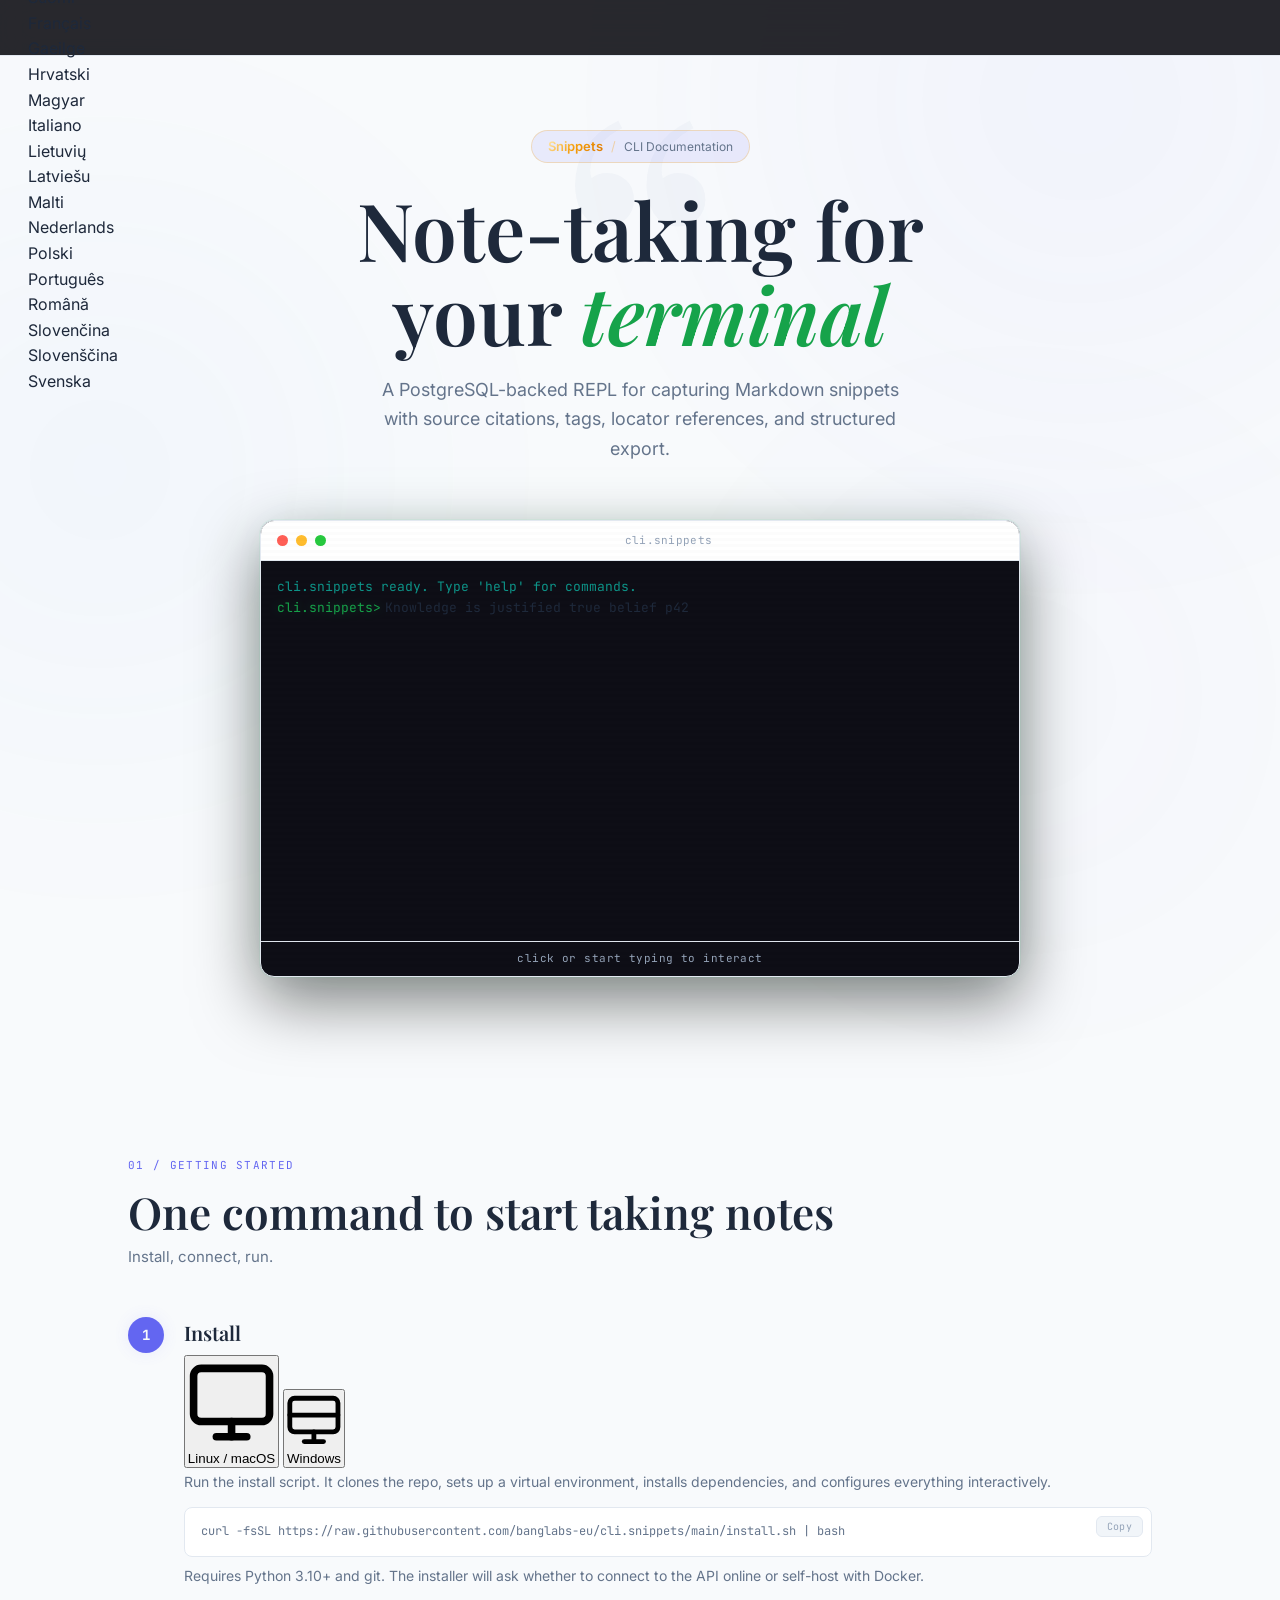
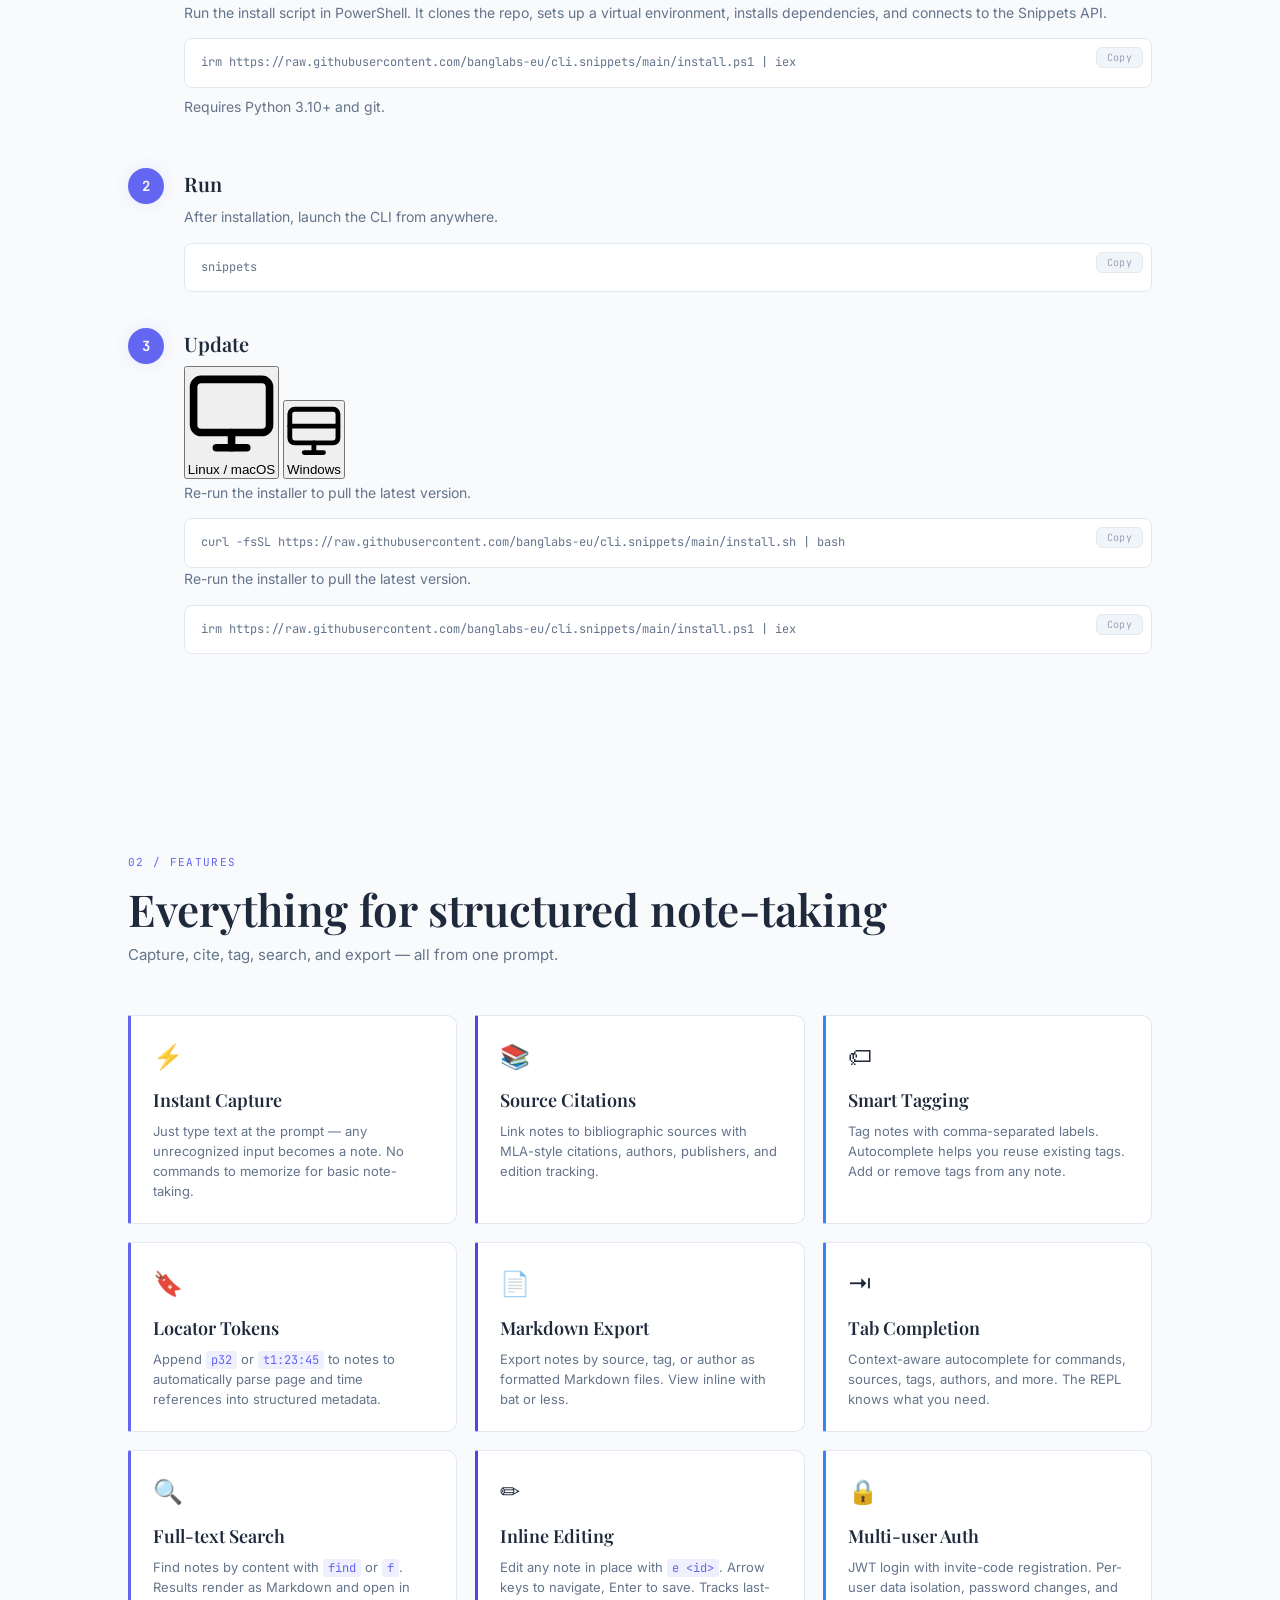
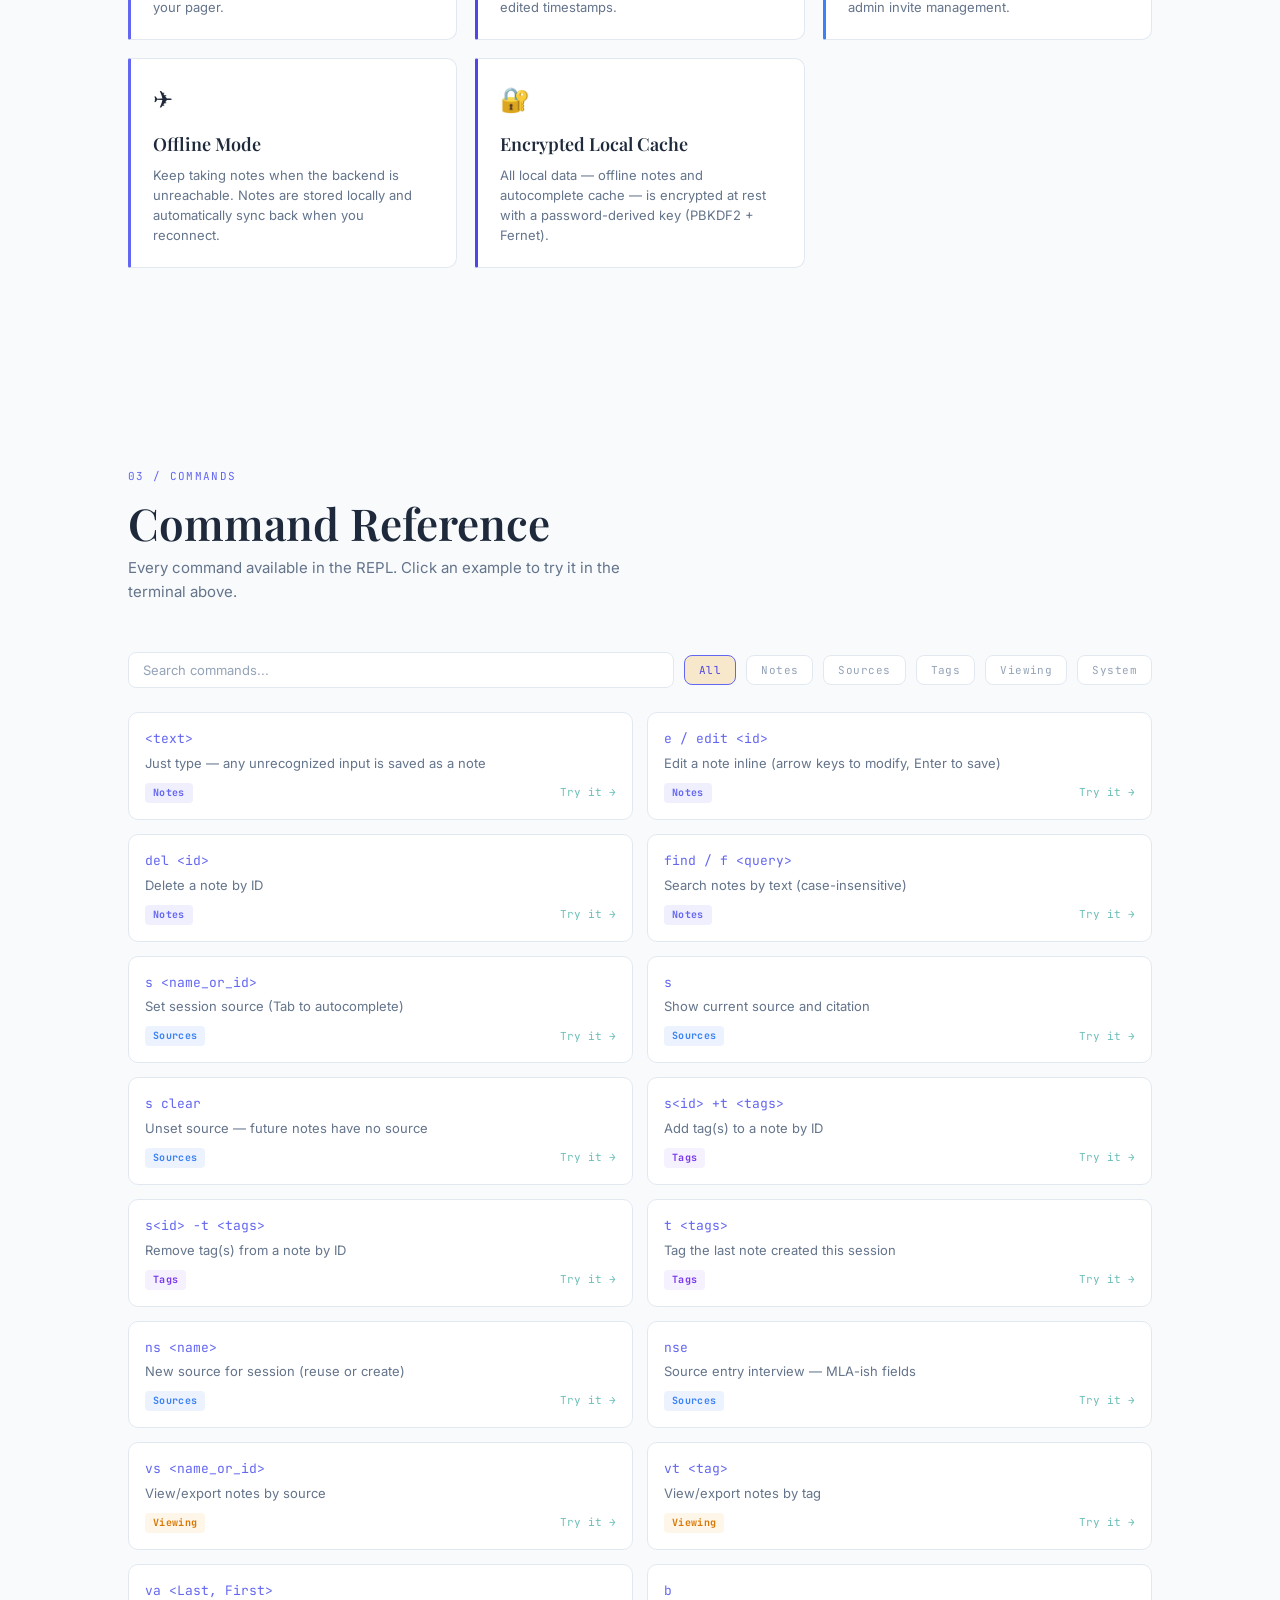
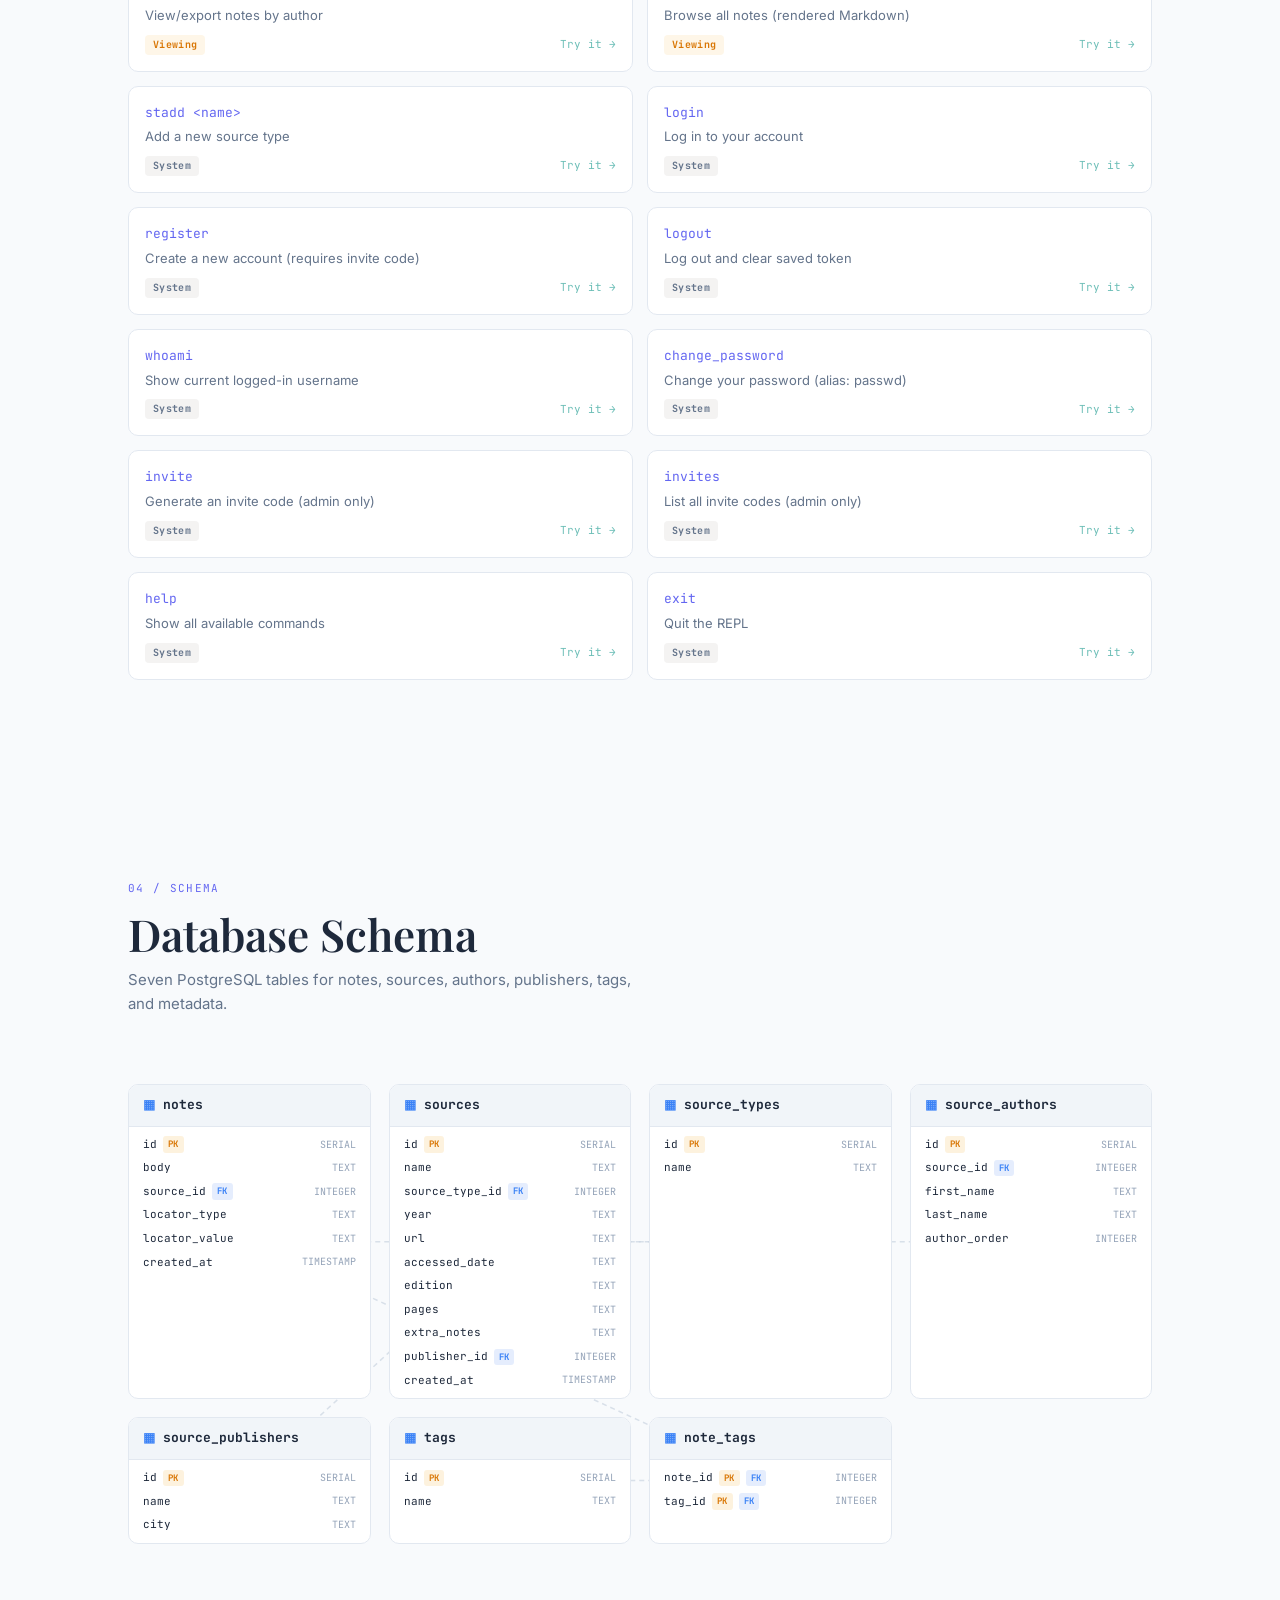
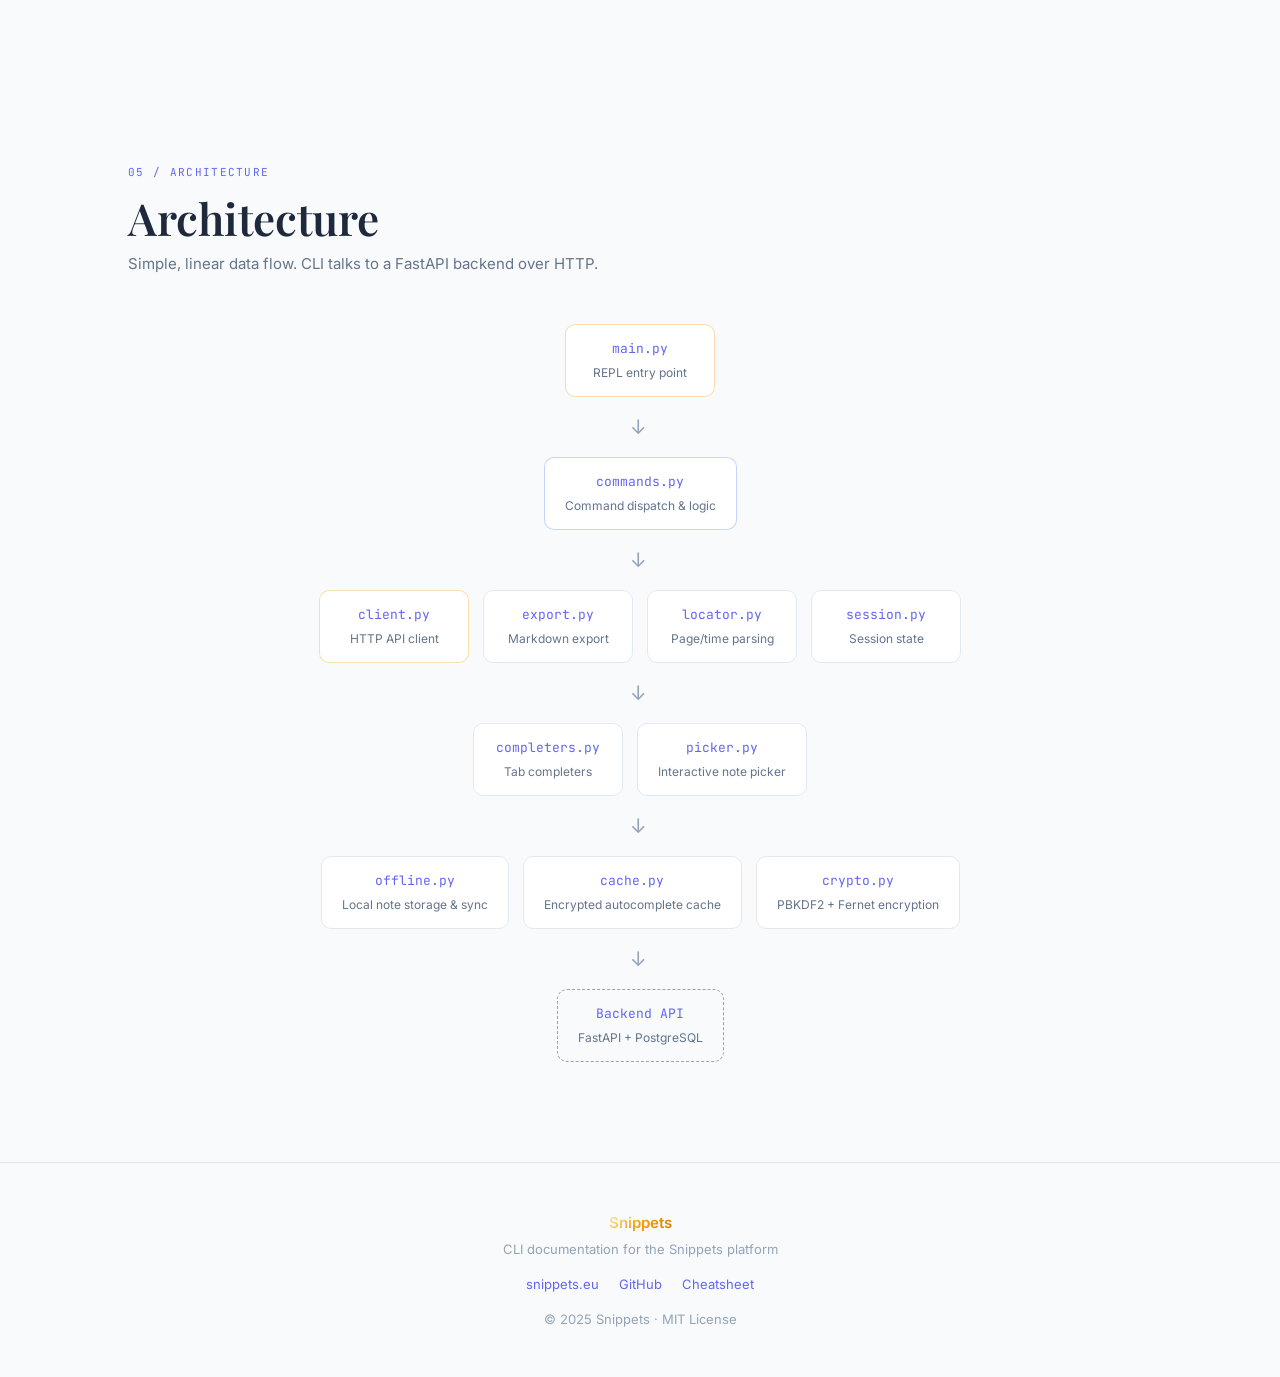
==== commit 0d3b4898: "Align design consistency: font-smoothing, setup section reorder - Add font-smoothing to body for con" ====
--- a/docs/index.html
+++ b/docs/index.html
@@ -6,9 +6,19 @@
 <title>cli.snippets — Note-taking for your terminal</title>
 <link rel="preconnect" href="https://fonts.googleapis.com">
 <link rel="preconnect" href="https://fonts.gstatic.com" crossorigin>
-<link rel="icon" href="data:image/svg+xml,<svg xmlns='http://www.w3.org/2000/svg' viewBox='0 0 32 32'><rect width='32' height='32' rx='6' fill='%23f59e0b'/><text x='16' y='23' text-anchor='middle' font-family='monospace' font-size='16' font-weight='bold' fill='%230a0e17'>{S}</text></svg>">
+<link rel="icon" href="data:image/svg+xml,<svg xmlns='http://www.w3.org/2000/svg' viewBox='0 0 32 32'><rect width='32' height='32' rx='6' fill='%236366f1'/><text x='16' y='23' text-anchor='middle' font-family='monospace' font-size='16' font-weight='bold' fill='%23ffffff'>{S}</text></svg>">
 <link rel="stylesheet" href="shared.css">
 <link rel="stylesheet" href="index.css">
+<script>
+(function(){
+  var p=new URLSearchParams(location.search).get('theme');
+  if(p==='light'||p==='dark'){localStorage.setItem('snippets-theme',p);document.documentElement.setAttribute('data-theme',p);return}
+  var t=localStorage.getItem('snippets-theme');
+  if(t)document.documentElement.setAttribute('data-theme',t);
+  if(window.matchMedia('(prefers-color-scheme:light)').matches)
+    document.documentElement.classList.add('prefers-light');
+})();
+</script>
 </head>
 <body>
 
@@ -18,23 +28,40 @@
 <div class="bg-glow bg-glow-3"></div>
 
 <!-- Navigation -->
-<nav>
-  <div class="nav-brand">
-    <a href="#hero" class="nav-logo">
+<nav class="nav" id="nav">
+  <div class="nav-inner">
+    <a href="https://snippets.eu" class="nav-logo">
       <span class="logo-mark">{S}</span>
       <span class="logo-text">cli.snippets</span>
     </a>
+    <div class="nav-links" id="nav-links">
+      <a href="#hero">Try It</a>
+      <a href="#setup">Setup</a>
+      <a href="#features">Features</a>
+      <a href="#commands">Commands</a>
+      <a href="#schema">Schema</a>
+      <a href="#architecture">Architecture</a>
+      <a href="cheatsheet.html" target="_blank">Cheatsheet</a>
+    </div>
+    <div class="nav-actions">
+      <button class="theme-toggle" id="theme-toggle" aria-label="Toggle theme">
+        <svg class="icon-auto" width="18" height="18" viewBox="0 0 24 24" fill="none" stroke="currentColor" stroke-width="2" stroke-linecap="round" stroke-linejoin="round"><circle cx="12" cy="12" r="4"/><path d="M12 2v2"/><path d="M12 20v2"/><path d="M4.93 4.93l1.41 1.41"/><path d="M17.66 17.66l1.41 1.41"/><path d="M2 12h2"/><path d="M20 12h2"/><path d="M4.93 19.07l1.41-1.41"/><path d="M17.66 6.34l1.41-1.41"/></svg>
+        <svg class="icon-sun" width="18" height="18" viewBox="0 0 24 24" fill="none" stroke="currentColor" stroke-width="2" stroke-linecap="round" stroke-linejoin="round"><circle cx="12" cy="12" r="5"/><path d="M12 1v2"/><path d="M12 21v2"/><path d="M4.22 4.22l1.42 1.42"/><path d="M18.36 18.36l1.42 1.42"/><path d="M1 12h2"/><path d="M21 12h2"/><path d="M4.22 19.78l1.42-1.42"/><path d="M18.36 5.64l1.42-1.42"/></svg>
+        <svg class="icon-moon" width="18" height="18" viewBox="0 0 24 24" fill="none" stroke="currentColor" stroke-width="2" stroke-linecap="round" stroke-linejoin="round"><path d="M21 12.79A9 9 0 1 1 11.21 3 7 7 0 0 0 21 12.79z"/></svg>
+      </button>
+      <div class="lang-switcher" id="lang-switcher">
+        <button class="lang-btn" id="lang-btn" aria-label="Select language">
+          <svg width="18" height="18" viewBox="0 0 24 24" fill="none" stroke="currentColor" stroke-width="2" stroke-linecap="round" stroke-linejoin="round"><circle cx="12" cy="12" r="10"/><path d="M2 12h20"/><path d="M12 2a15.3 15.3 0 0 1 4 10 15.3 15.3 0 0 1-4 10 15.3 15.3 0 0 1-4-10 15.3 15.3 0 0 1 4-10z"/></svg>
+          <span id="current-lang">EN</span>
+          <svg class="chevron" width="14" height="14" viewBox="0 0 24 24" fill="none" stroke="currentColor" stroke-width="2"><path d="M6 9l6 6 6-6"/></svg>
+        </button>
+        <div class="lang-dropdown" id="lang-dropdown"></div>
+      </div>
+      <button class="hamburger" id="hamburger" aria-label="Menu">
+        <span></span><span></span><span></span>
+      </button>
+    </div>
   </div>
-  <button class="hamburger" aria-label="Menu">&#9776;</button>
-  <ul class="nav-links">
-    <li><a href="#hero">Try It</a></li>
-    <li><a href="#features">Features</a></li>
-    <li><a href="#commands">Commands</a></li>
-    <li><a href="#schema">Schema</a></li>
-    <li><a href="#architecture">Architecture</a></li>
-    <li><a href="#setup">Setup</a></li>
-    <li><a href="cheatsheet.html" class="cheatsheet-link" target="_blank">Cheatsheet</a></li>
-  </ul>
 </nav>
 
 <!-- Hero + Terminal -->
@@ -64,9 +91,95 @@
   </div>
 </section>
 
+<!-- Setup -->
+<section id="setup">
+  <span class="section-label fade-in">01 / Getting Started</span>
+  <h2 class="section-title fade-in">One command to start taking notes</h2>
+  <p class="section-subtitle fade-in">Install, connect, run.</p>
+  <div class="setup-steps fade-in">
+
+    <div class="setup-step">
+      <div class="step-number">1</div>
+      <div class="step-content">
+        <h3>Install</h3>
+        <div class="platform-toggle" id="install-platform-toggle">
+          <button class="platform-btn active" data-platform="linux">
+            <svg viewBox="0 0 24 24" fill="none" stroke="currentColor" stroke-width="2" stroke-linecap="round" stroke-linejoin="round"><rect x="2" y="3" width="20" height="14" rx="2"/><path d="M8 21h8"/><path d="M12 17v4"/></svg>
+            Linux / macOS
+          </button>
+          <button class="platform-btn" data-platform="windows">
+            <svg viewBox="0 0 24 24" fill="none" stroke="currentColor" stroke-width="2" stroke-linecap="round" stroke-linejoin="round"><rect x="2" y="3" width="20" height="14" rx="2"/><path d="M8 21h8"/><path d="M12 17v4"/><path d="M2 10h20"/></svg>
+            Windows
+          </button>
+        </div>
+        <div class="platform-panel active" data-platform="linux">
+          <p>Run the install script. It clones the repo, sets up a virtual environment, installs dependencies, and configures everything interactively.</p>
+          <div class="code-block">
+            <button class="copy-btn" data-copy="install-linux">Copy</button>
+            <pre id="install-linux">curl -fsSL https://raw.githubusercontent.com/banglabs-eu/cli.snippets/main/install.sh | bash</pre>
+          </div>
+          <p class="setup-note">Requires Python 3.10+ and git. The installer will ask whether to connect to the API online or self-host with Docker.</p>
+        </div>
+        <div class="platform-panel" data-platform="windows">
+          <p>Run the install script in PowerShell. It clones the repo, sets up a virtual environment, installs dependencies, and connects to the Snippets API.</p>
+          <div class="code-block">
+            <button class="copy-btn" data-copy="install-windows">Copy</button>
+            <pre id="install-windows">irm https://raw.githubusercontent.com/banglabs-eu/cli.snippets/main/install.ps1 | iex</pre>
+          </div>
+          <p class="setup-note">Requires Python 3.10+ and git.</p>
+        </div>
+      </div>
+    </div>
+
+    <div class="setup-step">
+      <div class="step-number">2</div>
+      <div class="step-content">
+        <h3>Run</h3>
+        <p>After installation, launch the CLI from anywhere.</p>
+        <div class="code-block">
+          <button class="copy-btn" data-copy="run-cmd">Copy</button>
+          <pre id="run-cmd">snippets</pre>
+        </div>
+      </div>
+    </div>
+
+    <div class="setup-step">
+      <div class="step-number">3</div>
+      <div class="step-content">
+        <h3>Update</h3>
+        <div class="platform-toggle" id="update-platform-toggle">
+          <button class="platform-btn active" data-platform="linux">
+            <svg viewBox="0 0 24 24" fill="none" stroke="currentColor" stroke-width="2" stroke-linecap="round" stroke-linejoin="round"><rect x="2" y="3" width="20" height="14" rx="2"/><path d="M8 21h8"/><path d="M12 17v4"/></svg>
+            Linux / macOS
+          </button>
+          <button class="platform-btn" data-platform="windows">
+            <svg viewBox="0 0 24 24" fill="none" stroke="currentColor" stroke-width="2" stroke-linecap="round" stroke-linejoin="round"><rect x="2" y="3" width="20" height="14" rx="2"/><path d="M8 21h8"/><path d="M12 17v4"/><path d="M2 10h20"/></svg>
+            Windows
+          </button>
+        </div>
+        <div class="platform-panel active" data-platform="linux">
+          <p>Re-run the installer to pull the latest version.</p>
+          <div class="code-block">
+            <button class="copy-btn" data-copy="update-linux">Copy</button>
+            <pre id="update-linux">curl -fsSL https://raw.githubusercontent.com/banglabs-eu/cli.snippets/main/install.sh | bash</pre>
+          </div>
+        </div>
+        <div class="platform-panel" data-platform="windows">
+          <p>Re-run the installer to pull the latest version.</p>
+          <div class="code-block">
+            <button class="copy-btn" data-copy="update-windows">Copy</button>
+            <pre id="update-windows">irm https://raw.githubusercontent.com/banglabs-eu/cli.snippets/main/install.ps1 | iex</pre>
+          </div>
+        </div>
+      </div>
+    </div>
+
+  </div>
+</section>
+
 <!-- Features -->
 <section id="features">
-  <span class="section-label fade-in">01 / Features</span>
+  <span class="section-label fade-in">02 / Features</span>
   <h2 class="section-title fade-in">Everything for structured note-taking</h2>
   <p class="section-subtitle fade-in">Capture, cite, tag, search, and export &mdash; all from one prompt.</p>
   <div class="features-grid stagger">
@@ -115,12 +228,22 @@
       <h3>Multi-user Auth</h3>
       <p>JWT login with invite-code registration. Per-user data isolation, password changes, and admin invite management.</p>
     </div>
+    <div class="card feature-card fade-in">
+      <span class="feature-icon">&#9992;</span>
+      <h3>Offline Mode</h3>
+      <p>Keep taking notes when the backend is unreachable. Notes are stored locally and automatically sync back when you reconnect.</p>
+    </div>
+    <div class="card feature-card fade-in">
+      <span class="feature-icon">&#128272;</span>
+      <h3>Encrypted Local Cache</h3>
+      <p>All local data &mdash; offline notes and autocomplete cache &mdash; is encrypted at rest with a password-derived key (PBKDF2 + Fernet).</p>
+    </div>
   </div>
 </section>
 
 <!-- Commands -->
 <section id="commands">
-  <span class="section-label fade-in">02 / Commands</span>
+  <span class="section-label fade-in">03 / Commands</span>
   <h2 class="section-title fade-in">Command Reference</h2>
   <p class="section-subtitle fade-in">Every command available in the REPL. Click an example to try it in the terminal above.</p>
 
@@ -139,7 +262,7 @@
 
 <!-- Schema -->
 <section id="schema">
-  <span class="section-label fade-in">03 / Schema</span>
+  <span class="section-label fade-in">04 / Schema</span>
   <h2 class="section-title fade-in">Database Schema</h2>
   <p class="section-subtitle fade-in">Seven PostgreSQL tables for notes, sources, authors, publishers, tags, and metadata.</p>
   <div class="schema-container fade-in" id="schema-container">
@@ -150,7 +273,7 @@
 
 <!-- Architecture -->
 <section id="architecture">
-  <span class="section-label fade-in">04 / Architecture</span>
+  <span class="section-label fade-in">05 / Architecture</span>
   <h2 class="section-title fade-in">Architecture</h2>
   <p class="section-subtitle fade-in">Simple, linear data flow. CLI talks to a FastAPI backend over HTTP.</p>
   <div class="arch-flow fade-in">
@@ -199,58 +322,26 @@
     </div>
     <div class="arch-arrow">&darr;</div>
     <div class="arch-row">
+      <div class="card arch-card">
+        <div class="filename">offline.py</div>
+        <div class="filedesc">Local note storage &amp; sync</div>
+      </div>
+      <div class="card arch-card">
+        <div class="filename">cache.py</div>
+        <div class="filedesc">Encrypted autocomplete cache</div>
+      </div>
+      <div class="card arch-card">
+        <div class="filename">crypto.py</div>
+        <div class="filedesc">PBKDF2 + Fernet encryption</div>
+      </div>
+    </div>
+    <div class="arch-arrow">&darr;</div>
+    <div class="arch-row">
       <div class="card arch-card external">
         <div class="filename">Backend API</div>
         <div class="filedesc">FastAPI + PostgreSQL</div>
       </div>
     </div>
-  </div>
-</section>
-
-<!-- Setup -->
-<section id="setup">
-  <span class="section-label fade-in">05 / Getting Started</span>
-  <h2 class="section-title fade-in">One command to start taking notes</h2>
-  <p class="section-subtitle fade-in">Install, connect, run.</p>
-  <div class="setup-steps fade-in">
-
-    <div class="setup-step">
-      <div class="step-number">1</div>
-      <div class="step-content">
-        <h3>Install</h3>
-        <p>Run the install script. It clones the repo, sets up a virtual environment, installs dependencies, and configures everything interactively.</p>
-        <div class="code-block">
-          <button class="copy-btn" data-copy="clone-install">Copy</button>
-          <pre id="clone-install">curl -fsSL https://raw.githubusercontent.com/banglabs-eu/cli.snippets/main/install.sh | bash</pre>
-        </div>
-        <p class="setup-note">Requires Python 3.10+ and git. The installer will ask whether to connect to an existing backend or self-host with Docker.</p>
-      </div>
-    </div>
-
-    <div class="setup-step">
-      <div class="step-number">2</div>
-      <div class="step-content">
-        <h3>Run</h3>
-        <p>After installation, launch the CLI from anywhere.</p>
-        <div class="code-block">
-          <button class="copy-btn" data-copy="run-cmd">Copy</button>
-          <pre id="run-cmd">snippets</pre>
-        </div>
-      </div>
-    </div>
-
-    <div class="setup-step">
-      <div class="step-number">3</div>
-      <div class="step-content">
-        <h3>Update</h3>
-        <p>Re-run the installer to pull the latest version.</p>
-        <div class="code-block">
-          <button class="copy-btn" data-copy="env-config">Copy</button>
-          <pre id="env-config">curl -fsSL https://raw.githubusercontent.com/banglabs-eu/cli.snippets/main/install.sh | bash</pre>
-        </div>
-      </div>
-    </div>
-
   </div>
 </section>
 
@@ -1187,14 +1278,183 @@
 });
 
 /* ═══════════════════════════════════════════
+   PLATFORM TOGGLES
+   ═══════════════════════════════════════════ */
+document.querySelectorAll('.platform-toggle').forEach(function (toggle) {
+  var step = toggle.parentElement;
+  toggle.querySelectorAll('.platform-btn').forEach(function (btn) {
+    btn.addEventListener('click', function () {
+      var platform = btn.dataset.platform;
+      toggle.querySelectorAll('.platform-btn').forEach(function (b) {
+        b.classList.toggle('active', b.dataset.platform === platform);
+      });
+      step.querySelectorAll('.platform-panel').forEach(function (p) {
+        p.classList.toggle('active', p.dataset.platform === platform);
+      });
+    });
+  });
+});
+
+/* ═══════════════════════════════════════════
+   THEME TOGGLE
+   ═══════════════════════════════════════════ */
+var themeToggle = document.getElementById('theme-toggle');
+var storedTheme = localStorage.getItem('snippets-theme');
+if (storedTheme) {
+  document.documentElement.setAttribute('data-theme', storedTheme);
+}
+
+var prefersLight = window.matchMedia('(prefers-color-scheme: light)');
+function syncOsTheme(e) {
+  document.documentElement.classList.toggle('prefers-light', e.matches);
+}
+syncOsTheme(prefersLight);
+prefersLight.addEventListener('change', syncOsTheme);
+
+themeToggle.addEventListener('click', function () {
+  var current = document.documentElement.getAttribute('data-theme');
+  var next;
+  if (!current) {
+    next = 'light';
+  } else if (current === 'light') {
+    next = 'dark';
+  } else {
+    next = null;
+  }
+  if (next) {
+    document.documentElement.setAttribute('data-theme', next);
+    localStorage.setItem('snippets-theme', next);
+  } else {
+    document.documentElement.removeAttribute('data-theme');
+    localStorage.removeItem('snippets-theme');
+  }
+});
+
+/* ═══════════════════════════════════════════
+   CROSS-PROJECT THEME CARRY-OVER
+   ═══════════════════════════════════════════ */
+var SIBLING_DOMAINS = ['snippets.eu','cli.snippets.eu','web.snippets.eu','glyphclock.bang-labs.eu'];
+document.addEventListener('click', function (e) {
+  var a = e.target.closest('a[href]');
+  if (!a) return;
+  try {
+    var url = new URL(a.href);
+    if (url.hostname === location.hostname) return;
+    if (SIBLING_DOMAINS.indexOf(url.hostname) === -1) return;
+    var theme = document.documentElement.getAttribute('data-theme');
+    if (!theme) theme = document.documentElement.classList.contains('prefers-light') ? 'light' : 'dark';
+    url.searchParams.set('theme', theme);
+    a.href = url.toString();
+  } catch (err) {}
+});
+
+/* ═══════════════════════════════════════════
+   LANGUAGE SWITCHER
+   ═══════════════════════════════════════════ */
+var LANGUAGES = [
+  { code: 'en', name: 'English' },
+  { code: 'bg', name: 'Български' },
+  { code: 'cs', name: 'Čeština' },
+  { code: 'da', name: 'Dansk' },
+  { code: 'de', name: 'Deutsch' },
+  { code: 'el', name: 'Ελληνικά' },
+  { code: 'es', name: 'Español' },
+  { code: 'et', name: 'Eesti' },
+  { code: 'fi', name: 'Suomi' },
+  { code: 'fr', name: 'Français' },
+  { code: 'ga', name: 'Gaeilge' },
+  { code: 'hr', name: 'Hrvatski' },
+  { code: 'hu', name: 'Magyar' },
+  { code: 'it', name: 'Italiano' },
+  { code: 'lt', name: 'Lietuvių' },
+  { code: 'lv', name: 'Latviešu' },
+  { code: 'mt', name: 'Malti' },
+  { code: 'nl', name: 'Nederlands' },
+  { code: 'pl', name: 'Polski' },
+  { code: 'pt', name: 'Português' },
+  { code: 'ro', name: 'Română' },
+  { code: 'sk', name: 'Slovenčina' },
+  { code: 'sl', name: 'Slovenščina' },
+  { code: 'sv', name: 'Svenska' },
+];
+
+var langDropdown = document.getElementById('lang-dropdown');
+var langBtn = document.getElementById('lang-btn');
+var langSwitcher = document.getElementById('lang-switcher');
+var currentLangEl = document.getElementById('current-lang');
+
+LANGUAGES.forEach(function (l) {
+  var opt = document.createElement('div');
+  opt.className = 'lang-option';
+  opt.dataset.lang = l.code;
+  opt.textContent = l.name;
+  opt.addEventListener('click', function () {
+    setLanguage(l.code);
+    langSwitcher.classList.remove('open');
+  });
+  langDropdown.appendChild(opt);
+});
+
+langBtn.addEventListener('click', function (e) {
+  e.stopPropagation();
+  langSwitcher.classList.toggle('open');
+});
+
+document.addEventListener('click', function () {
+  langSwitcher.classList.remove('open');
+});
+
+function setLanguage(lang) {
+  var valid = LANGUAGES.some(function (l) { return l.code === lang; });
+  if (!valid) lang = 'en';
+  document.documentElement.lang = lang;
+  currentLangEl.textContent = lang.toUpperCase();
+  localStorage.setItem('snippets-lang', lang);
+  langDropdown.querySelectorAll('.lang-option').forEach(function (opt) {
+    opt.classList.toggle('active', opt.dataset.lang === lang);
+  });
+}
+
+function detectLanguage() {
+  var stored = localStorage.getItem('snippets-lang');
+  if (stored && LANGUAGES.some(function (l) { return l.code === stored; })) return stored;
+  var browser = (navigator.language || 'en').split('-')[0].toLowerCase();
+  if (LANGUAGES.some(function (l) { return l.code === browser; })) return browser;
+  return 'en';
+}
+
+setLanguage(detectLanguage());
+
+/* ═══════════════════════════════════════════
+   NAV SCROLL EFFECT
+   ═══════════════════════════════════════════ */
+var navEl = document.getElementById('nav');
+window.addEventListener('scroll', function () {
+  var scrollY = window.pageYOffset || document.documentElement.scrollTop;
+  if (scrollY > 50) {
+    navEl.classList.add('scrolled');
+  } else {
+    navEl.classList.remove('scrolled');
+  }
+}, { passive: true });
+
+/* ═══════════════════════════════════════════
    HAMBURGER MENU
    ═══════════════════════════════════════════ */
-document.querySelector('.hamburger').addEventListener('click', () => {
-  document.querySelector('.nav-links').classList.toggle('open');
+var hamburger = document.getElementById('hamburger');
+var navLinksEl = document.getElementById('nav-links');
+
+hamburger.addEventListener('click', function () {
+  hamburger.classList.toggle('active');
+  navLinksEl.classList.toggle('open');
+  document.body.style.overflow = navLinksEl.classList.contains('open') ? 'hidden' : '';
 });
-document.querySelectorAll('.nav-links a').forEach(a => {
-  a.addEventListener('click', () => {
-    document.querySelector('.nav-links').classList.remove('open');
+
+navLinksEl.querySelectorAll('a').forEach(function (link) {
+  link.addEventListener('click', function () {
+    hamburger.classList.remove('active');
+    navLinksEl.classList.remove('open');
+    document.body.style.overflow = '';
   });
 });
 
@@ -1210,17 +1470,17 @@
 document.querySelectorAll('.fade-in').forEach(el => fadeObserver.observe(el));
 
 const sections = document.querySelectorAll('section[id]');
-const navLinks = document.querySelectorAll('.nav-links a');
+const navLinksAll = document.querySelectorAll('.nav-links a');
 const navObserver = new IntersectionObserver((entries) => {
   entries.forEach(entry => {
     if (entry.isIntersecting) {
       const id = entry.target.id;
-      navLinks.forEach(link => {
+      navLinksAll.forEach(link => {
         link.classList.toggle('active', link.getAttribute('href') === '#' + id);
       });
     }
   });
-}, { threshold: 0.3, rootMargin: '-56px 0px 0px 0px' });
+}, { threshold: 0.3, rootMargin: '-66px 0px 0px 0px' });
 
 sections.forEach(s => navObserver.observe(s));
 
--- a/docs/shared.css
+++ b/docs/shared.css
@@ -13,9 +13,9 @@
   --text: #eaf0f6;
   --text-dim: #7a8ba0;
   --text-faint: #4a5568;
-  --accent: #f59e0b;
-  --accent-light: #fbbf24;
-  --accent-glow: rgba(245, 158, 11, 0.15);
+  --accent: #6366f1;
+  --accent-light: #818cf8;
+  --accent-glow: rgba(99, 102, 241, 0.15);
   --green: #22ee88;
   --green-dim: #1a9960;
   --green-glow: rgba(34, 238, 136, 0.10);
@@ -24,6 +24,9 @@
   --purple: #9977ee;
   --rose: #ee4466;
   --cyan: #44ccbb;
+  --nav-scrolled-bg: rgba(10, 14, 23, 0.85);
+  --nav-mobile-bg: rgba(10, 14, 23, 0.97);
+  --shadow-dropdown: rgba(0, 0, 0, 0.4);
   --font-display: 'Playfair Display', Georgia, 'Times New Roman', serif;
   --font-body: 'Inter', -apple-system, BlinkMacSystemFont, 'Segoe UI', sans-serif;
   --font-mono: 'JetBrains Mono', 'Fira Code', 'Cascadia Code', monospace;
@@ -42,6 +45,8 @@
   color: var(--text);
   line-height: 1.6;
   overflow-x: hidden;
+  -webkit-font-smoothing: antialiased;
+  -moz-osx-font-smoothing: grayscale;
 }
 
 /* ─── Scrollbar ─── */
@@ -51,3 +56,30 @@
 
 /* ─── Utilities ─── */
 .mono { font-family: var(--font-mono); }
+
+/* ─── Light mode ─── */
+[data-theme="light"],
+:root:not([data-theme="dark"]):is(.prefers-light) {
+  --bg: #f8fafc;
+  --bg-raised: #f1f5f9;
+  --bg-card: #ffffff;
+  --bg-card-hover: #f1f5f9;
+  --border: #e2e8f0;
+  --border-light: #cbd5e1;
+  --text: #1e293b;
+  --text-dim: #64748b;
+  --text-faint: #94a3b8;
+  --accent-light: #4f46e5;
+  --accent-glow: rgba(99, 102, 241, 0.1);
+  --green: #16a34a;
+  --green-dim: #15803d;
+  --green-glow: rgba(22, 163, 74, 0.12);
+  --amber: #d97706;
+  --blue: #3b82f6;
+  --purple: #7c3aed;
+  --rose: #e11d48;
+  --cyan: #0d9488;
+  --nav-scrolled-bg: rgba(248, 250, 252, 0.85);
+  --nav-mobile-bg: rgba(248, 250, 252, 0.97);
+  --shadow-dropdown: rgba(0, 0, 0, 0.1);
+}
